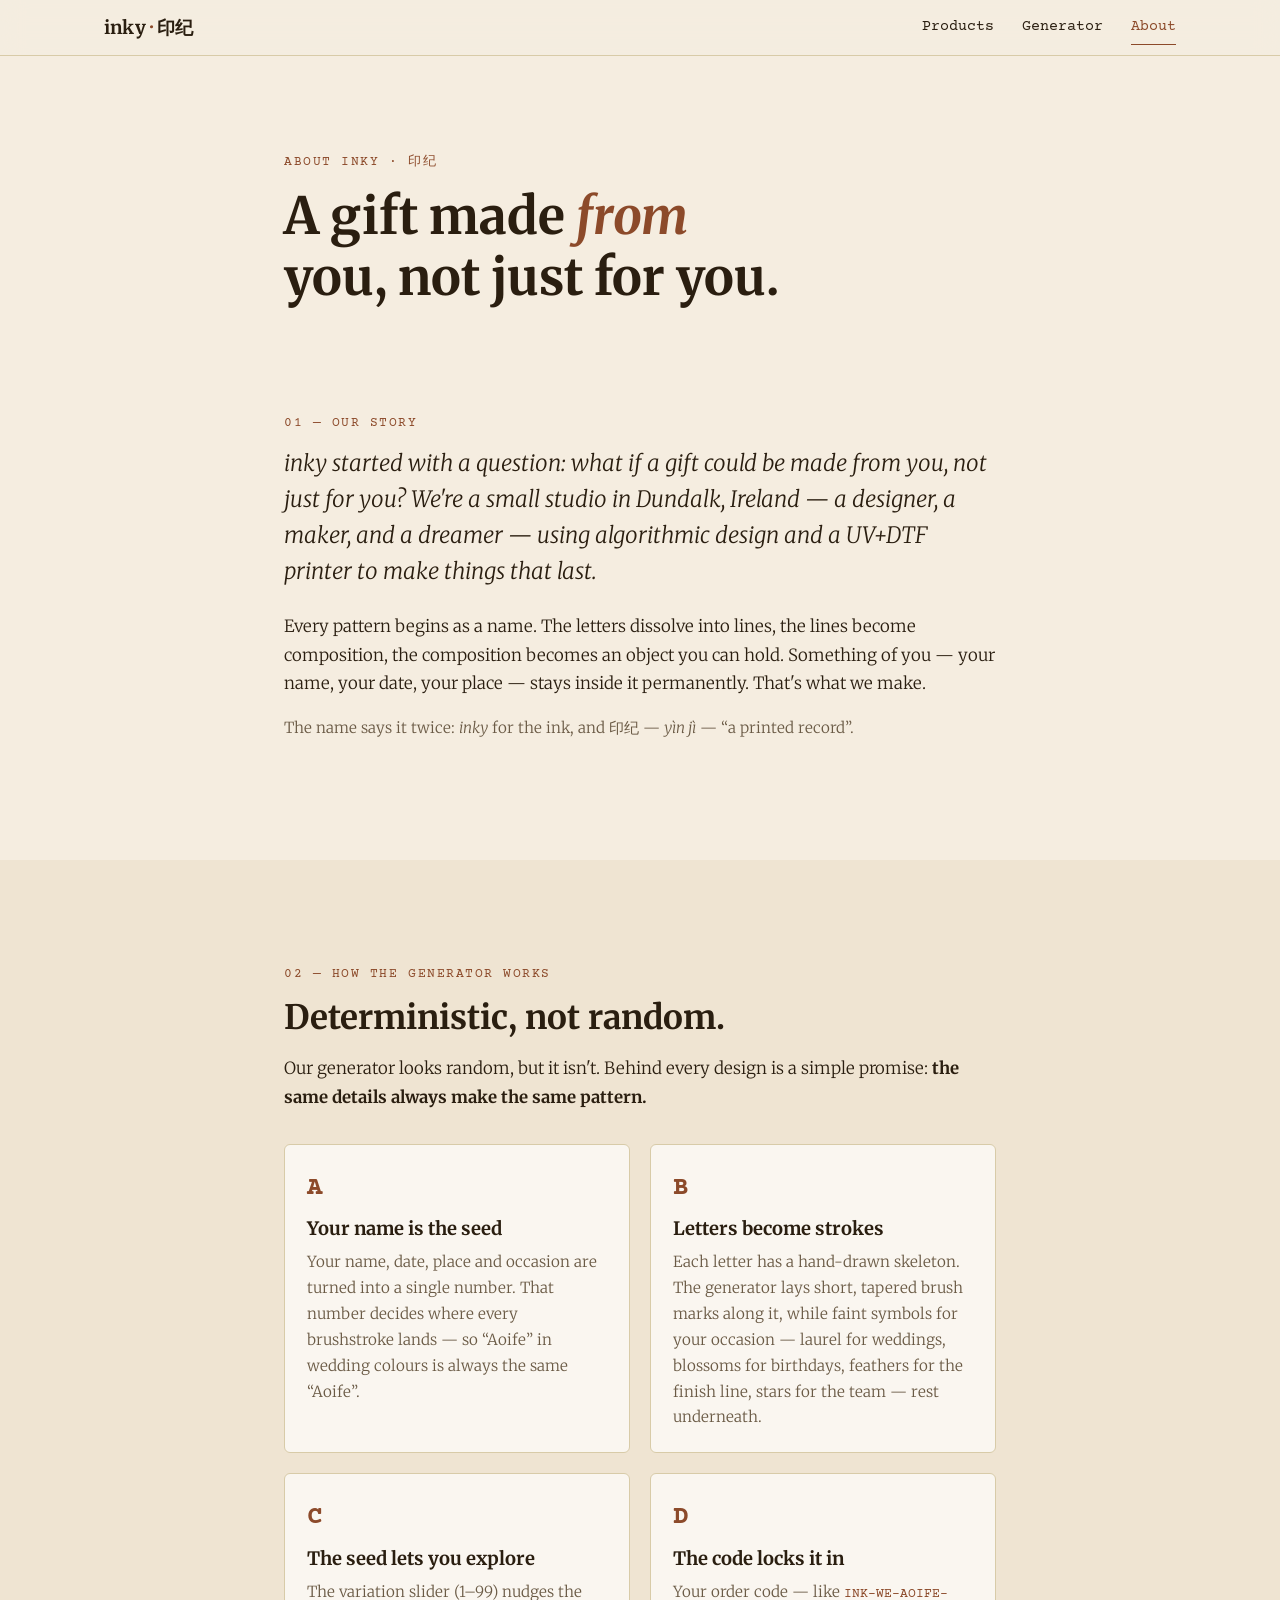
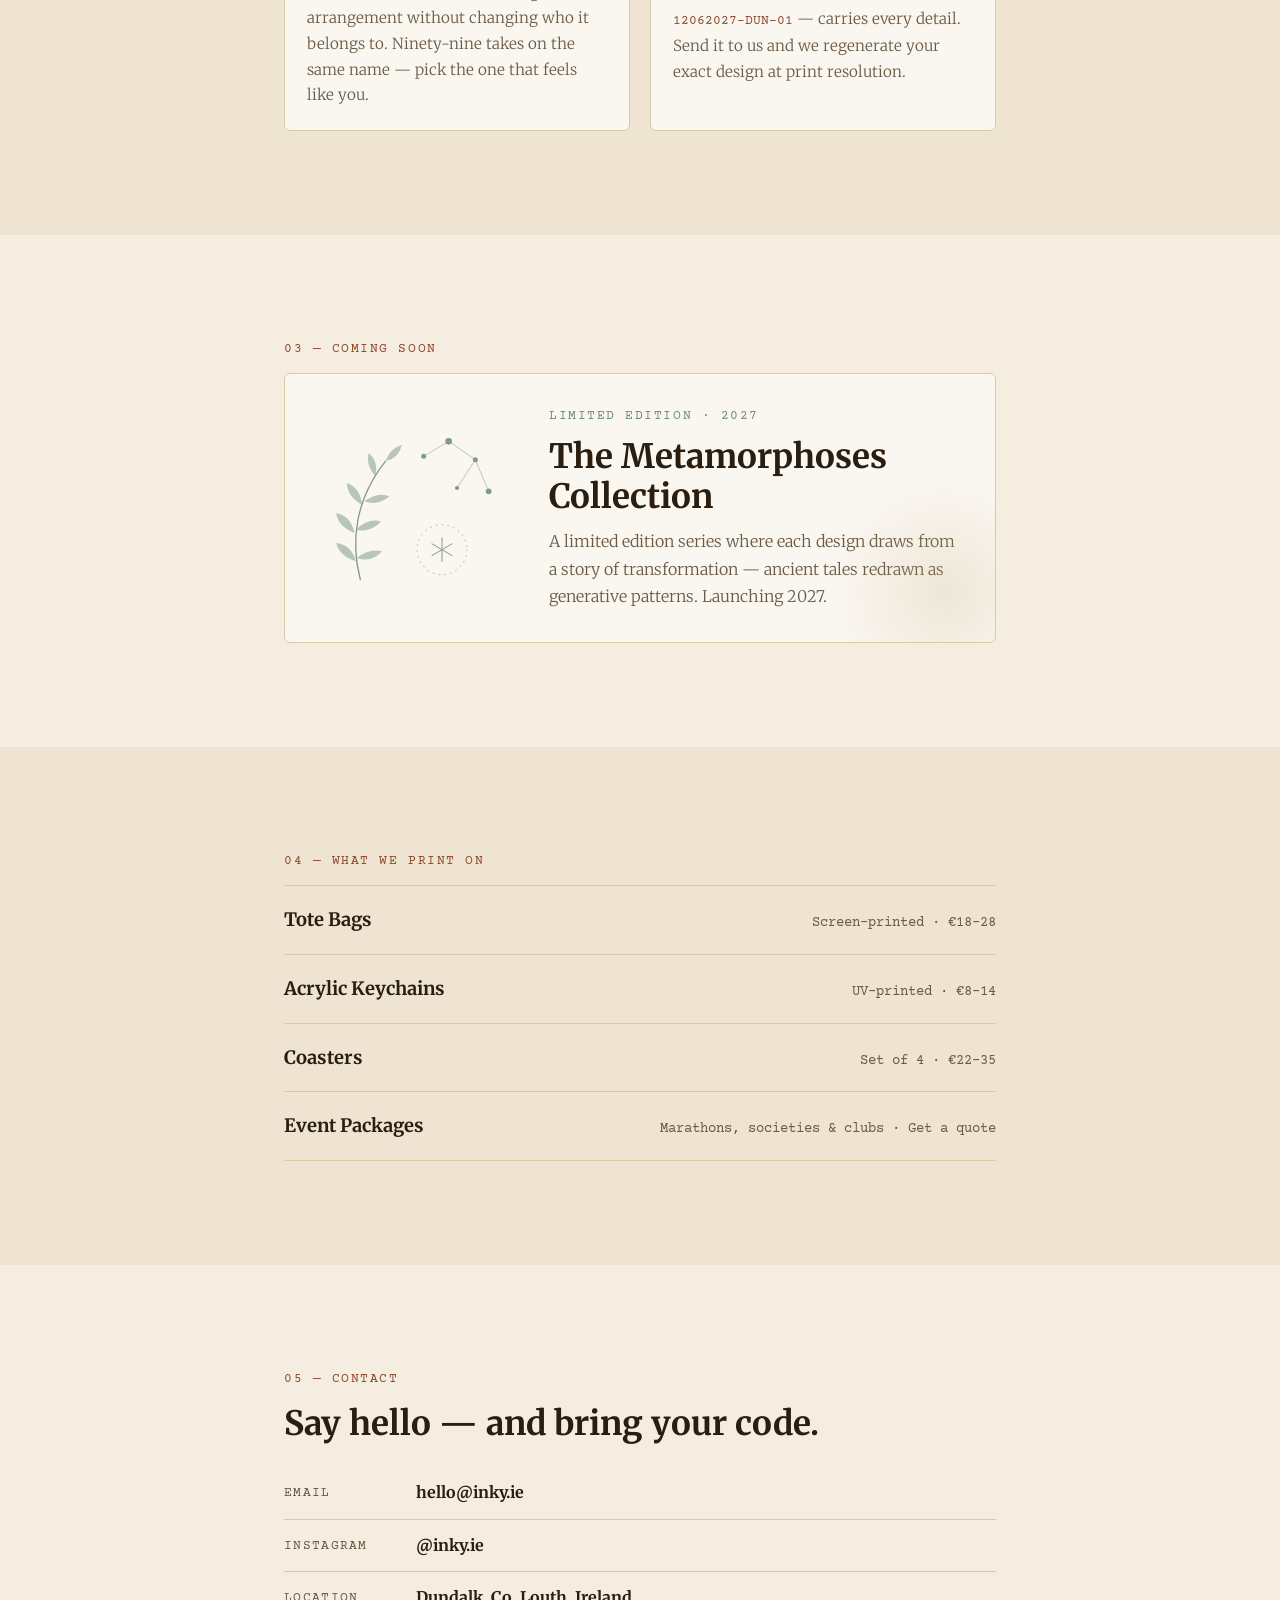
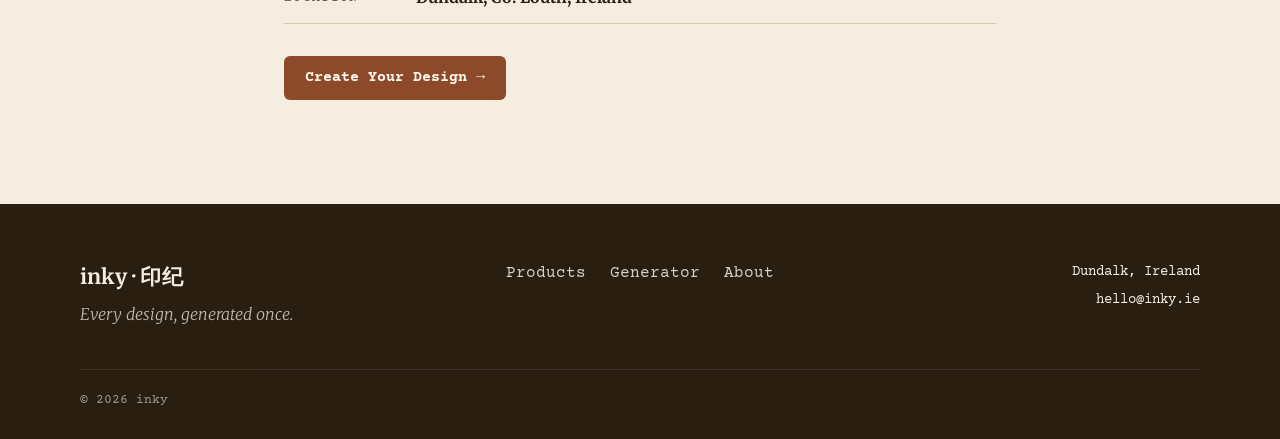
==== about.html @ bc85da31 "Add transformation motif system and updated brand copy Each occasion palette now carries symbolic mo" ====
<!DOCTYPE html>
<html lang="en">
<head>
  <meta charset="UTF-8">
  <meta name="viewport" content="width=device-width, initial-scale=1.0">
  <title>About — inky · 印纪</title>
  <meta name="description" content="The story behind inky, a small print studio in Dundalk making gifts from your name with algorithmic design.">
  <link rel="preconnect" href="https://fonts.googleapis.com">
  <link rel="preconnect" href="https://fonts.gstatic.com" crossorigin>
  <link href="https://fonts.googleapis.com/css2?family=Merriweather:ital,wght@0,300;0,700;1,300&family=Courier+Prime:ital,wght@0,400;0,700;1,400&display=swap" rel="stylesheet">
  <link rel="stylesheet" href="css/style.css">
</head>
<body class="page-about">

  <!-- ===== Navigation ===== -->
  <header class="nav">
    <div class="nav-inner">
      <a class="wordmark" href="index.html">inky <span class="wordmark-dot">·</span> 印纪</a>
      <button class="nav-toggle" aria-label="Open menu" aria-expanded="false" aria-controls="nav-links">
        <span></span><span></span><span></span>
      </button>
      <nav class="nav-links" id="nav-links">
        <a href="index.html#products">Products</a>
        <a href="generator.html">Generator</a>
        <a href="about.html" aria-current="page">About</a>
      </nav>
    </div>
  </header>

  <main>
    <section class="page-hero">
      <div class="section-inner narrow">
        <p class="eyebrow">About inky · 印纪</p>
        <h1>A gift made <em>from</em> you, not just for you.</h1>
      </div>
    </section>

    <!-- ===== Our Story ===== -->
    <section class="section">
      <div class="section-inner narrow">
        <div class="about-block reveal">
          <p class="block-label">01 — Our Story</p>
          <p class="story-text">inky started with a question: what if a gift could be made from you, not just for you? We're a small studio in Dundalk, Ireland — a designer, a maker, and a dreamer — using algorithmic design and a UV+DTF printer to make things that last.</p>
          <p>Every pattern begins as a name. The letters dissolve into lines, the lines become composition, the composition becomes an object you can hold. Something of you — your name, your date, your place — stays inside it permanently. That's what we make.</p>
          <p class="aside-note">The name says it twice: <em>inky</em> for the ink, and <span lang="zh">印纪</span> — <em>yìn jì</em> — “a printed record”.</p>
        </div>
      </div>
    </section>

    <!-- ===== How the Generator Works ===== -->
    <section class="section section--alt">
      <div class="section-inner narrow">
        <div class="about-block reveal">
          <p class="block-label">02 — How the Generator Works</p>
          <h2>Deterministic, not random.</h2>
          <p>Our generator looks random, but it isn't. Behind every design is a simple promise: <strong>the same details always make the same pattern.</strong></p>
        </div>

        <div class="explain-grid">
          <div class="explain-card reveal">
            <span class="step-number">A</span>
            <h3>Your name is the seed</h3>
            <p>Your name, date, place and occasion are turned into a single number. That number decides where every brushstroke lands — so “Aoife” in wedding colours is always the same “Aoife”.</p>
          </div>
          <div class="explain-card reveal">
            <span class="step-number">B</span>
            <h3>Letters become strokes</h3>
            <p>Each letter has a hand-drawn skeleton. The generator lays short, tapered brush marks along it, while faint symbols for your occasion — laurel for weddings, blossoms for birthdays, feathers for the finish line, stars for the team — rest underneath.</p>
          </div>
          <div class="explain-card reveal">
            <span class="step-number">C</span>
            <h3>The seed lets you explore</h3>
            <p>The variation slider (1–99) nudges the arrangement without changing who it belongs to. Ninety-nine takes on the same name — pick the one that feels like you.</p>
          </div>
          <div class="explain-card reveal">
            <span class="step-number">D</span>
            <h3>The code locks it in</h3>
            <p>Your order code — like <code>INK-WE-AOIFE-12062027-DUN-01</code> — carries every detail. Send it to us and we regenerate your exact design at print resolution.</p>
          </div>
        </div>
      </div>
    </section>

    <!-- ===== Coming Soon: Metamorphoses ===== -->
    <section class="section">
      <div class="section-inner narrow">
        <p class="block-label reveal">03 — Coming Soon</p>
        <article class="teaser-card reveal">
          <svg class="teaser-art" viewBox="0 0 240 240" aria-hidden="true">
            <!-- laurel sprig curving up the left -->
            <path d="M52 206 C 40 160, 46 110, 82 64" fill="none" stroke="currentColor" stroke-width="1.6" stroke-linecap="round"/>
            <g fill="currentColor" fill-opacity=".55">
              <path d="M47 184 q -20 -6 -24 -22 q 18 2 24 22 z"/>
              <path d="M48 180 q 14 -12 30 -8 q -12 14 -30 8 z"/>
              <path d="M45 150 q -20 -8 -22 -24 q 18 4 22 24 z"/>
              <path d="M47 146 q 14 -14 30 -10 q -12 14 -30 10 z"/>
              <path d="M54 116 q -18 -10 -18 -26 q 16 6 18 26 z"/>
              <path d="M57 112 q 16 -12 30 -6 q -14 12 -30 6 z"/>
              <path d="M70 82 q -12 -14 -8 -28 q 12 10 8 28 z"/>
              <path d="M82 64 q 6 -16 20 -20 q -4 16 -20 20 z"/>
            </g>
            <!-- constellation across the top right -->
            <g stroke="currentColor" stroke-width=".9" stroke-opacity=".7">
              <line x1="128" y1="58" x2="158" y2="40"/>
              <line x1="158" y1="40" x2="190" y2="62"/>
              <line x1="190" y1="62" x2="206" y2="100"/>
              <line x1="190" y1="62" x2="168" y2="96"/>
            </g>
            <g fill="currentColor">
              <circle cx="128" cy="58" r="3"/><circle cx="158" cy="40" r="4"/>
              <circle cx="190" cy="62" r="3"/><circle cx="206" cy="100" r="3.5"/>
              <circle cx="168" cy="96" r="2.5"/>
            </g>
            <!-- small asterisk star -->
            <g stroke="currentColor" stroke-width="1.2" stroke-linecap="round" transform="translate(150 170)">
              <line x1="0" y1="-14" x2="0" y2="14"/><line x1="-12" y1="-7" x2="12" y2="7"/><line x1="-12" y1="7" x2="12" y2="-7"/>
            </g>
            <circle cx="150" cy="170" r="30" fill="none" stroke="currentColor" stroke-width=".8" stroke-dasharray="2 5"/>
          </svg>
          <div class="teaser-body">
            <p class="teaser-tag">Limited edition · 2027</p>
            <h2>The Metamorphoses Collection</h2>
            <p>A limited edition series where each design draws from a story of transformation — ancient tales redrawn as generative patterns. Launching 2027.</p>
          </div>
        </article>
      </div>
    </section>

    <!-- ===== What We Print On ===== -->
    <section class="section section--alt">
      <div class="section-inner narrow">
        <div class="about-block reveal">
          <p class="block-label">04 — What We Print On</p>
          <ul class="print-list">
            <li><span>Tote Bags</span><span class="print-meta">Screen-printed · €18–28</span></li>
            <li><span>Acrylic Keychains</span><span class="print-meta">UV-printed · €8–14</span></li>
            <li><span>Coasters</span><span class="print-meta">Set of 4 · €22–35</span></li>
            <li><span>Event Packages</span><span class="print-meta">Marathons, societies &amp; clubs · Get a quote</span></li>
          </ul>
        </div>
      </div>
    </section>

    <!-- ===== Contact ===== -->
    <section class="section" id="contact">
      <div class="section-inner narrow">
        <div class="about-block reveal">
          <p class="block-label">05 — Contact</p>
          <h2>Say hello — and bring your code.</h2>
          <dl class="contact-list">
            <div><dt>Email</dt><dd>hello@inky.ie</dd></div>
            <div><dt>Instagram</dt><dd>@inky.ie</dd></div>
            <div><dt>Location</dt><dd>Dundalk, Co. Louth, Ireland</dd></div>
          </dl>
          <a class="btn btn-primary" href="generator.html">Create Your Design →</a>
        </div>
      </div>
    </section>
  </main>

  <!-- ===== Footer ===== -->
  <footer class="footer">
    <div class="footer-inner">
      <div class="footer-brand">
        <p class="wordmark">inky · 印纪</p>
        <p class="footer-tagline">Every design, generated once.</p>
      </div>
      <nav class="footer-links" aria-label="Footer">
        <a href="index.html#products">Products</a>
        <a href="generator.html">Generator</a>
        <a href="about.html">About</a>
      </nav>
      <div class="footer-contact">
        <p>Dundalk, Ireland</p>
        <p>hello@inky.ie</p>
      </div>
    </div>
    <p class="footer-copy">© 2026 inky</p>
  </footer>

  <script src="js/main.js"></script>
</body>
</html>
---- css/style.css ----
/* ==========================================================================
   inky (印纪) — Shared styles
   1. Tokens (light + dark)
   2. Base
   3. Navigation
   4. Buttons, links, labels
   5. Landing page (hero, products, steps, quote)
   6. Generator page
   7. About page
   8. Footer
   9. Scroll reveal
   ========================================================================== */

/* --------------------------------------------------------------------------
   1. Tokens
   Brand palette names stay fixed; the semantic tokens (--bg, --text …)
   are what components use, so dark mode only has to remap those.
   -------------------------------------------------------------------------- */
:root {
  /* Brand palette */
  --cream:      #f5ede0;   /* page background */
  --bone:       #d8cba8;   /* secondary surface, borders */
  --amber:      #c2b280;   /* decorative strokes, muted elements */
  --rust:       #8c4a2a;   /* primary accent, buttons, highlights */
  --rust-light: #b87050;   /* hover states */
  --ink:        #2a1e10;   /* body text, headings */
  --teal:       #6b8c7c;   /* secondary accent, birthday palette */
  --surface:    #faf6f0;   /* card backgrounds */

  /* Semantic tokens */
  --bg:          var(--cream);
  --bg-alt:      #efe4d2;
  --card:        var(--surface);
  --border:      var(--bone);
  --text:        var(--ink);
  --text-muted:  #6a5a45;
  --accent:      var(--rust);
  --accent-hover:var(--rust-light);
  --on-accent:   #fff8ee;
  --footer-bg:   var(--ink);
  --footer-text: var(--cream);
  --nav-bg:      rgba(245, 237, 224, 0.82);
  --shadow:      0 1px 2px rgba(42, 30, 16, 0.06), 0 8px 24px rgba(42, 30, 16, 0.07);

  /* Type */
  --font-serif: 'Merriweather', Georgia, serif;
  --font-mono:  'Courier Prime', 'Courier New', monospace;

  /* Layout */
  --nav-height: 56px;
  --max-width:  1120px;
  --radius:     6px;
  --gutter:     24px;

  color-scheme: light;
}

@media (prefers-color-scheme: dark) {
  :root {
    --bg:          #1a130c;
    --bg-alt:      #1f170f;
    --card:        #221a12;
    --border:      #3a2e22;
    --text:        #f0e8d8;
    --text-muted:  #b8a88f;
    --accent:      #c07050;
    --accent-hover:#d48a6a;
    --on-accent:   #1a130c;
    --footer-bg:   #120d08;
    --footer-text: #f0e8d8;
    --nav-bg:      rgba(26, 19, 12, 0.82);
    --shadow:      0 1px 2px rgba(0, 0, 0, 0.3), 0 8px 24px rgba(0, 0, 0, 0.3);
    color-scheme: dark;
  }
}

/* --------------------------------------------------------------------------
   2. Base
   -------------------------------------------------------------------------- */
*, *::before, *::after { box-sizing: border-box; }

html {
  scroll-behavior: smooth;
  scroll-padding-top: calc(var(--nav-height) + 16px);
  -webkit-text-size-adjust: 100%;
}

body {
  margin: 0;
  background: var(--bg);
  color: var(--text);
  font-family: var(--font-serif);
  font-weight: 300;
  font-size: 16px;
  line-height: 1.7;
  -webkit-font-smoothing: antialiased;
  overflow-x: hidden;
}

h1, h2, h3 {
  font-family: var(--font-serif);
  font-weight: 700;
  line-height: 1.2;
  margin: 0 0 0.5em;
  text-wrap: balance;
}
h1 { font-size: clamp(2rem, 5vw, 3rem); }
h2 { font-size: clamp(1.5rem, 3.2vw, 2.1rem); }
h3 { font-size: 1.15rem; }

p { margin: 0 0 1em; }
a { color: var(--accent); }
strong { font-weight: 700; }
code { font-family: var(--font-mono); }

img, svg, canvas { max-width: 100%; }

:focus-visible {
  outline: 2px solid var(--accent);
  outline-offset: 3px;
  border-radius: 3px;
}

.eyebrow,
.panel-label,
.block-label {
  font-family: var(--font-mono);
  font-size: 0.8rem;
  letter-spacing: 0.12em;
  text-transform: uppercase;
  color: var(--accent);
  margin: 0 0 0.75rem;
}

.lede {
  font-style: italic;
  color: var(--text-muted);
  max-width: 38rem;
}

.section-inner {
  max-width: var(--max-width);
  margin: 0 auto;
  padding: 0 var(--gutter);
}
.section-inner.narrow { max-width: 760px; }

.section { padding: clamp(56px, 9vw, 104px) 0; }
.section--alt { background: var(--bg-alt); }
.section-head { margin-bottom: 40px; max-width: 40rem; }
.section-cta { margin-top: 40px; }

/* --------------------------------------------------------------------------
   3. Navigation
   -------------------------------------------------------------------------- */
.nav {
  position: sticky;
  top: 0;
  z-index: 50;
  height: var(--nav-height);
  background: var(--nav-bg);
  backdrop-filter: blur(12px);
  -webkit-backdrop-filter: blur(12px);
  border-bottom: 1px solid var(--border);
}

.nav-inner {
  max-width: var(--max-width);
  height: 100%;
  margin: 0 auto;
  padding: 0 var(--gutter);
  display: flex;
  align-items: center;
  justify-content: space-between;
}

.wordmark {
  font-family: var(--font-serif);
  font-weight: 700;
  font-size: 1.15rem;
  color: var(--text);
  text-decoration: none;
  letter-spacing: 0.01em;
  margin: 0;
}
.wordmark-dot { color: var(--accent); }

.nav-links { display: flex; gap: 28px; }
.nav-links a {
  font-family: var(--font-mono);
  font-size: 0.95rem;
  color: var(--text);
  text-decoration: none;
  padding: 4px 0;
  border-bottom: 1.5px solid transparent;
  transition: color 0.2s, border-color 0.2s;
}
.nav-links a:hover { color: var(--accent); }
.nav-links a[aria-current="page"] {
  color: var(--accent);
  border-bottom-color: var(--accent);
}

/* Hamburger (hidden on desktop) */
.nav-toggle {
  display: none;
  width: 40px;
  height: 40px;
  margin-right: -8px;
  padding: 10px 8px;
  background: none;
  border: 0;
  cursor: pointer;
  flex-direction: column;
  justify-content: space-between;
}
.nav-toggle span {
  display: block;
  height: 2px;
  background: var(--text);
  border-radius: 2px;
  transition: transform 0.25s, opacity 0.2s;
}

@media (max-width: 700px) {
  .nav-toggle { display: flex; }

  .nav-links {
    position: absolute;
    top: var(--nav-height);
    left: 0;
    right: 0;
    flex-direction: column;
    gap: 0;
    padding: 8px var(--gutter) 20px;
    background: var(--bg);
    border-bottom: 1px solid var(--border);
    box-shadow: var(--shadow);
    transform: translateY(-8px);
    opacity: 0;
    visibility: hidden;
    transition: opacity 0.2s, transform 0.2s, visibility 0.2s;
  }
  .nav-links a {
    padding: 14px 0;
    border-bottom: 1px solid var(--border);
    font-size: 1.05rem;
  }
  .nav-links a[aria-current="page"] { border-bottom-color: var(--border); }

  .nav-open .nav-links {
    opacity: 1;
    visibility: visible;
    transform: none;
  }
  .nav-open .nav-toggle span:nth-child(1) { transform: translateY(8px) rotate(45deg); }
  .nav-open .nav-toggle span:nth-child(2) { opacity: 0; }
  .nav-open .nav-toggle span:nth-child(3) { transform: translateY(-8px) rotate(-45deg); }
}

/* --------------------------------------------------------------------------
   4. Buttons, links
   -------------------------------------------------------------------------- */
.btn {
  display: inline-flex;
  align-items: center;
  justify-content: center;
  gap: 0.4em;
  min-height: 44px;
  padding: 10px 20px;
  font-family: var(--font-mono);
  font-size: 0.95rem;
  font-weight: 700;
  line-height: 1.2;
  text-decoration: none;
  border-radius: var(--radius);
  border: 1px solid transparent;
  cursor: pointer;
  transition: background 0.2s, border-color 0.2s, color 0.2s, transform 0.15s;
}
.btn:active { transform: translateY(1px); }

.btn-primary {
  background: var(--accent);
  color: var(--on-accent);
}
.btn-primary:hover { background: var(--accent-hover); }

.btn-secondary {
  background: none;
  color: var(--text);
  border-color: var(--border);
}
.btn-secondary:hover { border-color: var(--accent); color: var(--accent); }

.btn-small {
  min-height: 34px;
  padding: 6px 12px;
  font-size: 0.82rem;
  background: var(--card);
  color: var(--text);
  border-color: var(--border);
}
.btn-small:hover { border-color: var(--accent); color: var(--accent); }

.btn-large { min-height: 52px; padding: 14px 26px; font-size: 1.02rem; }

.text-link {
  font-family: var(--font-mono);
  color: var(--text);
  text-decoration: underline;
  text-decoration-color: var(--border);
  text-underline-offset: 4px;
}
.text-link:hover { color: var(--accent); text-decoration-color: var(--accent); }

.hint {
  font-family: var(--font-mono);
  font-size: 0.82rem;
  line-height: 1.5;
  color: var(--text-muted);
  margin: 8px 0 0;
}

/* --------------------------------------------------------------------------
   5. Landing page
   -------------------------------------------------------------------------- */
.hero {
  background: var(--bg);
  padding: clamp(40px, 7vw, 88px) 0 clamp(56px, 8vw, 96px);
}
.hero-inner {
  max-width: var(--max-width);
  margin: 0 auto;
  padding: 0 var(--gutter);
  display: grid;
  grid-template-columns: 1fr auto;
  gap: clamp(32px, 6vw, 72px);
  align-items: center;
}
.hero-title {
  font-size: clamp(2.4rem, 6vw, 3.5rem); /* ~56px on desktop */
  line-height: 1.12;
  margin-bottom: 20px;
}
.hero-sub {
  font-style: italic;
  font-size: 1.15rem;
  color: var(--text-muted);
  max-width: 30rem;
  margin-bottom: 32px;
}
.hero-actions { display: flex; align-items: center; gap: 24px; flex-wrap: wrap; }

.hero-art { margin: 0; }
.hero-canvas {
  width: 400px;
  max-width: 100%;
  aspect-ratio: 1;
  border-radius: var(--radius);
  overflow: hidden;
  box-shadow: var(--shadow);
  border: 1px solid var(--border);
  background: var(--card);
}
.hero-canvas canvas {
  display: block;
  width: 100% !important;
  height: auto !important;
}
.hero-caption {
  font-family: var(--font-mono);
  font-size: 0.82rem;
  color: var(--text-muted);
  text-align: center;
  margin-top: 12px;
}

@media (max-width: 860px) {
  .hero-inner { grid-template-columns: 1fr; }
  .hero-art { justify-self: center; width: 100%; max-width: 400px; }
  .hero-canvas { width: 100%; }
}

/* Products */
.product-grid {
  display: grid;
  grid-template-columns: repeat(3, 1fr);
  gap: 24px;
}
@media (max-width: 900px) { .product-grid { grid-template-columns: repeat(2, 1fr); } }
@media (max-width: 600px) { .product-grid { grid-template-columns: 1fr; } }

.product-card {
  background: var(--card);
  border: 1px solid var(--border);
  border-radius: var(--radius);
  overflow: hidden;
  display: flex;
  flex-direction: column;
  transition: transform 0.25s ease, box-shadow 0.25s ease;
}
.product-card:hover { transform: translateY(-3px); box-shadow: var(--shadow); }

.product-visual {
  aspect-ratio: 1;
  display: grid;
  place-items: center;
  color: var(--cream);
}
.product-icon { width: 46%; height: auto; }

.product-visual--tote {
  color: #fff6ea;
  background:
    radial-gradient(circle at 25% 20%, rgba(255, 255, 255, 0.18), transparent 45%),
    linear-gradient(135deg, #b87050 0%, #8c4a2a 100%);
}
.product-visual--keychain {
  color: #f5ede0;
  background:
    radial-gradient(circle at 75% 25%, rgba(255, 255, 255, 0.2), transparent 45%),
    linear-gradient(145deg, #8fae9f 0%, #6b8c7c 100%);
}
.product-visual--coaster {
  color: #2a1e10;
  background:
    radial-gradient(circle at 30% 75%, rgba(255, 255, 255, 0.3), transparent 50%),
    linear-gradient(135deg, #e3d6b6 0%, #c2b280 100%);
}
.product-visual--event {
  color: #f5ede0;
  background:
    radial-gradient(circle at 70% 70%, rgba(194, 178, 128, 0.35), transparent 50%),
    linear-gradient(145deg, #4a3a26 0%, #2a1e10 100%);
}

.product-body { padding: 20px 22px 24px; }
.product-body h3 { margin-bottom: 6px; }
.product-desc {
  font-family: var(--font-mono);
  font-size: 0.9rem;
  line-height: 1.5;
  color: var(--text-muted);
  margin-bottom: 14px;
}
.product-price {
  font-family: var(--font-mono);
  font-weight: 700;
  color: var(--accent);
  margin: 0;
}

/* The fourth card spans nicely on the 3-column grid */
@media (min-width: 901px) {
  .product-card:nth-child(4) {
    grid-column: 1 / -1;
    flex-direction: row;
  }
  .product-card:nth-child(4) .product-visual { width: 32%; aspect-ratio: auto; min-height: 200px; }
  .product-card:nth-child(4) .product-body { align-self: center; padding: 28px 36px; }
}

/* Steps */
.steps {
  list-style: none;
  margin: 0;
  padding: 0;
  display: grid;
  grid-template-columns: repeat(3, 1fr);
  gap: 32px;
}
@media (max-width: 760px) { .steps { grid-template-columns: 1fr; gap: 28px; } }

.step {
  border-top: 1px solid var(--border);
  padding-top: 20px;
}
.step p { color: var(--text-muted); margin: 0; }

.step-number {
  display: block;
  font-family: var(--font-mono);
  font-weight: 700;
  font-size: 1.6rem;
  color: var(--accent);
  margin-bottom: 8px;
}

/* Quote */
.quote-section {
  padding: clamp(72px, 12vw, 136px) var(--gutter);
  text-align: center;
}
.big-quote { margin: 0 auto; max-width: 820px; }
.big-quote blockquote { margin: 0; }
.big-quote p {
  font-style: italic;
  font-size: clamp(1.5rem, 4vw, 2.4rem);
  line-height: 1.4;
  color: var(--accent);
  margin: 0;
  text-wrap: balance;
}
.quote-caption {
  margin-top: 24px;
  font-family: var(--font-mono);
  font-size: 0.9rem;
  color: var(--amber);
}

/* --------------------------------------------------------------------------
   6. Generator page
   -------------------------------------------------------------------------- */
.generator-intro {
  max-width: var(--max-width);
  margin: 0 auto;
  padding: 40px var(--gutter) 28px;
}
.generator-intro h1 { font-size: clamp(1.7rem, 4vw, 2.4rem); }
.generator-intro .lede { margin: 0; }

.generator-layout {
  max-width: var(--max-width);
  margin: 0 auto;
  padding: 0 var(--gutter) 72px;
  display: grid;
  grid-template-columns: 320px 1fr;
  gap: 32px;
  align-items: start;
}
@media (max-width: 700px) {
  .generator-layout { grid-template-columns: 1fr; gap: 24px; }
  /* Canvas goes FIRST on mobile */
  .panel { order: 2; }
  .canvas-area { order: 1; }
  .generator-intro { padding-top: 24px; padding-bottom: 16px; }
  .generator-intro .lede { display: none; }
}

.panel {
  background: var(--card);
  border: 1px solid var(--border);
  border-radius: var(--radius);
  padding: 8px 22px 22px;
}

.panel-section {
  border: 0;
  margin: 0;
  padding: 18px 0;
  border-bottom: 1px solid var(--border);
  min-width: 0;
}
.panel-section:last-child { border-bottom: 0; padding-bottom: 0; }
.panel-section legend { padding: 0; float: left; width: 100%; }
.panel-section legend + * { clear: both; }

/* Occasion toggles */
.occasion-grid {
  display: grid;
  grid-template-columns: 1fr 1fr;
  gap: 8px;
}
.occasion-btn {
  display: flex;
  align-items: center;
  gap: 8px;
  min-height: 46px;
  padding: 8px 10px;
  font-family: var(--font-mono);
  font-size: 0.88rem;
  text-align: left;
  color: var(--text);
  background: var(--bg);
  border: 1px solid var(--border);
  border-radius: var(--radius);
  cursor: pointer;
  transition: border-color 0.2s, background 0.2s, color 0.2s;
}
.occasion-btn:hover { border-color: var(--accent); }
.occasion-btn.is-active {
  background: var(--accent);
  border-color: var(--accent);
  color: var(--on-accent);
  font-weight: 700;
}
.occasion-emoji { font-size: 1.1rem; line-height: 1; }

/* Text inputs */
.field { display: block; margin-bottom: 12px; }
.field:last-child { margin-bottom: 0; }
.field-label {
  display: block;
  font-family: var(--font-mono);
  font-size: 0.8rem;
  color: var(--text-muted);
  margin-bottom: 4px;
}

input[type="text"] {
  width: 100%;
  min-height: 44px;
  padding: 10px 12px;
  font-family: var(--font-serif);
  font-size: 1rem;
  font-weight: 300;
  color: var(--text);
  background: var(--bg);
  border: 1px solid var(--border);
  border-radius: var(--radius);
  transition: border-color 0.2s, box-shadow 0.2s;
}
input[type="text"]::placeholder { color: var(--text-muted); opacity: 0.6; font-style: italic; }
input[type="text"]:focus {
  outline: none;
  border-color: var(--accent);
  box-shadow: 0 0 0 3px color-mix(in srgb, var(--accent) 20%, transparent);
}

/* Seed slider */
.seed-row { display: flex; align-items: center; gap: 14px; }
.seed-value {
  font-family: var(--font-mono);
  font-weight: 700;
  font-size: 1.2rem;
  color: var(--accent);
  min-width: 3ch;
  text-align: right;
}

input[type="range"] {
  flex: 1;
  width: 100%;
  height: 28px;
  margin: 0;
  background: transparent;
  -webkit-appearance: none;
  appearance: none;
  cursor: pointer;
}
input[type="range"]::-webkit-slider-runnable-track {
  height: 4px;
  background: var(--border);
  border-radius: 2px;
}
input[type="range"]::-moz-range-track {
  height: 4px;
  background: var(--border);
  border-radius: 2px;
}
input[type="range"]::-webkit-slider-thumb {
  -webkit-appearance: none;
  width: 20px;
  height: 20px;
  margin-top: -8px;
  border-radius: 50%;
  background: var(--accent);
  border: 3px solid var(--card);
  box-shadow: 0 0 0 1px var(--accent);
}
input[type="range"]::-moz-range-thumb {
  width: 14px;
  height: 14px;
  border-radius: 50%;
  background: var(--accent);
  border: 3px solid var(--card);
  box-shadow: 0 0 0 1px var(--accent);
}
input[type="range"]:focus { outline: none; }
input[type="range"]:focus-visible::-webkit-slider-thumb { box-shadow: 0 0 0 3px var(--accent); }

/* Actions */
.panel-actions { display: grid; grid-template-columns: 1fr; gap: 8px; }
.export-row { display: grid; grid-template-columns: 1fr 1fr; gap: 8px; }
.export-row .btn { font-size: 0.8rem; padding: 10px 6px; white-space: nowrap; }

/* Order code */
.order-code-row {
  display: flex;
  align-items: center;
  gap: 8px;
}
.order-code {
  flex: 1;
  min-width: 0;
  padding: 10px 12px;
  font-size: 0.85rem;
  font-weight: 700;
  letter-spacing: 0.02em;
  color: var(--accent);
  background: var(--bg);
  border: 1px dashed var(--border);
  border-radius: var(--radius);
  overflow-wrap: anywhere;
  user-select: all;
}

/* Canvas area */
.canvas-area { position: relative; min-width: 0; }

.canvas-frame {
  display: flex;
  flex-direction: column;
  align-items: center;
}
.canvas-container {
  width: 100%;
  display: flex;
  justify-content: center;
}
.canvas-container canvas {
  display: block;
  border-radius: var(--radius);
  box-shadow: var(--shadow);
  border: 1px solid var(--border);
}
.preview-label {
  font-family: var(--font-mono);
  font-size: 0.9rem;
  color: var(--text-muted);
  text-align: center;
  margin: 16px 0 0;
  overflow-wrap: anywhere;
}

/* Compare view */
.compare-view[hidden], .canvas-frame[hidden] { display: none; }
.compare-head {
  display: flex;
  align-items: center;
  justify-content: space-between;
  margin-bottom: 14px;
}
.compare-head .panel-label { margin: 0; }

.compare-grid {
  display: grid;
  grid-template-columns: repeat(2, minmax(0, 200px));
  justify-content: center;
  gap: 16px;
}
.compare-tile {
  display: flex;
  flex-direction: column;
  align-items: center;
  gap: 8px;
  padding: 8px;
  background: var(--card);
  border: 1px solid var(--border);
  border-radius: var(--radius);
  cursor: pointer;
  transition: border-color 0.2s, transform 0.2s, box-shadow 0.2s;
}
.compare-tile:hover { border-color: var(--accent); transform: translateY(-2px); box-shadow: var(--shadow); }
.compare-tile.is-current { border-color: var(--accent); box-shadow: 0 0 0 1px var(--accent); }
.compare-canvas {
  width: 100% !important;
  height: auto !important;
  aspect-ratio: 1;
  border-radius: 3px;
}
.compare-label {
  font-family: var(--font-mono);
  font-size: 0.8rem;
  color: var(--text-muted);
}
.compare-view .hint { text-align: center; margin-top: 16px; }

/* Toast */
.toast {
  position: absolute;
  left: 50%;
  bottom: -44px;
  transform: translate(-50%, 6px);
  margin: 0;
  padding: 8px 14px;
  font-family: var(--font-mono);
  font-size: 0.85rem;
  color: var(--footer-text);
  background: var(--footer-bg);
  border-radius: var(--radius);
  white-space: nowrap;
  max-width: 100%;
  overflow: hidden;
  text-overflow: ellipsis;
  opacity: 0;
  pointer-events: none;
  transition: opacity 0.2s, transform 0.2s;
}
.toast.is-visible { opacity: 1; transform: translate(-50%, 0); }

/* --------------------------------------------------------------------------
   7. About page
   -------------------------------------------------------------------------- */
.page-hero { padding: clamp(48px, 8vw, 96px) 0 0; }
.page-hero h1 { font-size: clamp(2rem, 5.5vw, 3.2rem); margin: 0; }
.page-hero em { color: var(--accent); }

.about-block > p:not(.block-label) { font-size: 1.05rem; }
.story-text {
  font-size: clamp(1.15rem, 2.4vw, 1.4rem) !important;
  line-height: 1.6;
  font-style: italic;
}

.explain-grid {
  display: grid;
  grid-template-columns: repeat(2, 1fr);
  gap: 20px;
  margin-top: 32px;
}
@media (max-width: 640px) { .explain-grid { grid-template-columns: 1fr; } }

.explain-card {
  background: var(--card);
  border: 1px solid var(--border);
  border-radius: var(--radius);
  padding: 22px;
}
.explain-card p { margin: 0; color: var(--text-muted); font-size: 0.95rem; }
.explain-card code {
  font-size: 0.85em;
  color: var(--accent);
  overflow-wrap: anywhere;
}

.aside-note { font-size: 0.95rem !important; color: var(--text-muted); }

/* Coming soon teaser card */
.teaser-card {
  display: grid;
  grid-template-columns: 200px 1fr;
  gap: 32px;
  align-items: center;
  padding: 32px;
  background: var(--card);
  border: 1px solid var(--border);
  border-radius: var(--radius);
  position: relative;
  overflow: hidden;
}
.teaser-card::after {
  /* faint paper-grain wash in the corner */
  content: '';
  position: absolute;
  inset: auto -60px -60px auto;
  width: 220px;
  height: 220px;
  border-radius: 50%;
  background: radial-gradient(circle, color-mix(in srgb, var(--amber) 22%, transparent), transparent 70%);
  pointer-events: none;
}
.teaser-art { width: 100%; height: auto; color: var(--teal); opacity: 0.85; }
.teaser-tag {
  font-family: var(--font-mono);
  font-size: 0.8rem;
  letter-spacing: 0.12em;
  text-transform: uppercase;
  color: var(--teal);
  margin-bottom: 8px;
}
.teaser-body h2 { margin-bottom: 12px; }
.teaser-body p:last-child { margin: 0; color: var(--text-muted); }
@media (max-width: 640px) {
  .teaser-card { grid-template-columns: 1fr; gap: 16px; padding: 24px; }
  .teaser-art { width: 140px; }
}

.print-list { list-style: none; margin: 0; padding: 0; }
.print-list li {
  display: flex;
  justify-content: space-between;
  align-items: baseline;
  gap: 16px;
  flex-wrap: wrap;
  padding: 18px 0;
  border-bottom: 1px solid var(--border);
  font-weight: 700;
  font-size: 1.15rem;
}
.print-list li:first-child { border-top: 1px solid var(--border); }
.print-meta {
  font-family: var(--font-mono);
  font-weight: 400;
  font-size: 0.88rem;
  color: var(--text-muted);
}

.contact-list { margin: 24px 0 32px; }
.contact-list div {
  display: grid;
  grid-template-columns: 120px 1fr;
  gap: 12px;
  padding: 12px 0;
  border-bottom: 1px solid var(--border);
}
.contact-list dt {
  font-family: var(--font-mono);
  font-size: 0.82rem;
  text-transform: uppercase;
  letter-spacing: 0.1em;
  color: var(--text-muted);
  padding-top: 3px;
}
.contact-list dd { margin: 0; font-weight: 700; overflow-wrap: anywhere; }

/* --------------------------------------------------------------------------
   8. Footer
   -------------------------------------------------------------------------- */
.footer {
  background: var(--footer-bg);
  color: var(--footer-text);
  padding: 56px var(--gutter) 28px;
}
.footer-inner {
  max-width: var(--max-width);
  margin: 0 auto;
  display: grid;
  grid-template-columns: 1fr auto 1fr;
  gap: 32px;
  align-items: start;
}
.footer .wordmark { color: var(--footer-text); font-size: 1.3rem; }
.footer-tagline { font-style: italic; opacity: 0.75; margin: 6px 0 0; }

.footer-links { display: flex; gap: 24px; }
.footer-links a {
  font-family: var(--font-mono);
  color: var(--footer-text);
  text-decoration: none;
  opacity: 0.85;
}
.footer-links a:hover { opacity: 1; text-decoration: underline; text-underline-offset: 4px; }

.footer-contact { text-align: right; font-family: var(--font-mono); font-size: 0.9rem; }
.footer-contact p { margin: 0 0 4px; }

.footer-copy {
  max-width: var(--max-width);
  margin: 40px auto 0;
  padding-top: 20px;
  border-top: 1px solid rgba(245, 237, 224, 0.15);
  font-family: var(--font-mono);
  font-size: 0.8rem;
  opacity: 0.6;
}

@media (max-width: 760px) {
  .footer-inner { grid-template-columns: 1fr; gap: 24px; }
  .footer-contact { text-align: left; }
}

/* --------------------------------------------------------------------------
   9. Scroll reveal (fade-in-up)
   Hidden only when JS is running, so the page still works without it.
   -------------------------------------------------------------------------- */
.js .reveal {
  opacity: 0;
  transform: translateY(24px);
  transition: opacity 0.7s ease, transform 0.7s ease;
}
.js .reveal.is-visible { opacity: 1; transform: none; }

@media (prefers-reduced-motion: reduce) {
  html { scroll-behavior: auto; }
  .js .reveal { opacity: 1; transform: none; transition: none; }
  .product-card, .compare-tile, .btn { transition: none; }
}
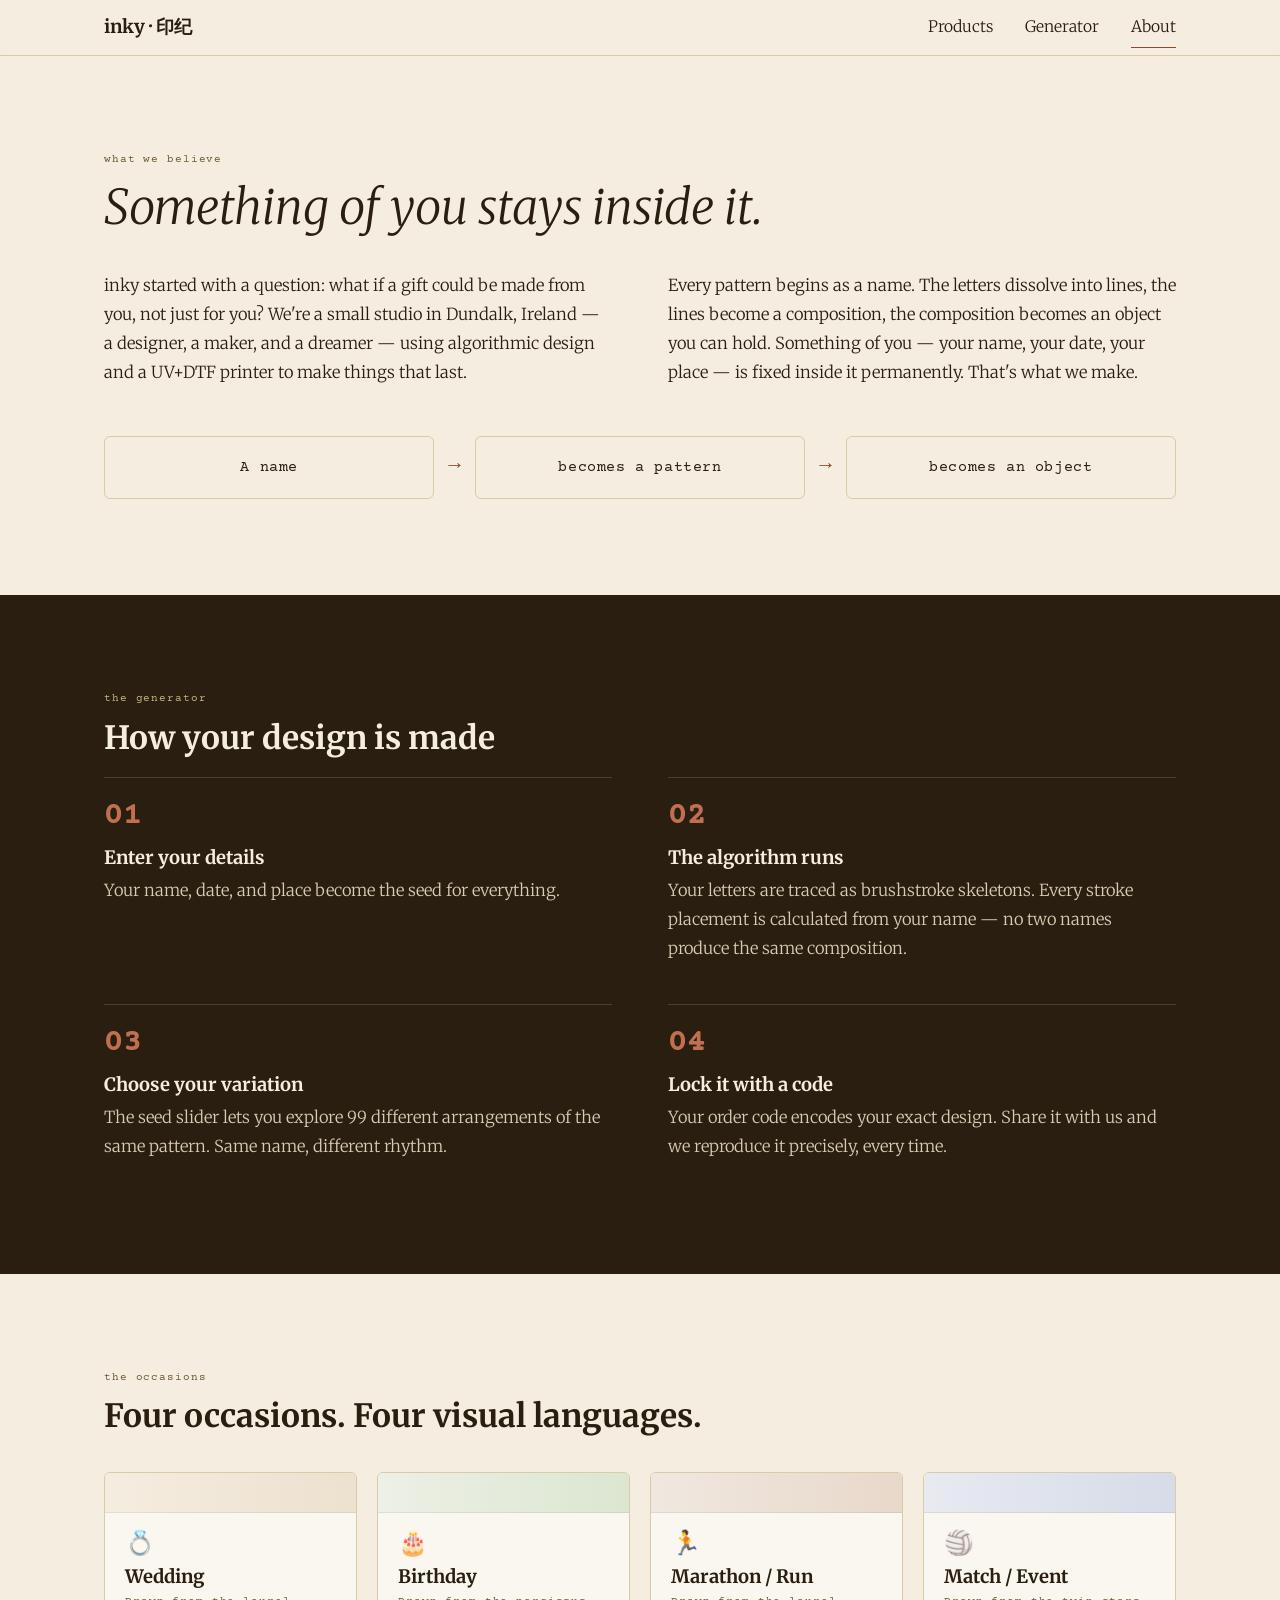
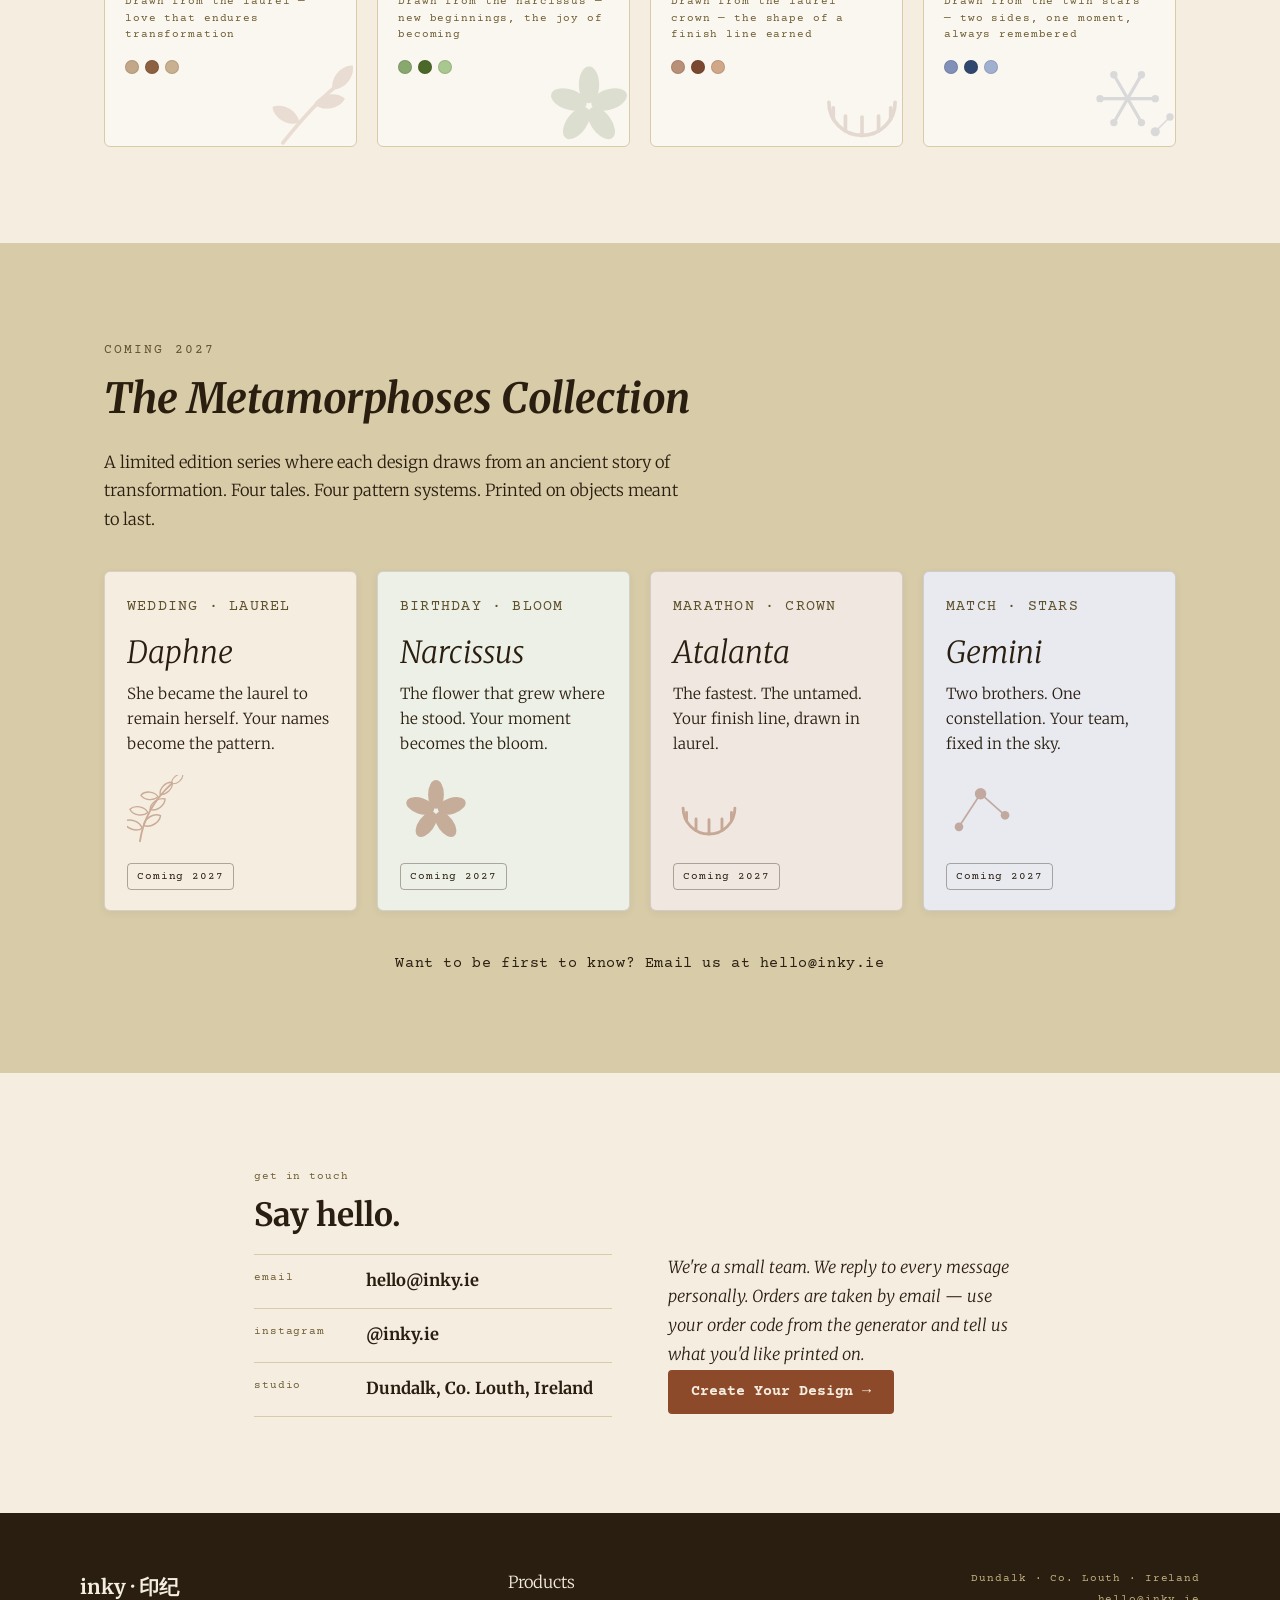
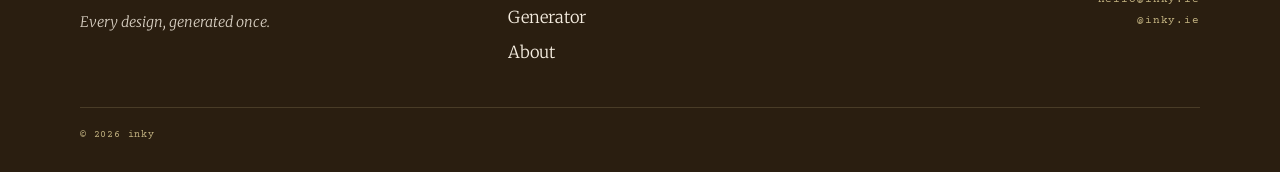
==== commit 9d0b0956: "Redesign pages to the warm-studio spec; stronger motifs, readable amber - Landing: new hero copy and" ====
--- a/about.html
+++ b/about.html
@@ -4,7 +4,7 @@
   <meta charset="UTF-8">
   <meta name="viewport" content="width=device-width, initial-scale=1.0">
   <title>About — inky · 印纪</title>
-  <meta name="description" content="The story behind inky, a small print studio in Dundalk making gifts from your name with algorithmic design.">
+  <meta name="description" content="A small print studio in Dundalk. How the generator works, the four occasions and their visual languages, and the Metamorphoses Collection coming in 2027.">
   <link rel="preconnect" href="https://fonts.googleapis.com">
   <link rel="preconnect" href="https://fonts.gstatic.com" crossorigin>
   <link href="https://fonts.googleapis.com/css2?family=Merriweather:ital,wght@0,300;0,700;1,300&family=Courier+Prime:ital,wght@0,400;0,700;1,400&display=swap" rel="stylesheet">
@@ -12,10 +12,91 @@
 </head>
 <body class="page-about">
 
+  <!-- Motif sprite: simple flat shapes, coloured by currentColor where used -->
+  <svg width="0" height="0" style="position:absolute" aria-hidden="true" focusable="false">
+    <defs>
+      <!-- one almond leaf, 34 long, pointing right from its base at 0,0 -->
+      <path id="leaf-shape" d="M0 0 C 8 -10 26 -10 34 0 C 26 10 8 10 0 0 Z"/>
+    </defs>
+
+    <!-- 3-leaf branch (filled) -->
+    <symbol id="m-branch" viewBox="0 0 100 100">
+      <path d="M14 90 C 30 70 48 48 70 30" fill="none" stroke="currentColor" stroke-width="4" stroke-linecap="round"/>
+      <g fill="currentColor">
+        <use href="#leaf-shape" transform="translate(32 68) rotate(-150)"/>
+        <use href="#leaf-shape" transform="translate(48 48) rotate(-10)"/>
+        <use href="#leaf-shape" transform="translate(68 32) rotate(-50)"/>
+      </g>
+    </symbol>
+
+    <!-- 5-petal flower (filled) -->
+    <symbol id="m-flower" viewBox="0 0 100 100">
+      <g fill="currentColor" transform="translate(50 50)">
+        <ellipse cx="0" cy="-23" rx="11" ry="20"/>
+        <ellipse cx="0" cy="-23" rx="11" ry="20" transform="rotate(72)"/>
+        <ellipse cx="0" cy="-23" rx="11" ry="20" transform="rotate(144)"/>
+        <ellipse cx="0" cy="-23" rx="11" ry="20" transform="rotate(216)"/>
+        <ellipse cx="0" cy="-23" rx="11" ry="20" transform="rotate(288)"/>
+      </g>
+      <circle cx="50" cy="50" r="7" fill="none" stroke="currentColor" stroke-width="3"/>
+    </symbol>
+
+    <!-- crown arc: bottom half of a circle with upward spikes -->
+    <symbol id="m-crown" viewBox="0 0 100 100">
+      <g fill="none" stroke="currentColor" stroke-width="4" stroke-linecap="round">
+        <path d="M14 46 A 36 36 0 0 0 86 46"/>
+        <line x1="18.8" y1="64" x2="18.8" y2="52"/>
+        <line x1="32" y1="77.2" x2="32" y2="61"/>
+        <line x1="50" y1="82" x2="50" y2="62"/>
+        <line x1="68" y1="77.2" x2="68" y2="61"/>
+        <line x1="81.2" y1="64" x2="81.2" y2="52"/>
+      </g>
+    </symbol>
+
+    <!-- 6-point star + two-dot constellation -->
+    <symbol id="m-star" viewBox="0 0 100 100">
+      <g stroke="currentColor" stroke-width="3.5" stroke-linecap="round">
+        <line x1="42" y1="42" x2="72" y2="42"/><line x1="42" y1="42" x2="57" y2="68"/>
+        <line x1="42" y1="42" x2="27" y2="68"/><line x1="42" y1="42" x2="12" y2="42"/>
+        <line x1="42" y1="42" x2="27" y2="16"/><line x1="42" y1="42" x2="57" y2="16"/>
+        <line x1="72" y1="78" x2="88" y2="62" stroke-width="1.6"/>
+      </g>
+      <g fill="currentColor">
+        <circle cx="72" cy="42" r="4"/><circle cx="57" cy="68" r="4"/><circle cx="27" cy="68" r="4"/>
+        <circle cx="12" cy="42" r="4"/><circle cx="27" cy="16" r="4"/><circle cx="57" cy="16" r="4"/>
+        <circle cx="72" cy="78" r="5"/><circle cx="88" cy="62" r="4"/>
+      </g>
+    </symbol>
+
+    <!-- laurel branch, line-art -->
+    <symbol id="m-laurel-line" viewBox="0 0 100 100">
+      <g fill="none" stroke="currentColor" stroke-width="2.6" stroke-linecap="round" stroke-linejoin="round">
+        <path d="M18 92 C 22 64 34 38 62 12"/>
+        <use href="#leaf-shape" transform="translate(21 74) rotate(-160) scale(.8)"/>
+        <use href="#leaf-shape" transform="translate(23 70) rotate(-30) scale(.8)"/>
+        <use href="#leaf-shape" transform="translate(29 52) rotate(-170) scale(.75)"/>
+        <use href="#leaf-shape" transform="translate(32 48) rotate(-35) scale(.75)"/>
+        <use href="#leaf-shape" transform="translate(43 30) rotate(-175) scale(.7)"/>
+        <use href="#leaf-shape" transform="translate(46 27) rotate(-45) scale(.7)"/>
+        <use href="#leaf-shape" transform="translate(62 12) rotate(-40) scale(.6)"/>
+      </g>
+    </symbol>
+
+    <!-- constellation: 3 dots + connecting lines -->
+    <symbol id="m-constellation" viewBox="0 0 100 100">
+      <g stroke="currentColor" stroke-width="2.4" stroke-linecap="round">
+        <line x1="18" y1="72" x2="48" y2="26"/><line x1="48" y1="26" x2="82" y2="56"/>
+      </g>
+      <g fill="currentColor">
+        <circle cx="18" cy="72" r="6"/><circle cx="48" cy="26" r="8"/><circle cx="82" cy="56" r="6"/>
+      </g>
+    </symbol>
+  </svg>
+
   <!-- ===== Navigation ===== -->
   <header class="nav">
     <div class="nav-inner">
-      <a class="wordmark" href="index.html">inky <span class="wordmark-dot">·</span> 印纪</a>
+      <a class="wordmark" href="index.html">inky · 印纪</a>
       <button class="nav-toggle" aria-label="Open menu" aria-expanded="false" aria-controls="nav-links">
         <span></span><span></span><span></span>
       </button>
@@ -28,131 +109,182 @@
   </header>
 
   <main>
-    <section class="page-hero">
-      <div class="section-inner narrow">
-        <p class="eyebrow">About inky · 印纪</p>
-        <h1>A gift made <em>from</em> you, not just for you.</h1>
-      </div>
-    </section>
-
-    <!-- ===== Our Story ===== -->
+    <!-- ===== 1. What we believe ===== -->
     <section class="section">
-      <div class="section-inner narrow">
-        <div class="about-block reveal">
-          <p class="block-label">01 — Our Story</p>
-          <p class="story-text">inky started with a question: what if a gift could be made from you, not just for you? We're a small studio in Dundalk, Ireland — a designer, a maker, and a dreamer — using algorithmic design and a UV+DTF printer to make things that last.</p>
-          <p>Every pattern begins as a name. The letters dissolve into lines, the lines become composition, the composition becomes an object you can hold. Something of you — your name, your date, your place — stays inside it permanently. That's what we make.</p>
-          <p class="aside-note">The name says it twice: <em>inky</em> for the ink, and <span lang="zh">印纪</span> — <em>yìn jì</em> — “a printed record”.</p>
+      <div class="section-inner">
+        <p class="label">what we believe</p>
+        <h1 class="belief-title">Something of you stays inside it.</h1>
+
+        <div class="two-col">
+          <p>inky started with a question: what if a gift could be made from you, not just for you? We're a small studio in Dundalk, Ireland — a designer, a maker, and a dreamer — using algorithmic design and a UV+DTF printer to make things that last.</p>
+          <p>Every pattern begins as a name. The letters dissolve into lines, the lines become a composition, the composition becomes an object you can hold. Something of you — your name, your date, your place — is fixed inside it permanently. That's what we make.</p>
         </div>
-      </div>
-    </section>
-
-    <!-- ===== How the Generator Works ===== -->
-    <section class="section section--alt">
-      <div class="section-inner narrow">
-        <div class="about-block reveal">
-          <p class="block-label">02 — How the Generator Works</p>
-          <h2>Deterministic, not random.</h2>
-          <p>Our generator looks random, but it isn't. Behind every design is a simple promise: <strong>the same details always make the same pattern.</strong></p>
+
+        <ol class="flow reveal" aria-label="How a name becomes an object">
+          <li class="flow-box">A name</li>
+          <li class="flow-arrow" aria-hidden="true"><span class="arrow-h">→</span><span class="arrow-v">↓</span></li>
+          <li class="flow-box">becomes a pattern</li>
+          <li class="flow-arrow" aria-hidden="true"><span class="arrow-h">→</span><span class="arrow-v">↓</span></li>
+          <li class="flow-box">becomes an object</li>
+        </ol>
+      </div>
+    </section>
+
+    <!-- ===== 2. How the generator works ===== -->
+    <section class="section section--ink">
+      <div class="section-inner">
+        <p class="label">the generator</p>
+        <h2>How your design is made</h2>
+
+        <ol class="make-grid">
+          <li class="make-step reveal">
+            <span class="step-number">01</span>
+            <h3>Enter your details</h3>
+            <p>Your name, date, and place become the seed for everything.</p>
+          </li>
+          <li class="make-step reveal">
+            <span class="step-number">02</span>
+            <h3>The algorithm runs</h3>
+            <p>Your letters are traced as brushstroke skeletons. Every stroke placement is calculated from your name — no two names produce the same composition.</p>
+          </li>
+          <li class="make-step reveal">
+            <span class="step-number">03</span>
+            <h3>Choose your variation</h3>
+            <p>The seed slider lets you explore 99 different arrangements of the same pattern. Same name, different rhythm.</p>
+          </li>
+          <li class="make-step reveal">
+            <span class="step-number">04</span>
+            <h3>Lock it with a code</h3>
+            <p>Your order code encodes your exact design. Share it with us and we reproduce it precisely, every time.</p>
+          </li>
+        </ol>
+      </div>
+    </section>
+
+    <!-- ===== 3. The occasion system ===== -->
+    <section class="section">
+      <div class="section-inner">
+        <header class="section-head">
+          <p class="label">the occasions</p>
+          <h2>Four occasions. Four visual languages.</h2>
+        </header>
+
+        <div class="occasion-cards">
+          <article class="occasion-card card reveal" style="--strip:#f5ede0; --strip-deep:#d4bc9c; --motif:#8c4a2a;">
+            <div class="occasion-strip" aria-hidden="true"></div>
+            <div class="occasion-card-body">
+              <span class="occasion-icon" aria-hidden="true">💍</span>
+              <h3>Wedding</h3>
+              <p class="label">Drawn from the laurel — love that endures transformation</p>
+              <ul class="swatches" aria-label="Wedding palette">
+                <li style="--swatch:#c2a888"></li><li style="--swatch:#8c6040"></li><li style="--swatch:#c8b090"></li>
+              </ul>
+            </div>
+            <svg class="card-motif" aria-hidden="true"><use href="#m-branch"/></svg>
+          </article>
+
+          <article class="occasion-card card reveal" style="--strip:#edf0e6; --strip-deep:#a8c890; --motif:#3a5818;">
+            <div class="occasion-strip" aria-hidden="true"></div>
+            <div class="occasion-card-body">
+              <span class="occasion-icon" aria-hidden="true">🎂</span>
+              <h3>Birthday</h3>
+              <p class="label">Drawn from the narcissus — new beginnings, the joy of becoming</p>
+              <ul class="swatches" aria-label="Birthday palette">
+                <li style="--swatch:#88a870"></li><li style="--swatch:#4a6828"></li><li style="--swatch:#a8c890"></li>
+              </ul>
+            </div>
+            <svg class="card-motif" aria-hidden="true"><use href="#m-flower"/></svg>
+          </article>
+
+          <article class="occasion-card card reveal" style="--strip:#f0e8e0; --strip-deep:#d0a888; --motif:#6a3820;">
+            <div class="occasion-strip" aria-hidden="true"></div>
+            <div class="occasion-card-body">
+              <span class="occasion-icon" aria-hidden="true">🏃</span>
+              <h3>Marathon / Run</h3>
+              <p class="label">Drawn from the laurel crown — the shape of a finish line earned</p>
+              <ul class="swatches" aria-label="Marathon palette">
+                <li style="--swatch:#b89078"></li><li style="--swatch:#7a4830"></li><li style="--swatch:#d0a888"></li>
+              </ul>
+            </div>
+            <svg class="card-motif" aria-hidden="true"><use href="#m-crown"/></svg>
+          </article>
+
+          <article class="occasion-card card reveal" style="--strip:#e8eaf0; --strip-deep:#a0b0d0; --motif:#2a3860;">
+            <div class="occasion-strip" aria-hidden="true"></div>
+            <div class="occasion-card-body">
+              <span class="occasion-icon" aria-hidden="true">🏐</span>
+              <h3>Match / Event</h3>
+              <p class="label">Drawn from the twin stars — two sides, one moment, always remembered</p>
+              <ul class="swatches" aria-label="Match palette">
+                <li style="--swatch:#8090b8"></li><li style="--swatch:#304870"></li><li style="--swatch:#a0b0d0"></li>
+              </ul>
+            </div>
+            <svg class="card-motif" aria-hidden="true"><use href="#m-star"/></svg>
+          </article>
         </div>
-
-        <div class="explain-grid">
-          <div class="explain-card reveal">
-            <span class="step-number">A</span>
-            <h3>Your name is the seed</h3>
-            <p>Your name, date, place and occasion are turned into a single number. That number decides where every brushstroke lands — so “Aoife” in wedding colours is always the same “Aoife”.</p>
-          </div>
-          <div class="explain-card reveal">
-            <span class="step-number">B</span>
-            <h3>Letters become strokes</h3>
-            <p>Each letter has a hand-drawn skeleton. The generator lays short, tapered brush marks along it, while faint symbols for your occasion — laurel for weddings, blossoms for birthdays, feathers for the finish line, stars for the team — rest underneath.</p>
-          </div>
-          <div class="explain-card reveal">
-            <span class="step-number">C</span>
-            <h3>The seed lets you explore</h3>
-            <p>The variation slider (1–99) nudges the arrangement without changing who it belongs to. Ninety-nine takes on the same name — pick the one that feels like you.</p>
-          </div>
-          <div class="explain-card reveal">
-            <span class="step-number">D</span>
-            <h3>The code locks it in</h3>
-            <p>Your order code — like <code>INK-WE-AOIFE-12062027-DUN-01</code> — carries every detail. Send it to us and we regenerate your exact design at print resolution.</p>
-          </div>
+      </div>
+    </section>
+
+    <!-- ===== 4. Metamorphoses collection ===== -->
+    <section class="section section--bone collection">
+      <div class="section-inner">
+        <p class="eyebrow-big">COMING 2027</p>
+        <h2>The Metamorphoses Collection</h2>
+        <p class="collection-intro">A limited edition series where each design draws from an ancient story of transformation. Four tales. Four pattern systems. Printed on objects meant to last.</p>
+
+        <div class="series-row" tabindex="0" aria-label="The four series">
+          <article class="series-card reveal" style="--series-bg:#f5ede0;">
+            <p class="label">WEDDING · LAUREL</p>
+            <h3>Daphne</h3>
+            <p>She became the laurel to remain herself. Your names become the pattern.</p>
+            <svg class="series-motif" aria-hidden="true"><use href="#m-laurel-line"/></svg>
+            <span class="series-badge">Coming 2027</span>
+          </article>
+
+          <article class="series-card reveal" style="--series-bg:#edf0e6;">
+            <p class="label">BIRTHDAY · BLOOM</p>
+            <h3>Narcissus</h3>
+            <p>The flower that grew where he stood. Your moment becomes the bloom.</p>
+            <svg class="series-motif" aria-hidden="true"><use href="#m-flower"/></svg>
+            <span class="series-badge">Coming 2027</span>
+          </article>
+
+          <article class="series-card reveal" style="--series-bg:#f0e8e0;">
+            <p class="label">MARATHON · CROWN</p>
+            <h3>Atalanta</h3>
+            <p>The fastest. The untamed. Your finish line, drawn in laurel.</p>
+            <svg class="series-motif" aria-hidden="true"><use href="#m-crown"/></svg>
+            <span class="series-badge">Coming 2027</span>
+          </article>
+
+          <article class="series-card reveal" style="--series-bg:#e8eaf0;">
+            <p class="label">MATCH · STARS</p>
+            <h3>Gemini</h3>
+            <p>Two brothers. One constellation. Your team, fixed in the sky.</p>
+            <svg class="series-motif" aria-hidden="true"><use href="#m-constellation"/></svg>
+            <span class="series-badge">Coming 2027</span>
+          </article>
         </div>
-      </div>
-    </section>
-
-    <!-- ===== Coming Soon: Metamorphoses ===== -->
-    <section class="section">
-      <div class="section-inner narrow">
-        <p class="block-label reveal">03 — Coming Soon</p>
-        <article class="teaser-card reveal">
-          <svg class="teaser-art" viewBox="0 0 240 240" aria-hidden="true">
-            <!-- laurel sprig curving up the left -->
-            <path d="M52 206 C 40 160, 46 110, 82 64" fill="none" stroke="currentColor" stroke-width="1.6" stroke-linecap="round"/>
-            <g fill="currentColor" fill-opacity=".55">
-              <path d="M47 184 q -20 -6 -24 -22 q 18 2 24 22 z"/>
-              <path d="M48 180 q 14 -12 30 -8 q -12 14 -30 8 z"/>
-              <path d="M45 150 q -20 -8 -22 -24 q 18 4 22 24 z"/>
-              <path d="M47 146 q 14 -14 30 -10 q -12 14 -30 10 z"/>
-              <path d="M54 116 q -18 -10 -18 -26 q 16 6 18 26 z"/>
-              <path d="M57 112 q 16 -12 30 -6 q -14 12 -30 6 z"/>
-              <path d="M70 82 q -12 -14 -8 -28 q 12 10 8 28 z"/>
-              <path d="M82 64 q 6 -16 20 -20 q -4 16 -20 20 z"/>
-            </g>
-            <!-- constellation across the top right -->
-            <g stroke="currentColor" stroke-width=".9" stroke-opacity=".7">
-              <line x1="128" y1="58" x2="158" y2="40"/>
-              <line x1="158" y1="40" x2="190" y2="62"/>
-              <line x1="190" y1="62" x2="206" y2="100"/>
-              <line x1="190" y1="62" x2="168" y2="96"/>
-            </g>
-            <g fill="currentColor">
-              <circle cx="128" cy="58" r="3"/><circle cx="158" cy="40" r="4"/>
-              <circle cx="190" cy="62" r="3"/><circle cx="206" cy="100" r="3.5"/>
-              <circle cx="168" cy="96" r="2.5"/>
-            </g>
-            <!-- small asterisk star -->
-            <g stroke="currentColor" stroke-width="1.2" stroke-linecap="round" transform="translate(150 170)">
-              <line x1="0" y1="-14" x2="0" y2="14"/><line x1="-12" y1="-7" x2="12" y2="7"/><line x1="-12" y1="7" x2="12" y2="-7"/>
-            </g>
-            <circle cx="150" cy="170" r="30" fill="none" stroke="currentColor" stroke-width=".8" stroke-dasharray="2 5"/>
-          </svg>
-          <div class="teaser-body">
-            <p class="teaser-tag">Limited edition · 2027</p>
-            <h2>The Metamorphoses Collection</h2>
-            <p>A limited edition series where each design draws from a story of transformation — ancient tales redrawn as generative patterns. Launching 2027.</p>
-          </div>
-        </article>
-      </div>
-    </section>
-
-    <!-- ===== What We Print On ===== -->
-    <section class="section section--alt">
-      <div class="section-inner narrow">
-        <div class="about-block reveal">
-          <p class="block-label">04 — What We Print On</p>
-          <ul class="print-list">
-            <li><span>Tote Bags</span><span class="print-meta">Screen-printed · €18–28</span></li>
-            <li><span>Acrylic Keychains</span><span class="print-meta">UV-printed · €8–14</span></li>
-            <li><span>Coasters</span><span class="print-meta">Set of 4 · €22–35</span></li>
-            <li><span>Event Packages</span><span class="print-meta">Marathons, societies &amp; clubs · Get a quote</span></li>
-          </ul>
-        </div>
-      </div>
-    </section>
-
-    <!-- ===== Contact ===== -->
+
+        <p class="collection-cta">Want to be first to know? Email us at hello@inky.ie</p>
+      </div>
+    </section>
+
+    <!-- ===== 5. Contact ===== -->
     <section class="section" id="contact">
       <div class="section-inner narrow">
-        <div class="about-block reveal">
-          <p class="block-label">05 — Contact</p>
-          <h2>Say hello — and bring your code.</h2>
+        <p class="label">get in touch</p>
+        <h2>Say hello.</h2>
+        <div class="two-col">
           <dl class="contact-list">
-            <div><dt>Email</dt><dd>hello@inky.ie</dd></div>
-            <div><dt>Instagram</dt><dd>@inky.ie</dd></div>
-            <div><dt>Location</dt><dd>Dundalk, Co. Louth, Ireland</dd></div>
+            <div><dt class="label">email</dt><dd>hello@inky.ie</dd></div>
+            <div><dt class="label">instagram</dt><dd>@inky.ie</dd></div>
+            <div><dt class="label">studio</dt><dd>Dundalk, Co. Louth, Ireland</dd></div>
           </dl>
-          <a class="btn btn-primary" href="generator.html">Create Your Design →</a>
+          <div class="contact-note">
+            <p>We're a small team. We reply to every message personally. Orders are taken by email — use your order code from the generator and tell us what you'd like printed on.</p>
+            <a class="btn btn-primary" href="generator.html">Create Your Design →</a>
+          </div>
         </div>
       </div>
     </section>
@@ -171,8 +303,9 @@
         <a href="about.html">About</a>
       </nav>
       <div class="footer-contact">
-        <p>Dundalk, Ireland</p>
+        <p>Dundalk · Co. Louth · Ireland</p>
         <p>hello@inky.ie</p>
+        <p>@inky.ie</p>
       </div>
     </div>
     <p class="footer-copy">© 2026 inky</p>
--- a/css/style.css
+++ b/css/style.css
@@ -1,46 +1,53 @@
 /* ==========================================================================
    inky (印纪) — Shared styles
    1. Tokens (light + dark)
-   2. Base
+   2. Base + shared labels
    3. Navigation
-   4. Buttons, links, labels
-   5. Landing page (hero, products, steps, quote)
-   6. Generator page
-   7. About page
-   8. Footer
-   9. Scroll reveal
+   4. Buttons + links
+   5. Cards + sections
+   6. Landing page (hero, products, steps, quote)
+   7. Generator page
+   8. About page
+   9. Footer
+   10. Scroll reveal
    ========================================================================== */
 
 /* --------------------------------------------------------------------------
    1. Tokens
-   Brand palette names stay fixed; the semantic tokens (--bg, --text …)
-   are what components use, so dark mode only has to remap those.
+   Brand palette names stay fixed; components use the semantic tokens
+   (--bg, --text …) so dark mode only has to remap those.
    -------------------------------------------------------------------------- */
 :root {
-  /* Brand palette */
-  --cream:      #f5ede0;   /* page background */
-  --bone:       #d8cba8;   /* secondary surface, borders */
-  --amber:      #c2b280;   /* decorative strokes, muted elements */
-  --rust:       #8c4a2a;   /* primary accent, buttons, highlights */
+  /* Brand palette — exact values */
+  --cream:      #f5ede0;   /* primary page background — warm parchment */
+  --bone:       #d8cba8;   /* secondary surfaces, ruled lines, borders */
+  --amber:      #c2b280;   /* decorative elements, Courier Prime labels */
+  --rust:       #8c4a2a;   /* accent — buttons, active states, pull quotes */
   --rust-light: #b87050;   /* hover states */
-  --ink:        #2a1e10;   /* body text, headings */
-  --teal:       #6b8c7c;   /* secondary accent, birthday palette */
-  --surface:    #faf6f0;   /* card backgrounds */
+  --ink:        #2a1e10;   /* body text, headings — dark brown-black, NOT #000 */
+  --teal:       #6b8c7c;   /* secondary accent, birthday palette only */
+  --surface:    #faf6f0;   /* card/panel backgrounds */
 
   /* Semantic tokens */
-  --bg:          var(--cream);
-  --bg-alt:      #efe4d2;
-  --card:        var(--surface);
-  --border:      var(--bone);
-  --text:        var(--ink);
-  --text-muted:  #6a5a45;
-  --accent:      var(--rust);
-  --accent-hover:var(--rust-light);
-  --on-accent:   #fff8ee;
-  --footer-bg:   var(--ink);
-  --footer-text: var(--cream);
-  --nav-bg:      rgba(245, 237, 224, 0.82);
-  --shadow:      0 1px 2px rgba(42, 30, 16, 0.06), 0 8px 24px rgba(42, 30, 16, 0.07);
+  --bg:           var(--cream);
+  --card:         var(--surface);
+  --border:       var(--bone);
+  --text:         var(--ink);
+  --text-muted:   #5e4d38;
+  --accent:       var(--rust);
+  --accent-hover: var(--rust-light);
+  --on-accent:    var(--cream);
+
+  /* Amber is too pale to read as small text on cream (1.8:1), so small
+     amber LABELS use a deeper amber that keeps the hue but passes WCAG AA.
+     The true --amber is still used for decoration and on dark grounds. */
+  --amber-text:   #6e5e32;   /* 5.5:1 on cream */
+
+  --section-bone: var(--bone);         /* "How it works" / collection grounds */
+  --section-ink:  var(--ink);          /* dark feature section + footer */
+  --on-ink:       var(--cream);
+  --nav-bg:       rgba(245, 237, 224, 0.9);
+  --shadow:       0 2px 8px rgba(42, 30, 16, 0.06);
 
   /* Type */
   --font-serif: 'Merriweather', Georgia, serif;
@@ -50,26 +57,29 @@
   --nav-height: 56px;
   --max-width:  1120px;
   --radius:     6px;
+  --radius-btn: 4px;
   --gutter:     24px;
 
   color-scheme: light;
 }
 
+/* Dark mode: a dimly lit studio, not a generic night theme */
 @media (prefers-color-scheme: dark) {
   :root {
-    --bg:          #1a130c;
-    --bg-alt:      #1f170f;
-    --card:        #221a12;
-    --border:      #3a2e22;
-    --text:        #f0e8d8;
-    --text-muted:  #b8a88f;
-    --accent:      #c07050;
-    --accent-hover:#d48a6a;
-    --on-accent:   #1a130c;
-    --footer-bg:   #120d08;
-    --footer-text: #f0e8d8;
-    --nav-bg:      rgba(26, 19, 12, 0.82);
-    --shadow:      0 1px 2px rgba(0, 0, 0, 0.3), 0 8px 24px rgba(0, 0, 0, 0.3);
+    --bg:           #1a130c;
+    --card:         #221a12;
+    --border:       #3a2e22;
+    --text:         #f0e8d8;
+    --text-muted:   #c4b49a;
+    --accent:       #c07050;
+    --accent-hover: #d48a6a;
+    --on-accent:    #1a130c;
+    --amber-text:   var(--amber);   /* 8.7:1 on the dark ground */
+    --section-bone: #2a2016;
+    --section-ink:  #120d08;
+    --on-ink:       #f0e8d8;
+    --nav-bg:       rgba(26, 19, 12, 0.9);
+    --shadow:       0 2px 10px rgba(0, 0, 0, 0.35);
     color-scheme: dark;
   }
 }
@@ -91,8 +101,8 @@
   color: var(--text);
   font-family: var(--font-serif);
   font-weight: 300;
-  font-size: 16px;
-  line-height: 1.7;
+  font-size: 16.5px;
+  line-height: 1.75;
   -webkit-font-smoothing: antialiased;
   overflow-x: hidden;
 }
@@ -100,19 +110,18 @@
 h1, h2, h3 {
   font-family: var(--font-serif);
   font-weight: 700;
-  line-height: 1.2;
-  margin: 0 0 0.5em;
+  line-height: 1.25;
+  margin: 0 0 0.6em;
   text-wrap: balance;
 }
-h1 { font-size: clamp(2rem, 5vw, 3rem); }
-h2 { font-size: clamp(1.5rem, 3.2vw, 2.1rem); }
+h1 { font-size: clamp(2rem, 4.6vw, 3rem); }
+h2 { font-size: clamp(1.5rem, 3vw, 2rem); }
 h3 { font-size: 1.15rem; }
 
 p { margin: 0 0 1em; }
 a { color: var(--accent); }
 strong { font-weight: 700; }
 code { font-family: var(--font-mono); }
-
 img, svg, canvas { max-width: 100%; }
 
 :focus-visible {
@@ -121,21 +130,16 @@
   border-radius: 3px;
 }
 
-.eyebrow,
-.panel-label,
-.block-label {
-  font-family: var(--font-mono);
-  font-size: 0.8rem;
-  letter-spacing: 0.12em;
-  text-transform: uppercase;
-  color: var(--accent);
-  margin: 0 0 0.75rem;
-}
-
-.lede {
-  font-style: italic;
-  color: var(--text-muted);
-  max-width: 38rem;
+/* The technical layer: small Courier Prime labels, lowercase, amber */
+.label {
+  display: block;
+  font-family: var(--font-mono);
+  font-size: 11px;
+  font-weight: 400;
+  letter-spacing: 0.08em;
+  line-height: 1.5;
+  color: var(--amber-text);
+  margin: 0 0 10px;
 }
 
 .section-inner {
@@ -143,12 +147,21 @@
   margin: 0 auto;
   padding: 0 var(--gutter);
 }
-.section-inner.narrow { max-width: 760px; }
-
-.section { padding: clamp(56px, 9vw, 104px) 0; }
-.section--alt { background: var(--bg-alt); }
-.section-head { margin-bottom: 40px; max-width: 40rem; }
-.section-cta { margin-top: 40px; }
+.section-inner.narrow { max-width: 820px; }
+
+.section { padding: clamp(56px, 8vw, 96px) 0; }
+.section-head { margin-bottom: 36px; max-width: 40rem; }
+
+/* One clean ruled line between major sections — used sparingly */
+.ruled { border-top: 1px solid var(--border); }
+
+.visually-hidden {
+  position: absolute !important;
+  width: 1px; height: 1px;
+  overflow: hidden;
+  clip: rect(0 0 0 0);
+  white-space: nowrap;
+}
 
 /* --------------------------------------------------------------------------
    3. Navigation
@@ -159,8 +172,8 @@
   z-index: 50;
   height: var(--nav-height);
   background: var(--nav-bg);
-  backdrop-filter: blur(12px);
-  -webkit-backdrop-filter: blur(12px);
+  backdrop-filter: blur(10px);
+  -webkit-backdrop-filter: blur(10px);
   border-bottom: 1px solid var(--border);
 }
 
@@ -174,32 +187,30 @@
   justify-content: space-between;
 }
 
+/* The Chinese sits at the same size as the English */
 .wordmark {
   font-family: var(--font-serif);
   font-weight: 700;
   font-size: 1.15rem;
   color: var(--text);
   text-decoration: none;
-  letter-spacing: 0.01em;
   margin: 0;
-}
-.wordmark-dot { color: var(--accent); }
-
-.nav-links { display: flex; gap: 28px; }
+  white-space: nowrap;
+}
+
+.nav-links { display: flex; gap: 32px; }
 .nav-links a {
-  font-family: var(--font-mono);
-  font-size: 0.95rem;
+  font-family: var(--font-serif);
+  font-weight: 300;
+  font-size: 0.98rem;
   color: var(--text);
   text-decoration: none;
-  padding: 4px 0;
-  border-bottom: 1.5px solid transparent;
+  padding: 6px 0;
+  border-bottom: 1px solid transparent;
   transition: color 0.2s, border-color 0.2s;
 }
 .nav-links a:hover { color: var(--accent); }
-.nav-links a[aria-current="page"] {
-  color: var(--accent);
-  border-bottom-color: var(--accent);
-}
+.nav-links a[aria-current="page"] { border-bottom-color: var(--accent); }
 
 /* Hamburger (hidden on desktop) */
 .nav-toggle {
@@ -207,7 +218,7 @@
   width: 40px;
   height: 40px;
   margin-right: -8px;
-  padding: 10px 8px;
+  padding: 11px 8px;
   background: none;
   border: 0;
   cursor: pointer;
@@ -216,15 +227,15 @@
 }
 .nav-toggle span {
   display: block;
-  height: 2px;
+  height: 1.5px;
   background: var(--text);
-  border-radius: 2px;
   transition: transform 0.25s, opacity 0.2s;
 }
 
 @media (max-width: 700px) {
   .nav-toggle { display: flex; }
 
+  /* Simple dropdown under the bar */
   .nav-links {
     position: absolute;
     top: var(--nav-height);
@@ -232,11 +243,10 @@
     right: 0;
     flex-direction: column;
     gap: 0;
-    padding: 8px var(--gutter) 20px;
+    padding: 4px var(--gutter) 16px;
     background: var(--bg);
     border-bottom: 1px solid var(--border);
-    box-shadow: var(--shadow);
-    transform: translateY(-8px);
+    transform: translateY(-6px);
     opacity: 0;
     visibility: hidden;
     transition: opacity 0.2s, transform 0.2s, visibility 0.2s;
@@ -246,20 +256,17 @@
     border-bottom: 1px solid var(--border);
     font-size: 1.05rem;
   }
-  .nav-links a[aria-current="page"] { border-bottom-color: var(--border); }
-
-  .nav-open .nav-links {
-    opacity: 1;
-    visibility: visible;
-    transform: none;
-  }
-  .nav-open .nav-toggle span:nth-child(1) { transform: translateY(8px) rotate(45deg); }
+  .nav-links a:last-child { border-bottom: 0; }
+  .nav-links a[aria-current="page"] { color: var(--accent); border-bottom-color: var(--border); }
+
+  .nav-open .nav-links { opacity: 1; visibility: visible; transform: none; }
+  .nav-open .nav-toggle span:nth-child(1) { transform: translateY(8.25px) rotate(45deg); }
   .nav-open .nav-toggle span:nth-child(2) { opacity: 0; }
-  .nav-open .nav-toggle span:nth-child(3) { transform: translateY(-8px) rotate(-45deg); }
+  .nav-open .nav-toggle span:nth-child(3) { transform: translateY(-8.25px) rotate(-45deg); }
 }
 
 /* --------------------------------------------------------------------------
-   4. Buttons, links
+   4. Buttons + links
    -------------------------------------------------------------------------- */
 .btn {
   display: inline-flex;
@@ -267,258 +274,224 @@
   justify-content: center;
   gap: 0.4em;
   min-height: 44px;
-  padding: 10px 20px;
+  padding: 10px 22px;
   font-family: var(--font-mono);
   font-size: 0.95rem;
   font-weight: 700;
   line-height: 1.2;
   text-decoration: none;
-  border-radius: var(--radius);
+  border-radius: var(--radius-btn);
   border: 1px solid transparent;
   cursor: pointer;
-  transition: background 0.2s, border-color 0.2s, color 0.2s, transform 0.15s;
-}
-.btn:active { transform: translateY(1px); }
-
-.btn-primary {
-  background: var(--accent);
-  color: var(--on-accent);
-}
+  transition: background 0.2s, border-color 0.2s, color 0.2s;
+}
+
+.btn-primary { background: var(--accent); color: var(--on-accent); }
 .btn-primary:hover { background: var(--accent-hover); }
 
 .btn-secondary {
-  background: none;
+  background: transparent;
   color: var(--text);
-  border-color: var(--border);
-}
-.btn-secondary:hover { border-color: var(--accent); color: var(--accent); }
+  border-color: var(--text);
+}
+.btn-secondary:hover { background: var(--border); }
 
 .btn-small {
   min-height: 34px;
   padding: 6px 12px;
   font-size: 0.82rem;
-  background: var(--card);
+  background: transparent;
   color: var(--text);
-  border-color: var(--border);
-}
-.btn-small:hover { border-color: var(--accent); color: var(--accent); }
-
-.btn-large { min-height: 52px; padding: 14px 26px; font-size: 1.02rem; }
-
-.text-link {
-  font-family: var(--font-mono);
-  color: var(--text);
-  text-decoration: underline;
-  text-decoration-color: var(--border);
-  text-underline-offset: 4px;
-}
-.text-link:hover { color: var(--accent); text-decoration-color: var(--accent); }
+  border-color: var(--text);
+}
+.btn-small:hover { background: var(--border); }
+
+/* Soft text link, e.g. "See how it works ↓" */
+.soft-link {
+  font-family: var(--font-serif);
+  font-weight: 300;
+  color: var(--amber-text);
+  text-decoration: none;
+  border-bottom: 1px solid transparent;
+  transition: border-color 0.2s, color 0.2s;
+}
+.soft-link:hover { color: var(--accent); border-bottom-color: currentColor; }
 
 .hint {
   font-family: var(--font-mono);
-  font-size: 0.82rem;
-  line-height: 1.5;
+  font-size: 0.8rem;
+  line-height: 1.55;
   color: var(--text-muted);
   margin: 8px 0 0;
 }
 
 /* --------------------------------------------------------------------------
-   5. Landing page
+   5. Cards
    -------------------------------------------------------------------------- */
-.hero {
-  background: var(--bg);
-  padding: clamp(40px, 7vw, 88px) 0 clamp(56px, 8vw, 96px);
-}
+.card {
+  background: var(--card);
+  border: 1px solid var(--border);
+  border-radius: var(--radius);
+}
+.card--float { box-shadow: var(--shadow); }
+
+/* Palette swatch dots */
+.swatches { display: flex; gap: 6px; margin: 0; padding: 0; list-style: none; }
+.swatches li {
+  width: 14px;
+  height: 14px;
+  border-radius: 50%;
+  background: var(--swatch);
+  box-shadow: inset 0 0 0 1px rgba(42, 30, 16, 0.12);
+}
+
+/* --------------------------------------------------------------------------
+   6. Landing page
+   -------------------------------------------------------------------------- */
+.hero { padding: clamp(40px, 7vw, 88px) 0 clamp(56px, 8vw, 96px); }
 .hero-inner {
   max-width: var(--max-width);
   margin: 0 auto;
   padding: 0 var(--gutter);
   display: grid;
-  grid-template-columns: 1fr auto;
-  gap: clamp(32px, 6vw, 72px);
+  grid-template-columns: 55fr 45fr;
+  gap: clamp(32px, 5vw, 64px);
   align-items: center;
 }
 .hero-title {
-  font-size: clamp(2.4rem, 6vw, 3.5rem); /* ~56px on desktop */
+  font-size: clamp(2.4rem, 5.2vw, 3.35rem);  /* 48–54px on desktop */
   line-height: 1.12;
-  margin-bottom: 20px;
+  margin-bottom: 22px;
 }
 .hero-sub {
   font-style: italic;
-  font-size: 1.15rem;
+  font-size: 17px;
   color: var(--text-muted);
   max-width: 30rem;
   margin-bottom: 32px;
 }
-.hero-actions { display: flex; align-items: center; gap: 24px; flex-wrap: wrap; }
-
-.hero-art { margin: 0; }
+.hero-actions {
+  display: flex;
+  flex-direction: column;
+  align-items: flex-start;
+  gap: 16px;
+}
+
+.hero-art { margin: 0; justify-self: end; width: 100%; max-width: 380px; }
 .hero-canvas {
-  width: 400px;
-  max-width: 100%;
+  width: 100%;
   aspect-ratio: 1;
   border-radius: var(--radius);
   overflow: hidden;
+  border: 1px solid var(--border);
   box-shadow: var(--shadow);
-  border: 1px solid var(--border);
   background: var(--card);
 }
-.hero-canvas canvas {
-  display: block;
-  width: 100% !important;
-  height: auto !important;
-}
-.hero-caption {
-  font-family: var(--font-mono);
-  font-size: 0.82rem;
-  color: var(--text-muted);
-  text-align: center;
-  margin-top: 12px;
-}
-
-@media (max-width: 860px) {
+.hero-canvas canvas { display: block; width: 100% !important; height: auto !important; }
+.hero-art .label { margin: 12px 0 0; }
+
+@media (max-width: 820px) {
   .hero-inner { grid-template-columns: 1fr; }
-  .hero-art { justify-self: center; width: 100%; max-width: 400px; }
-  .hero-canvas { width: 100%; }
-}
-
-/* Products */
+  .hero-art { justify-self: start; }
+}
+
+/* Products: 2 × 2 */
 .product-grid {
   display: grid;
-  grid-template-columns: repeat(3, 1fr);
+  grid-template-columns: repeat(2, 1fr);
   gap: 24px;
 }
-@media (max-width: 900px) { .product-grid { grid-template-columns: repeat(2, 1fr); } }
-@media (max-width: 600px) { .product-grid { grid-template-columns: 1fr; } }
+@media (max-width: 640px) { .product-grid { grid-template-columns: 1fr; } }
 
 .product-card {
-  background: var(--card);
-  border: 1px solid var(--border);
-  border-radius: var(--radius);
   overflow: hidden;
-  display: flex;
-  flex-direction: column;
-  transition: transform 0.25s ease, box-shadow 0.25s ease;
-}
-.product-card:hover { transform: translateY(-3px); box-shadow: var(--shadow); }
-
-.product-visual {
-  aspect-ratio: 1;
-  display: grid;
-  place-items: center;
-  color: var(--cream);
-}
-.product-icon { width: 46%; height: auto; }
-
-.product-visual--tote {
-  color: #fff6ea;
-  background:
-    radial-gradient(circle at 25% 20%, rgba(255, 255, 255, 0.18), transparent 45%),
-    linear-gradient(135deg, #b87050 0%, #8c4a2a 100%);
-}
-.product-visual--keychain {
-  color: #f5ede0;
-  background:
-    radial-gradient(circle at 75% 25%, rgba(255, 255, 255, 0.2), transparent 45%),
-    linear-gradient(145deg, #8fae9f 0%, #6b8c7c 100%);
-}
-.product-visual--coaster {
-  color: #2a1e10;
-  background:
-    radial-gradient(circle at 30% 75%, rgba(255, 255, 255, 0.3), transparent 50%),
-    linear-gradient(135deg, #e3d6b6 0%, #c2b280 100%);
-}
-.product-visual--event {
-  color: #f5ede0;
-  background:
-    radial-gradient(circle at 70% 70%, rgba(194, 178, 128, 0.35), transparent 50%),
-    linear-gradient(145deg, #4a3a26 0%, #2a1e10 100%);
-}
-
-.product-body { padding: 20px 22px 24px; }
-.product-body h3 { margin-bottom: 6px; }
-.product-desc {
-  font-family: var(--font-mono);
-  font-size: 0.9rem;
-  line-height: 1.5;
-  color: var(--text-muted);
-  margin-bottom: 14px;
-}
+  box-shadow: var(--shadow);
+  transition: transform 0.25s ease;
+}
+.product-card:hover { transform: translateY(-2px); }
+
+/* 40px colour strip gives each product a colour identity without photos */
+.product-strip {
+  height: 40px;
+  background: var(--strip);
+  border-bottom: 1px solid rgba(42, 30, 16, 0.08);
+}
+.product-body { padding: 22px 24px 26px; }
+.product-body .label { margin-bottom: 6px; }
+.product-body h3 { font-size: 20px; margin-bottom: 8px; }
+.product-desc { font-size: 15px; margin-bottom: 14px; }
 .product-price {
   font-family: var(--font-mono);
-  font-weight: 700;
-  color: var(--accent);
+  font-size: 13px;
+  letter-spacing: 0.04em;
+  color: var(--amber-text);
   margin: 0;
 }
 
-/* The fourth card spans nicely on the 3-column grid */
-@media (min-width: 901px) {
-  .product-card:nth-child(4) {
-    grid-column: 1 / -1;
-    flex-direction: row;
-  }
-  .product-card:nth-child(4) .product-visual { width: 32%; aspect-ratio: auto; min-height: 200px; }
-  .product-card:nth-child(4) .product-body { align-self: center; padding: 28px 36px; }
-}
-
-/* Steps */
+/* How it works — bone ground marks a new section without going dark */
+.section--bone {
+  background: var(--section-bone);
+  --amber-text: #5f512b;   /* deeper again: 4.8:1 on bone */
+  --text-muted: #4a3b28;
+}
+@media (prefers-color-scheme: dark) {
+  .section--bone { --amber-text: var(--amber); --text-muted: #c4b49a; }
+}
+
 .steps {
   list-style: none;
   margin: 0;
   padding: 0;
   display: grid;
   grid-template-columns: repeat(3, 1fr);
-  gap: 32px;
-}
-@media (max-width: 760px) { .steps { grid-template-columns: 1fr; gap: 28px; } }
-
-.step {
-  border-top: 1px solid var(--border);
-  padding-top: 20px;
-}
-.step p { color: var(--text-muted); margin: 0; }
-
+}
+.step { padding: 4px 32px; border-left: 1px solid rgba(42, 30, 16, 0.14); }
+.step:first-child { padding-left: 0; border-left: 0; }
 .step-number {
   display: block;
   font-family: var(--font-mono);
   font-weight: 700;
-  font-size: 1.6rem;
+  font-size: 24px;
+  line-height: 1;
   color: var(--accent);
-  margin-bottom: 8px;
-}
-
-/* Quote */
-.quote-section {
-  padding: clamp(72px, 12vw, 136px) var(--gutter);
-  text-align: center;
-}
-.big-quote { margin: 0 auto; max-width: 820px; }
+  margin-bottom: 14px;
+}
+.step h3 { font-size: 18px; margin-bottom: 8px; }
+.step p { font-style: italic; color: var(--text-muted); margin: 0; }
+
+@media (prefers-color-scheme: dark) {
+  .step { border-left-color: var(--border); }
+}
+@media (max-width: 760px) {
+  .steps { grid-template-columns: 1fr; gap: 28px; }
+  .step, .step:first-child { padding: 0; border-left: 0; }
+}
+
+/* Transformation pull quote */
+.quote-section { padding: clamp(72px, 11vw, 128px) var(--gutter); text-align: center; }
+.big-quote { margin: 0 auto; max-width: 640px; }
 .big-quote blockquote { margin: 0; }
 .big-quote p {
   font-style: italic;
-  font-size: clamp(1.5rem, 4vw, 2.4rem);
-  line-height: 1.4;
+  font-weight: 300;
+  font-size: clamp(1.35rem, 3.2vw, 1.65rem);  /* ~26px */
+  line-height: 1.5;
   color: var(--accent);
   margin: 0;
   text-wrap: balance;
 }
-.quote-caption {
-  margin-top: 24px;
-  font-family: var(--font-mono);
-  font-size: 0.9rem;
-  color: var(--amber);
-}
+.big-quote .label { margin: 20px 0 0; }
 
 /* --------------------------------------------------------------------------
-   6. Generator page
+   7. Generator page
    -------------------------------------------------------------------------- */
 .generator-intro {
   max-width: var(--max-width);
   margin: 0 auto;
   padding: 40px var(--gutter) 28px;
 }
-.generator-intro h1 { font-size: clamp(1.7rem, 4vw, 2.4rem); }
-.generator-intro .lede { margin: 0; }
+.generator-intro h1 { font-size: clamp(1.7rem, 4vw, 2.3rem); }
+.generator-intro .lede { font-style: italic; color: var(--text-muted); max-width: 38rem; margin: 0; }
 
 .generator-layout {
   max-width: var(--max-width);
@@ -538,12 +511,7 @@
   .generator-intro .lede { display: none; }
 }
 
-.panel {
-  background: var(--card);
-  border: 1px solid var(--border);
-  border-radius: var(--radius);
-  padding: 8px 22px 22px;
-}
+.panel { padding: 8px 22px 22px; }
 
 .panel-section {
   border: 0;
@@ -556,7 +524,7 @@
 .panel-section legend { padding: 0; float: left; width: 100%; }
 .panel-section legend + * { clear: both; }
 
-/* Occasion toggles */
+/* Occasion toggles — two lines: name, then a small symbolic tagline */
 .occasion-grid {
   display: grid;
   grid-template-columns: 1fr 1fr;
@@ -564,39 +532,51 @@
 }
 .occasion-btn {
   display: flex;
-  align-items: center;
-  gap: 8px;
-  min-height: 46px;
-  padding: 8px 10px;
-  font-family: var(--font-mono);
-  font-size: 0.88rem;
+  flex-direction: column;
+  align-items: flex-start;
+  gap: 4px;
+  padding: 10px 10px 11px;
   text-align: left;
   color: var(--text);
+  background: transparent;
+  border: 1px solid var(--border);
+  border-radius: var(--radius-btn);
+  cursor: pointer;
+  transition: border-color 0.2s, background 0.2s;
+}
+.occasion-btn:hover { border-color: var(--accent-hover); }
+.occasion-btn.is-active {
   background: var(--bg);
-  border: 1px solid var(--border);
-  border-radius: var(--radius);
-  cursor: pointer;
-  transition: border-color 0.2s, background 0.2s, color 0.2s;
-}
-.occasion-btn:hover { border-color: var(--accent); }
-.occasion-btn.is-active {
-  background: var(--accent);
   border-color: var(--accent);
-  color: var(--on-accent);
+  box-shadow: inset 0 0 0 1px var(--accent);
+}
+.occasion-name {
+  font-family: var(--font-serif);
   font-weight: 700;
-}
-.occasion-emoji { font-size: 1.1rem; line-height: 1; }
+  font-size: 0.9rem;
+  line-height: 1.3;
+}
+.occasion-tagline {
+  font-family: var(--font-mono);
+  font-style: italic;
+  font-size: 10px;
+  line-height: 1.4;
+  letter-spacing: 0.02em;
+  color: var(--amber-text);
+}
+.occasion-note {
+  font-style: italic;
+  font-size: 12px;
+  line-height: 1.5;
+  color: var(--accent);
+  margin: 12px 0 0;
+  min-height: 1.5em;
+}
 
 /* Text inputs */
 .field { display: block; margin-bottom: 12px; }
 .field:last-child { margin-bottom: 0; }
-.field-label {
-  display: block;
-  font-family: var(--font-mono);
-  font-size: 0.8rem;
-  color: var(--text-muted);
-  margin-bottom: 4px;
-}
+.field .label { margin-bottom: 4px; }
 
 input[type="text"] {
   width: 100%;
@@ -608,14 +588,14 @@
   color: var(--text);
   background: var(--bg);
   border: 1px solid var(--border);
-  border-radius: var(--radius);
+  border-radius: var(--radius-btn);
   transition: border-color 0.2s, box-shadow 0.2s;
 }
 input[type="text"]::placeholder { color: var(--text-muted); opacity: 0.6; font-style: italic; }
 input[type="text"]:focus {
   outline: none;
   border-color: var(--accent);
-  box-shadow: 0 0 0 3px color-mix(in srgb, var(--accent) 20%, transparent);
+  box-shadow: 0 0 0 3px color-mix(in srgb, var(--accent) 18%, transparent);
 }
 
 /* Seed slider */
@@ -639,29 +619,21 @@
   appearance: none;
   cursor: pointer;
 }
-input[type="range"]::-webkit-slider-runnable-track {
-  height: 4px;
-  background: var(--border);
-  border-radius: 2px;
-}
-input[type="range"]::-moz-range-track {
-  height: 4px;
-  background: var(--border);
-  border-radius: 2px;
-}
+input[type="range"]::-webkit-slider-runnable-track { height: 3px; background: var(--border); border-radius: 2px; }
+input[type="range"]::-moz-range-track { height: 3px; background: var(--border); border-radius: 2px; }
 input[type="range"]::-webkit-slider-thumb {
   -webkit-appearance: none;
-  width: 20px;
-  height: 20px;
-  margin-top: -8px;
+  width: 18px;
+  height: 18px;
+  margin-top: -7.5px;
   border-radius: 50%;
   background: var(--accent);
   border: 3px solid var(--card);
   box-shadow: 0 0 0 1px var(--accent);
 }
 input[type="range"]::-moz-range-thumb {
-  width: 14px;
-  height: 14px;
+  width: 12px;
+  height: 12px;
   border-radius: 50%;
   background: var(--accent);
   border: 3px solid var(--card);
@@ -676,39 +648,26 @@
 .export-row .btn { font-size: 0.8rem; padding: 10px 6px; white-space: nowrap; }
 
 /* Order code */
-.order-code-row {
-  display: flex;
-  align-items: center;
-  gap: 8px;
-}
+.order-code-row { display: flex; align-items: center; gap: 8px; }
 .order-code {
   flex: 1;
   min-width: 0;
   padding: 10px 12px;
   font-size: 0.85rem;
   font-weight: 700;
-  letter-spacing: 0.02em;
+  letter-spacing: 0.04em;
   color: var(--accent);
   background: var(--bg);
   border: 1px dashed var(--border);
-  border-radius: var(--radius);
+  border-radius: var(--radius-btn);
   overflow-wrap: anywhere;
   user-select: all;
 }
 
 /* Canvas area */
 .canvas-area { position: relative; min-width: 0; }
-
-.canvas-frame {
-  display: flex;
-  flex-direction: column;
-  align-items: center;
-}
-.canvas-container {
-  width: 100%;
-  display: flex;
-  justify-content: center;
-}
+.canvas-frame { display: flex; flex-direction: column; align-items: center; }
+.canvas-container { width: 100%; display: flex; justify-content: center; }
 .canvas-container canvas {
   display: block;
   border-radius: var(--radius);
@@ -717,7 +676,8 @@
 }
 .preview-label {
   font-family: var(--font-mono);
-  font-size: 0.9rem;
+  font-size: 0.88rem;
+  letter-spacing: 0.04em;
   color: var(--text-muted);
   text-align: center;
   margin: 16px 0 0;
@@ -732,7 +692,7 @@
   justify-content: space-between;
   margin-bottom: 14px;
 }
-.compare-head .panel-label { margin: 0; }
+.compare-head .label { margin: 0; }
 
 .compare-grid {
   display: grid;
@@ -750,21 +710,12 @@
   border: 1px solid var(--border);
   border-radius: var(--radius);
   cursor: pointer;
-  transition: border-color 0.2s, transform 0.2s, box-shadow 0.2s;
-}
-.compare-tile:hover { border-color: var(--accent); transform: translateY(-2px); box-shadow: var(--shadow); }
-.compare-tile.is-current { border-color: var(--accent); box-shadow: 0 0 0 1px var(--accent); }
-.compare-canvas {
-  width: 100% !important;
-  height: auto !important;
-  aspect-ratio: 1;
-  border-radius: 3px;
-}
-.compare-label {
-  font-family: var(--font-mono);
-  font-size: 0.8rem;
-  color: var(--text-muted);
-}
+  transition: border-color 0.2s, transform 0.2s;
+}
+.compare-tile:hover { border-color: var(--accent-hover); transform: translateY(-2px); }
+.compare-tile.is-current { border-color: var(--accent); box-shadow: inset 0 0 0 1px var(--accent); }
+.compare-canvas { width: 100% !important; height: auto !important; aspect-ratio: 1; border-radius: 3px; }
+.compare-label { font-family: var(--font-mono); font-size: 0.78rem; color: var(--text-muted); }
 .compare-view .hint { text-align: center; margin-top: 16px; }
 
 /* Toast */
@@ -777,9 +728,9 @@
   padding: 8px 14px;
   font-family: var(--font-mono);
   font-size: 0.85rem;
-  color: var(--footer-text);
-  background: var(--footer-bg);
-  border-radius: var(--radius);
+  color: var(--on-ink);
+  background: var(--section-ink);
+  border-radius: var(--radius-btn);
   white-space: nowrap;
   max-width: 100%;
   overflow: hidden;
@@ -791,173 +742,277 @@
 .toast.is-visible { opacity: 1; transform: translate(-50%, 0); }
 
 /* --------------------------------------------------------------------------
-   7. About page
+   8. About page
    -------------------------------------------------------------------------- */
-.page-hero { padding: clamp(48px, 8vw, 96px) 0 0; }
-.page-hero h1 { font-size: clamp(2rem, 5.5vw, 3.2rem); margin: 0; }
-.page-hero em { color: var(--accent); }
-
-.about-block > p:not(.block-label) { font-size: 1.05rem; }
-.story-text {
-  font-size: clamp(1.15rem, 2.4vw, 1.4rem) !important;
-  line-height: 1.6;
+
+/* Section 1 — What we believe */
+.belief-title {
   font-style: italic;
-}
-
-.explain-grid {
-  display: grid;
-  grid-template-columns: repeat(2, 1fr);
-  gap: 20px;
-  margin-top: 32px;
-}
-@media (max-width: 640px) { .explain-grid { grid-template-columns: 1fr; } }
-
-.explain-card {
-  background: var(--card);
+  font-weight: 300;
+  font-size: clamp(2rem, 5vw, 3rem);
+  line-height: 1.2;
+  max-width: 16em;
+  margin-bottom: 36px;
+}
+.two-col {
+  display: grid;
+  grid-template-columns: 1fr 1fr;
+  gap: clamp(24px, 5vw, 56px);
+}
+.two-col p { margin: 0; }
+@media (max-width: 720px) { .two-col { grid-template-columns: 1fr; gap: 20px; } }
+
+/* A name → becomes a pattern → becomes an object */
+.flow {
+  list-style: none;
+  margin: 48px 0 0;
+  padding: 0;
+  display: flex;
+  align-items: center;
+  gap: 14px;
+}
+.flow-box {
+  flex: 1;
+  padding: 18px 16px;
+  text-align: center;
+  font-family: var(--font-mono);
+  font-size: 0.92rem;
+  letter-spacing: 0.04em;
+  background: var(--bg);
   border: 1px solid var(--border);
   border-radius: var(--radius);
-  padding: 22px;
-}
-.explain-card p { margin: 0; color: var(--text-muted); font-size: 0.95rem; }
-.explain-card code {
-  font-size: 0.85em;
+}
+.flow-arrow {
+  font-family: var(--font-mono);
+  font-size: 1.3rem;
   color: var(--accent);
-  overflow-wrap: anywhere;
-}
-
-.aside-note { font-size: 0.95rem !important; color: var(--text-muted); }
-
-/* Coming soon teaser card */
-.teaser-card {
-  display: grid;
-  grid-template-columns: 200px 1fr;
-  gap: 32px;
-  align-items: center;
-  padding: 32px;
-  background: var(--card);
-  border: 1px solid var(--border);
-  border-radius: var(--radius);
+  flex: none;
+}
+.flow-arrow .arrow-v { display: none; }
+@media (max-width: 640px) {
+  .flow { flex-direction: column; align-items: stretch; gap: 8px; }
+  .flow-arrow { text-align: center; }
+  .flow-arrow .arrow-h { display: none; }
+  .flow-arrow .arrow-v { display: inline; }
+}
+
+/* Section 2 — dark feature section */
+.section--ink {
+  background: var(--section-ink);
+  color: var(--on-ink);
+  --amber-text: var(--amber);
+  --text-muted: #d9ccb4;
+}
+.section--ink h2 { color: var(--on-ink); }
+.section--ink .step-number { color: #c07050; }  /* rust, brightened for the dark ground */
+
+.make-grid {
+  list-style: none;
+  padding: 0;
+  display: grid;
+  grid-template-columns: 1fr 1fr;
+  gap: 40px 56px;
+  margin-top: 12px;
+}
+.make-step { border-top: 1px solid rgba(240, 232, 216, 0.16); padding-top: 22px; }
+.make-step .step-number { font-size: 32px; }
+.make-step h3 { color: var(--on-ink); margin-bottom: 8px; }
+.make-step p { color: var(--text-muted); margin: 0; }
+@media (max-width: 680px) { .make-grid { grid-template-columns: 1fr; gap: 28px; } }
+
+/* Section 3 — occasion system */
+.occasion-cards {
+  display: grid;
+  grid-template-columns: repeat(4, 1fr);
+  gap: 20px;
+}
+@media (max-width: 980px) { .occasion-cards { grid-template-columns: repeat(2, 1fr); } }
+@media (max-width: 460px) { .occasion-cards { grid-template-columns: 1fr; } }
+
+.occasion-card {
   position: relative;
   overflow: hidden;
-}
-.teaser-card::after {
-  /* faint paper-grain wash in the corner */
-  content: '';
+  display: flex;
+  flex-direction: column;
+}
+.occasion-strip {
+  height: 40px;
+  background: linear-gradient(90deg, var(--strip), color-mix(in srgb, var(--strip) 75%, var(--strip-deep)));
+  border-bottom: 1px solid rgba(42, 30, 16, 0.08);
+}
+.occasion-card-body {
+  position: relative;
+  z-index: 1;
+  padding: 18px 20px 72px;
+  flex: 1;
+}
+.occasion-icon { font-size: 1.5rem; line-height: 1; display: block; margin-bottom: 10px; }
+.occasion-card h3 { margin-bottom: 6px; }
+.occasion-card .label { margin-bottom: 16px; }
+
+/* Faint flat motif silhouette, bottom-right */
+.card-motif {
   position: absolute;
-  inset: auto -60px -60px auto;
-  width: 220px;
-  height: 220px;
-  border-radius: 50%;
-  background: radial-gradient(circle, color-mix(in srgb, var(--amber) 22%, transparent), transparent 70%);
+  right: -6px;
+  bottom: -6px;
+  width: 92px;
+  height: 92px;
+  color: var(--motif);
+  opacity: 0.15;
   pointer-events: none;
 }
-.teaser-art { width: 100%; height: auto; color: var(--teal); opacity: 0.85; }
-.teaser-tag {
-  font-family: var(--font-mono);
-  font-size: 0.8rem;
-  letter-spacing: 0.12em;
-  text-transform: uppercase;
-  color: var(--teal);
-  margin-bottom: 8px;
-}
-.teaser-body h2 { margin-bottom: 12px; }
-.teaser-body p:last-child { margin: 0; color: var(--text-muted); }
-@media (max-width: 640px) {
-  .teaser-card { grid-template-columns: 1fr; gap: 16px; padding: 24px; }
-  .teaser-art { width: 140px; }
-}
-
-.print-list { list-style: none; margin: 0; padding: 0; }
-.print-list li {
+@media (prefers-color-scheme: dark) {
+  .card-motif { color: var(--amber); opacity: 0.22; }
+}
+
+/* Section 4 — Metamorphoses collection */
+.collection { text-align: left; }
+.collection .eyebrow-big {
+  font-family: var(--font-mono);
+  font-size: 13px;
+  letter-spacing: 0.16em;
+  color: var(--amber-text);
+  margin: 0 0 10px;
+}
+.collection h2 { font-style: italic; font-size: clamp(1.8rem, 4vw, 2.6rem); }
+.collection-intro { max-width: 36rem; margin-bottom: 36px; }
+
+.series-row {
+  display: grid;
+  grid-template-columns: repeat(4, 1fr);
+  gap: 20px;
+}
+/* Mobile: a gentle horizontal scroll of cards */
+@media (max-width: 900px) {
+  .series-row {
+    grid-template-columns: none;
+    grid-auto-flow: column;
+    grid-auto-columns: minmax(240px, 72%);
+    overflow-x: auto;
+    scroll-snap-type: x mandatory;
+    padding-bottom: 12px;
+    margin: 0 calc(var(--gutter) * -1);
+    padding-left: var(--gutter);
+    padding-right: var(--gutter);
+    scroll-padding: 0 var(--gutter);
+  }
+  .series-card { scroll-snap-align: start; }
+}
+
+/* Series cards are printed-paper objects: same light colours in both themes */
+.series-card {
   display: flex;
-  justify-content: space-between;
-  align-items: baseline;
-  gap: 16px;
-  flex-wrap: wrap;
-  padding: 18px 0;
-  border-bottom: 1px solid var(--border);
-  font-weight: 700;
-  font-size: 1.15rem;
-}
-.print-list li:first-child { border-top: 1px solid var(--border); }
-.print-meta {
-  font-family: var(--font-mono);
-  font-weight: 400;
-  font-size: 0.88rem;
-  color: var(--text-muted);
-}
-
-.contact-list { margin: 24px 0 32px; }
+  flex-direction: column;
+  padding: 22px 22px 20px;
+  background: var(--series-bg);
+  color: #2a1e10;
+  border: 1px solid rgba(42, 30, 16, 0.14);
+  border-radius: var(--radius);
+  box-shadow: 0 2px 8px rgba(42, 30, 16, 0.06);
+}
+.series-card .label { color: #5f512b; margin-bottom: 14px; }
+.series-card h3 {
+  font-style: italic;
+  font-weight: 300;
+  font-size: 1.9rem;
+  margin-bottom: 10px;
+}
+.series-card p { font-size: 0.95rem; line-height: 1.65; margin-bottom: 18px; }
+.series-motif { width: 72px; height: 72px; color: #8c4a2a; opacity: 0.4; margin: auto 0 16px; }
+.series-badge {
+  align-self: flex-start;
+  font-family: var(--font-mono);
+  font-size: 11px;
+  letter-spacing: 0.08em;
+  padding: 3px 9px;
+  border: 1px solid rgba(42, 30, 16, 0.35);
+  border-radius: var(--radius-btn);
+}
+.collection-cta {
+  margin: 40px 0 0;
+  text-align: center;
+  font-family: var(--font-mono);
+  font-size: 0.92rem;
+  letter-spacing: 0.04em;
+}
+
+/* Section 5 — contact */
+.contact-list { margin: 0; }
 .contact-list div {
   display: grid;
-  grid-template-columns: 120px 1fr;
+  grid-template-columns: 100px 1fr;
   gap: 12px;
   padding: 12px 0;
   border-bottom: 1px solid var(--border);
 }
-.contact-list dt {
-  font-family: var(--font-mono);
-  font-size: 0.82rem;
-  text-transform: uppercase;
-  letter-spacing: 0.1em;
-  color: var(--text-muted);
-  padding-top: 3px;
-}
-.contact-list dd { margin: 0; font-weight: 700; overflow-wrap: anywhere; }
+.contact-list div:first-child { border-top: 1px solid var(--border); }
+.contact-list dt { margin: 0; padding-top: 3px; }
+.contact-list dt.label { margin: 0; }
+.contact-list dd { margin: 0; font-weight: 700; overflow-wrap: anywhere; user-select: all; }
+.contact-note p { font-style: italic; }
+.contact-note p:last-child { margin-bottom: 24px; }
 
 /* --------------------------------------------------------------------------
-   8. Footer
+   9. Footer
    -------------------------------------------------------------------------- */
 .footer {
-  background: var(--footer-bg);
-  color: var(--footer-text);
+  background: var(--section-ink);
+  color: var(--on-ink);
   padding: 56px var(--gutter) 28px;
 }
 .footer-inner {
   max-width: var(--max-width);
   margin: 0 auto;
   display: grid;
-  grid-template-columns: 1fr auto 1fr;
+  grid-template-columns: 1.2fr 1fr 1fr;
   gap: 32px;
   align-items: start;
 }
-.footer .wordmark { color: var(--footer-text); font-size: 1.3rem; }
-.footer-tagline { font-style: italic; opacity: 0.75; margin: 6px 0 0; }
-
-.footer-links { display: flex; gap: 24px; }
+.footer .wordmark { color: var(--on-ink); font-size: 1.25rem; }
+.footer-tagline { font-style: italic; font-size: 0.9rem; opacity: 0.85; margin: 6px 0 0; }
+
+.footer-links { display: flex; flex-direction: column; gap: 6px; }
 .footer-links a {
-  font-family: var(--font-mono);
-  color: var(--footer-text);
+  font-family: var(--font-serif);
+  font-weight: 300;
+  color: var(--on-ink);
   text-decoration: none;
-  opacity: 0.85;
-}
-.footer-links a:hover { opacity: 1; text-decoration: underline; text-underline-offset: 4px; }
-
-.footer-contact { text-align: right; font-family: var(--font-mono); font-size: 0.9rem; }
-.footer-contact p { margin: 0 0 4px; }
+}
+.footer-links a:hover { text-decoration: underline; text-underline-offset: 4px; }
+
+.footer-contact {
+  font-family: var(--font-mono);
+  font-size: 11px;
+  letter-spacing: 0.08em;
+  line-height: 1.9;
+  color: var(--amber);
+  text-align: right;
+}
+.footer-contact p { margin: 0; }
 
 .footer-copy {
   max-width: var(--max-width);
   margin: 40px auto 0;
-  padding-top: 20px;
-  border-top: 1px solid rgba(245, 237, 224, 0.15);
-  font-family: var(--font-mono);
-  font-size: 0.8rem;
-  opacity: 0.6;
-}
-
-@media (max-width: 760px) {
+  padding-top: 18px;
+  border-top: 1px solid rgba(194, 178, 128, 0.2);
+  font-family: var(--font-mono);
+  font-size: 10px;
+  letter-spacing: 0.08em;
+  color: var(--amber);
+}
+
+@media (max-width: 720px) {
   .footer-inner { grid-template-columns: 1fr; gap: 24px; }
   .footer-contact { text-align: left; }
 }
 
 /* --------------------------------------------------------------------------
-   9. Scroll reveal (fade-in-up)
+   10. Scroll reveal (fade-in-up)
    Hidden only when JS is running, so the page still works without it.
    -------------------------------------------------------------------------- */
 .js .reveal {
   opacity: 0;
-  transform: translateY(24px);
+  transform: translateY(20px);
   transition: opacity 0.7s ease, transform 0.7s ease;
 }
 .js .reveal.is-visible { opacity: 1; transform: none; }
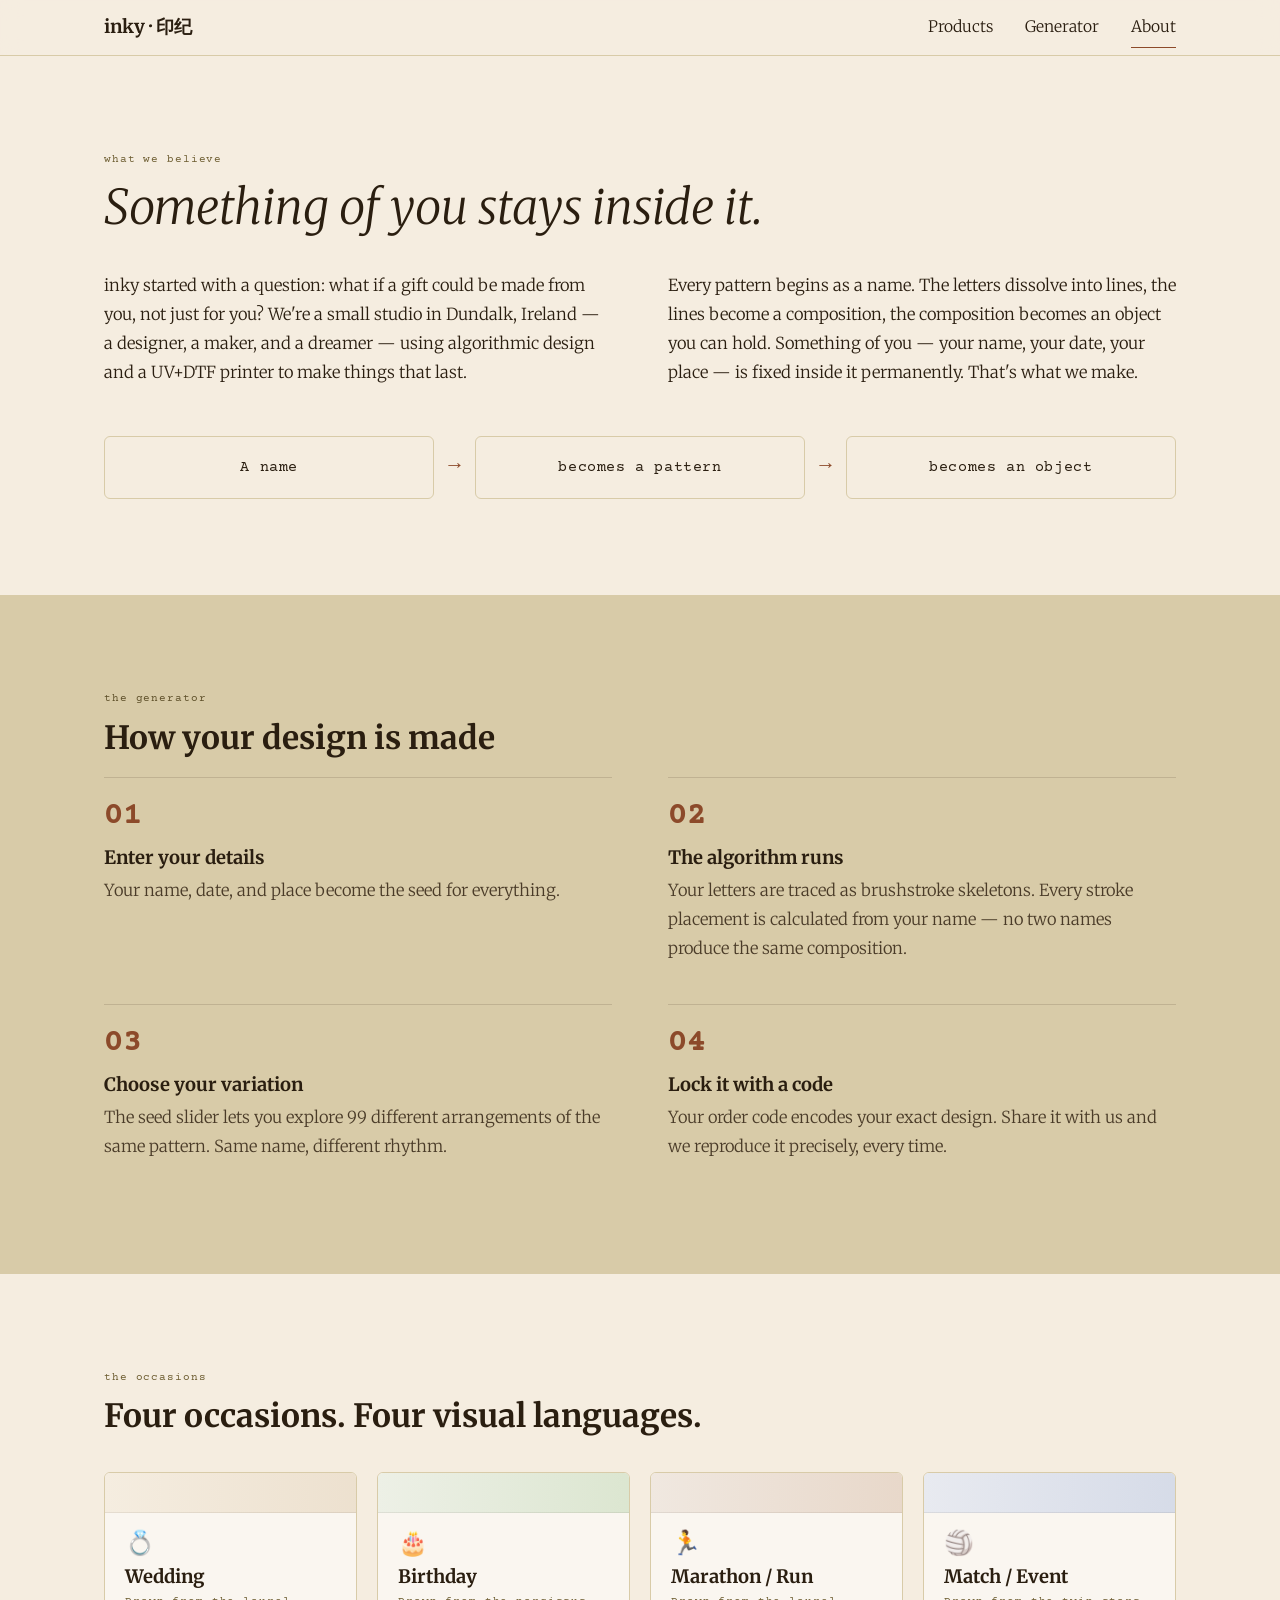
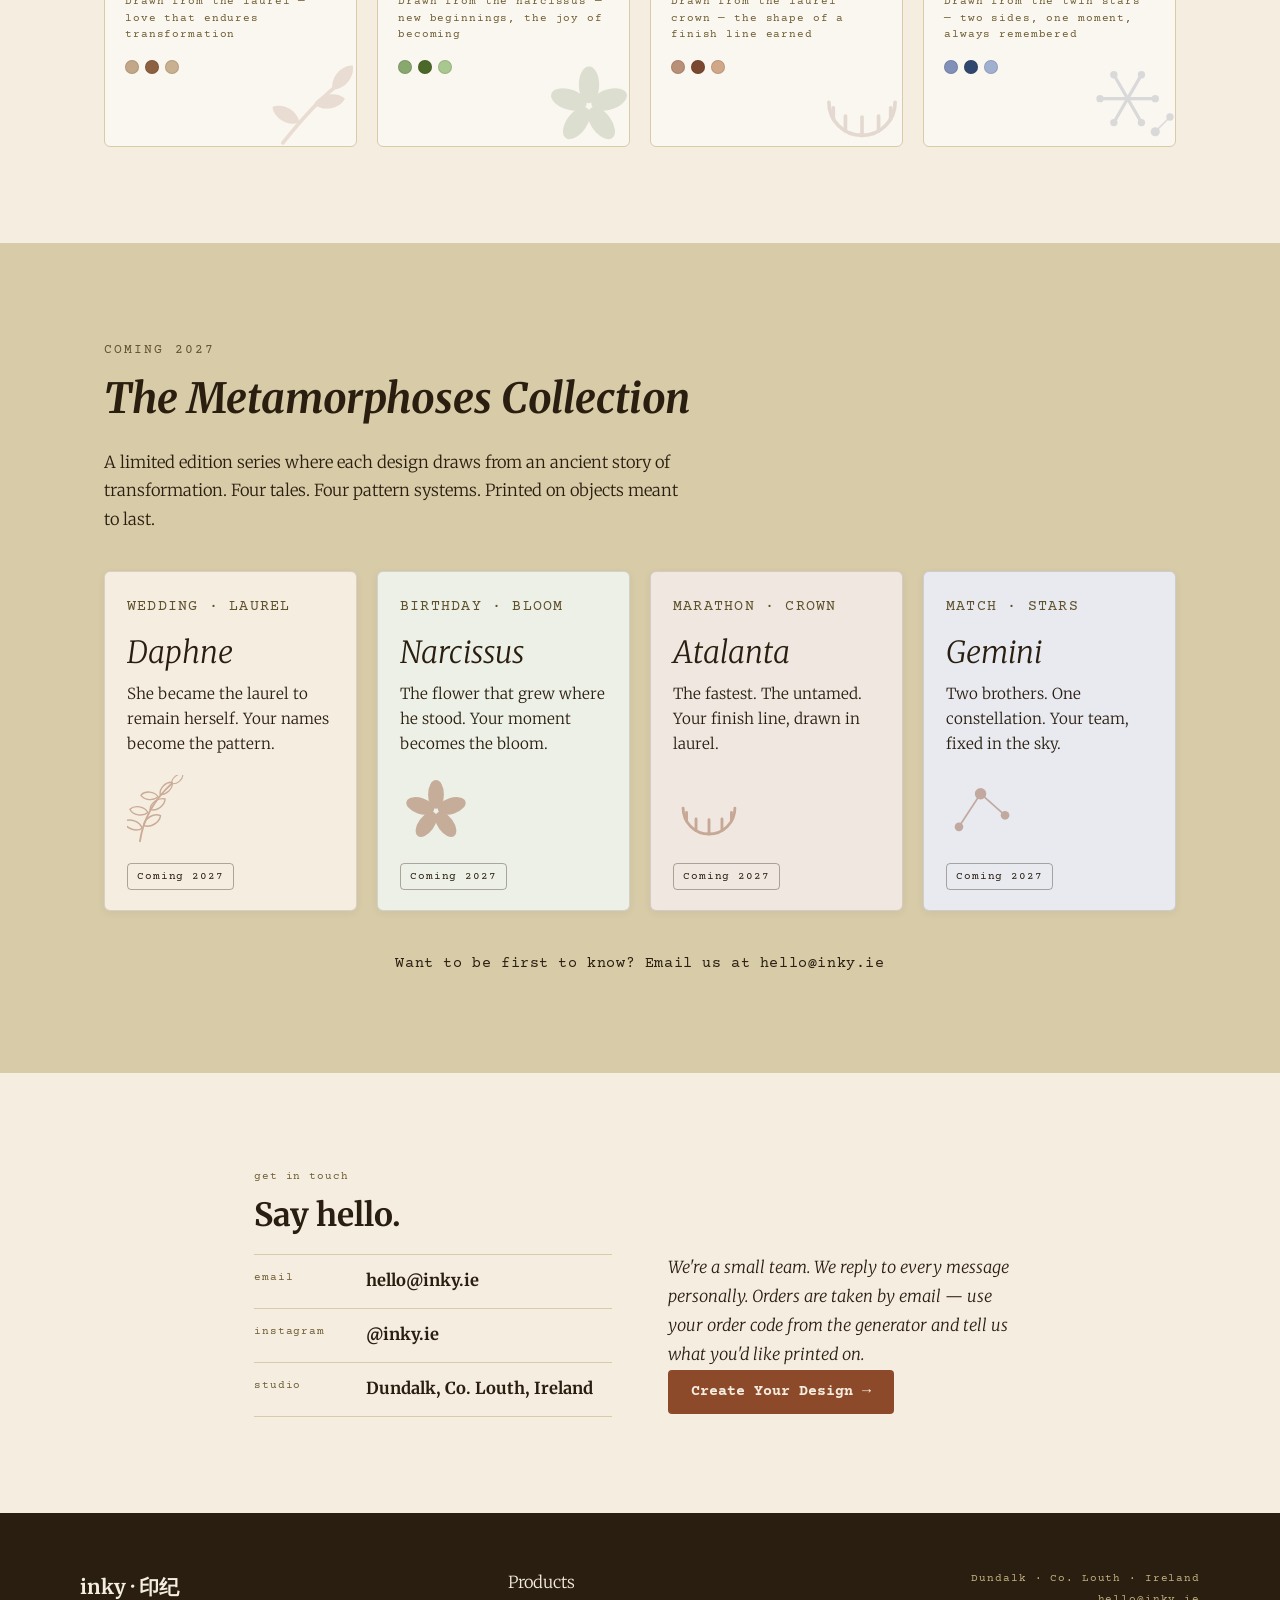
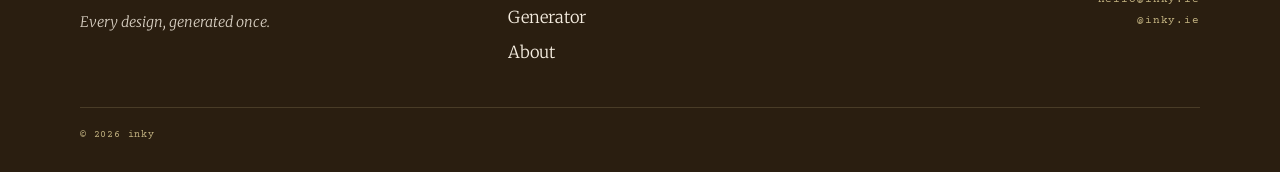
==== commit 8eed4370: "Generator: demo start state, occasion-first mobile order; about step section on bone - Page opens em" ====
--- a/about.html
+++ b/about.html
@@ -131,7 +131,7 @@
     </section>
 
     <!-- ===== 2. How the generator works ===== -->
-    <section class="section section--ink">
+    <section class="section section--bone">
       <div class="section-inner">
         <p class="label">the generator</p>
         <h2>How your design is made</h2>
--- a/css/style.css
+++ b/css/style.css
@@ -104,7 +104,7 @@
   font-size: 16.5px;
   line-height: 1.75;
   -webkit-font-smoothing: antialiased;
-  overflow-x: hidden;
+  overflow-x: clip;   /* clip, not hidden: hidden would break position: sticky */
 }
 
 h1, h2, h3 {
@@ -502,16 +502,58 @@
   gap: 32px;
   align-items: start;
 }
-@media (max-width: 700px) {
-  .generator-layout { grid-template-columns: 1fr; gap: 24px; }
-  /* Canvas goes FIRST on mobile */
-  .panel { order: 2; }
-  .canvas-area { order: 1; }
+
+/* Desktop: the panel is one card that scrolls on its own if it is taller
+   than the screen, and the canvas stays in view beside it */
+.panel {
+  position: sticky;
+  top: calc(var(--nav-height) + 16px);
+  max-height: calc(100vh - var(--nav-height) - 32px);
+  overflow-y: auto;
+  overscroll-behavior: contain;
+  padding: 8px 22px 22px;
+  background: var(--card);
+  border: 1px solid var(--border);
+  border-radius: var(--radius);
+}
+.canvas-area {
+  position: sticky;
+  top: calc(var(--nav-height) + 16px);
+}
+
+/* Phone + tablet: one column, ordered
+   occasion → canvas + preview label → details, slider, actions, code, export */
+@media (max-width: 1024px) {
+  .generator-layout { grid-template-columns: 1fr; gap: 20px; }
+  .panel { display: contents; }   /* let its two groups join the grid */
+  .canvas-area { position: relative; top: auto; }
+  .panel-group {
+    padding: 4px 20px 20px;
+    background: var(--card);
+    border: 1px solid var(--border);
+    border-radius: var(--radius);
+  }
+  .panel-group--occasion { order: 1; }
+  .canvas-area           { order: 2; }
+  .panel-group--details  { order: 3; }
+  .panel-group--details .panel-section:first-child { padding-top: 18px; }
+}
+@media (max-width: 767px) {
+  .generator-layout, .generator-intro { --gutter: 16px; }  /* canvas = screen − 32px */
   .generator-intro { padding-top: 24px; padding-bottom: 16px; }
   .generator-intro .lede { display: none; }
 }
 
-.panel { padding: 8px 22px 22px; }
+/* Desktop: keep the divider between the occasion group and the details */
+@media (min-width: 1025px) {
+  .panel-group--occasion .panel-section:last-child {
+    border-bottom: 1px solid var(--border);
+    padding-bottom: 18px;
+  }
+}
+
+/* Order code + export appear once a name has been typed */
+[data-needs-name]:not(.is-shown) { display: none; }
 
 .panel-section {
   border: 0;
@@ -665,9 +707,32 @@
 }
 
 /* Canvas area */
-.canvas-area { position: relative; min-width: 0; }
+.canvas-area { min-width: 0; }   /* position is set in the layout rules above */
 .canvas-frame { display: flex; flex-direction: column; align-items: center; }
+.canvas-stage { position: relative; width: 100%; }
 .canvas-container { width: 100%; display: flex; justify-content: center; }
+.canvas-overlay {
+  position: absolute;
+  top: 50%;
+  left: 50%;
+  transform: translate(-50%, -50%);
+  margin: 0;
+  max-width: calc(100% - 48px);
+  padding: 8px 14px;
+  font-family: var(--font-mono);
+  font-size: 12px;
+  letter-spacing: 0.08em;
+  text-align: center;
+  color: var(--amber-text);
+  background: rgba(250, 246, 240, 0.88);   /* soft paper wash so it reads over strokes */
+  border: 1px solid var(--bone);
+  border-radius: var(--radius-btn);
+  pointer-events: none;
+  transition: opacity 0.4s ease;
+}
+/* The pattern canvas is always light, so keep the overlay text dark there */
+@media (prefers-color-scheme: dark) { .canvas-overlay { color: #6e5e32; } }
+.canvas-overlay.is-hidden { opacity: 0; }
 .canvas-container canvas {
   display: block;
   border-radius: var(--radius);
@@ -796,16 +861,7 @@
   .flow-arrow .arrow-v { display: inline; }
 }
 
-/* Section 2 — dark feature section */
-.section--ink {
-  background: var(--section-ink);
-  color: var(--on-ink);
-  --amber-text: var(--amber);
-  --text-muted: #d9ccb4;
-}
-.section--ink h2 { color: var(--on-ink); }
-.section--ink .step-number { color: #c07050; }  /* rust, brightened for the dark ground */
-
+/* Section 2 — how the generator works, on bone like index.html */
 .make-grid {
   list-style: none;
   padding: 0;
@@ -814,10 +870,11 @@
   gap: 40px 56px;
   margin-top: 12px;
 }
-.make-step { border-top: 1px solid rgba(240, 232, 216, 0.16); padding-top: 22px; }
+.make-step { border-top: 1px solid rgba(42, 30, 16, 0.14); padding-top: 22px; }
 .make-step .step-number { font-size: 32px; }
-.make-step h3 { color: var(--on-ink); margin-bottom: 8px; }
+.make-step h3 { margin-bottom: 8px; }
 .make-step p { color: var(--text-muted); margin: 0; }
+@media (prefers-color-scheme: dark) { .make-step { border-top-color: var(--border); } }
 @media (max-width: 680px) { .make-grid { grid-template-columns: 1fr; gap: 28px; } }
 
 /* Section 3 — occasion system */
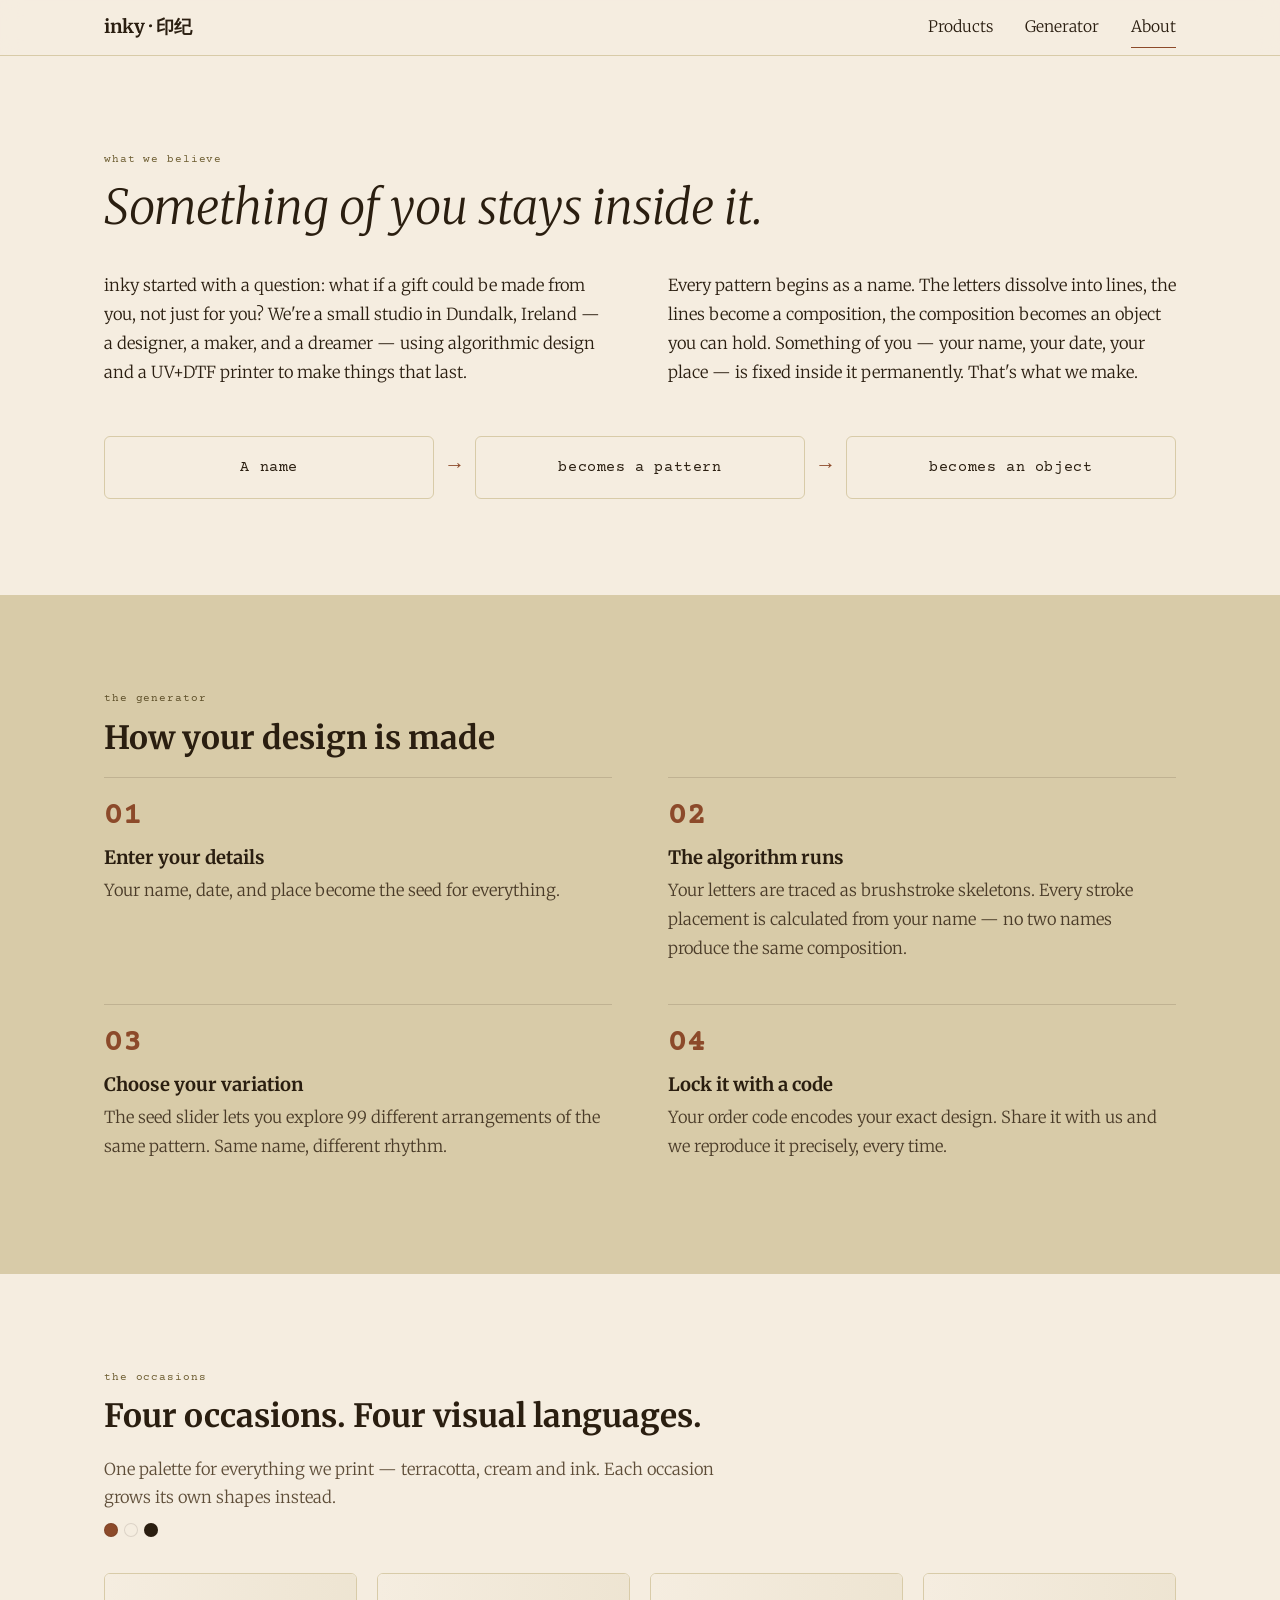
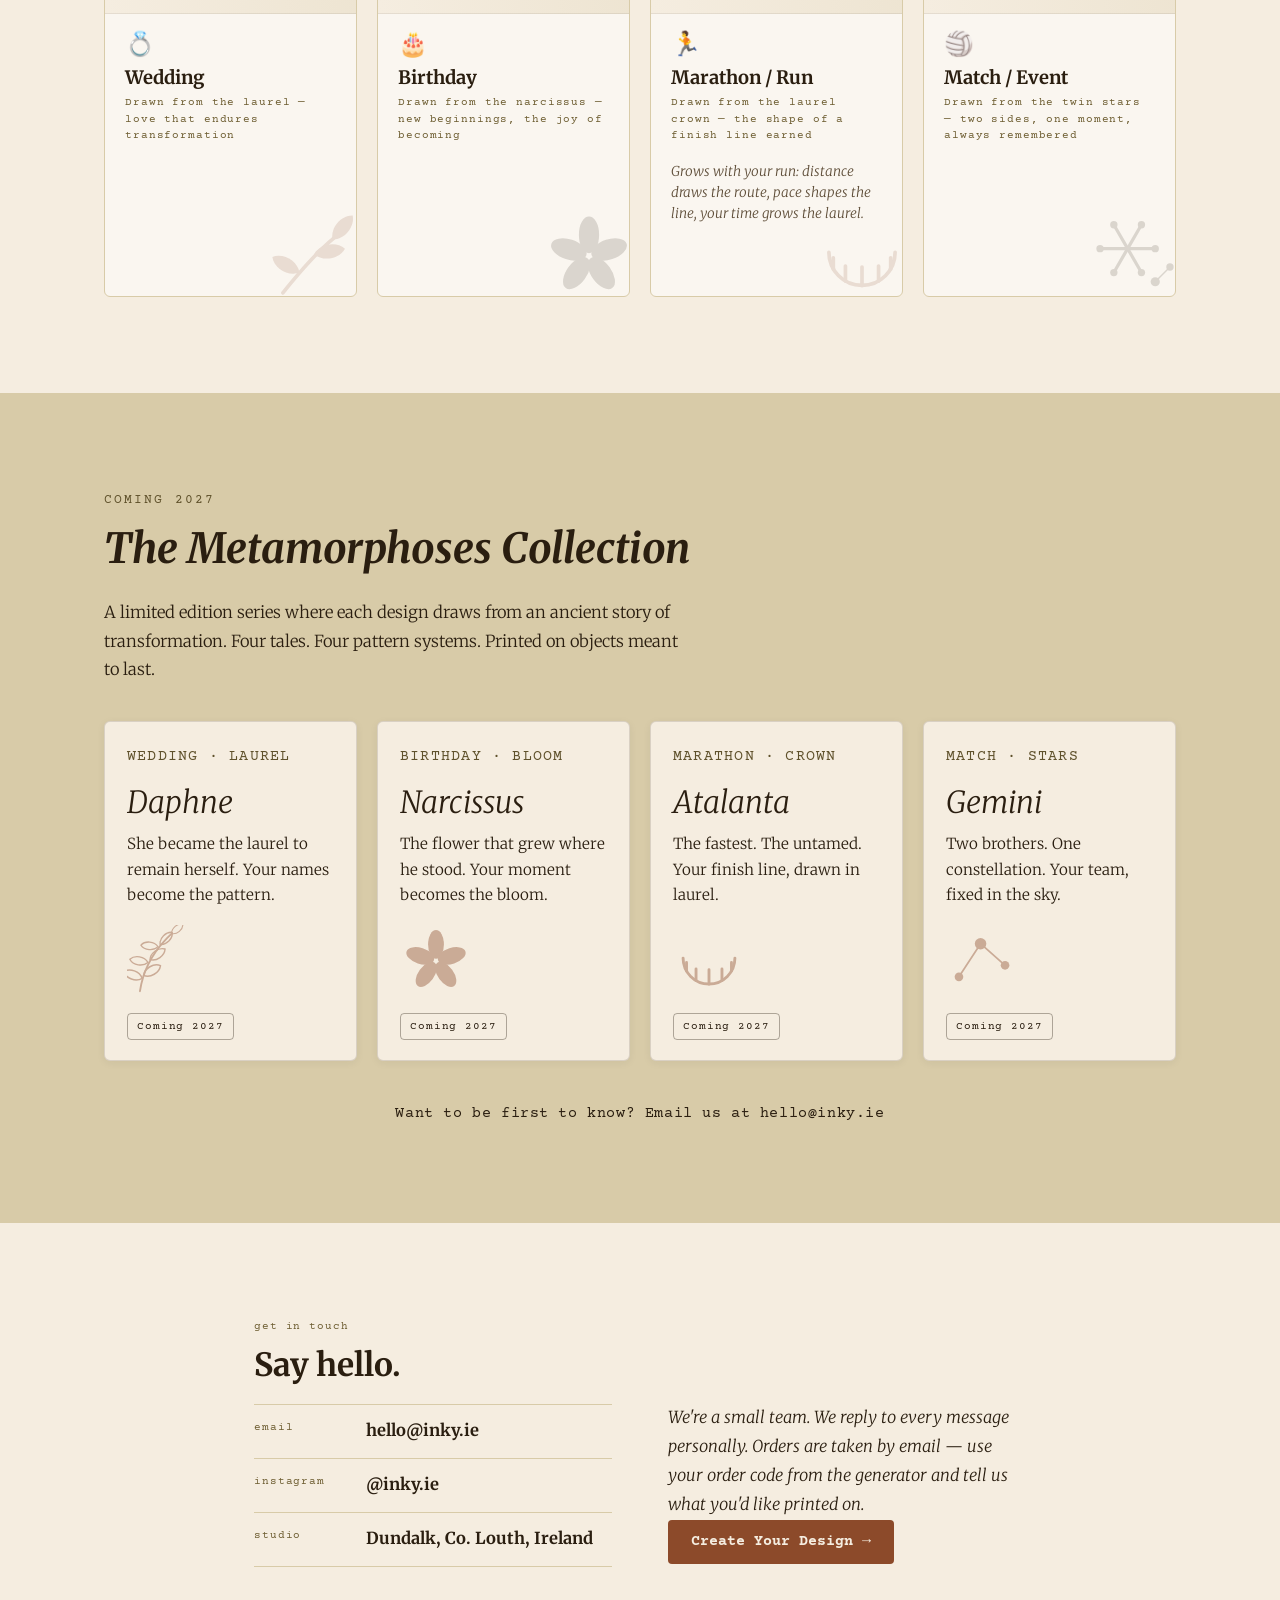
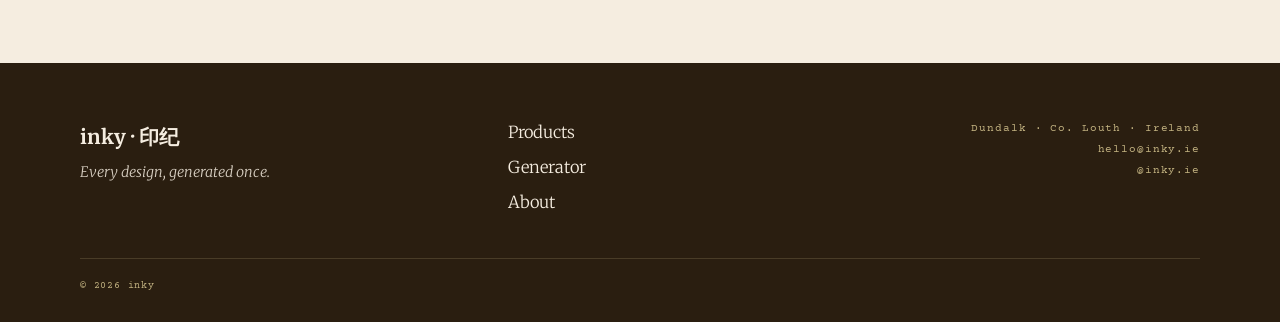
==== commit 55b01fb3: "Add growth engine for marathon designs; brand palette everywhere - js/growth.js: seeded skeleton (ro" ====
--- a/about.html
+++ b/about.html
@@ -167,57 +167,50 @@
         <header class="section-head">
           <p class="label">the occasions</p>
           <h2>Four occasions. Four visual languages.</h2>
+          <p class="palette-note">
+            <span>One palette for everything we print — terracotta, cream and ink. Each occasion grows its own shapes instead.</span>
+            <span class="swatches" aria-hidden="true"><span style="--swatch:#8c4a2a"></span><span style="--swatch:#f5ede0"></span><span style="--swatch:#2a1e10"></span></span>
+          </p>
         </header>
 
         <div class="occasion-cards">
-          <article class="occasion-card card reveal" style="--strip:#f5ede0; --strip-deep:#d4bc9c; --motif:#8c4a2a;">
+          <article class="occasion-card card reveal" style="--strip:#f5ede0; --strip-deep:#d8cba8; --motif:#8c4a2a;">
             <div class="occasion-strip" aria-hidden="true"></div>
             <div class="occasion-card-body">
               <span class="occasion-icon" aria-hidden="true">💍</span>
               <h3>Wedding</h3>
               <p class="label">Drawn from the laurel — love that endures transformation</p>
-              <ul class="swatches" aria-label="Wedding palette">
-                <li style="--swatch:#c2a888"></li><li style="--swatch:#8c6040"></li><li style="--swatch:#c8b090"></li>
-              </ul>
             </div>
             <svg class="card-motif" aria-hidden="true"><use href="#m-branch"/></svg>
           </article>
 
-          <article class="occasion-card card reveal" style="--strip:#edf0e6; --strip-deep:#a8c890; --motif:#3a5818;">
+          <article class="occasion-card card reveal" style="--strip:#f5ede0; --strip-deep:#d8cba8; --motif:#2a1e10;">
             <div class="occasion-strip" aria-hidden="true"></div>
             <div class="occasion-card-body">
               <span class="occasion-icon" aria-hidden="true">🎂</span>
               <h3>Birthday</h3>
               <p class="label">Drawn from the narcissus — new beginnings, the joy of becoming</p>
-              <ul class="swatches" aria-label="Birthday palette">
-                <li style="--swatch:#88a870"></li><li style="--swatch:#4a6828"></li><li style="--swatch:#a8c890"></li>
-              </ul>
             </div>
             <svg class="card-motif" aria-hidden="true"><use href="#m-flower"/></svg>
           </article>
 
-          <article class="occasion-card card reveal" style="--strip:#f0e8e0; --strip-deep:#d0a888; --motif:#6a3820;">
+          <article class="occasion-card card reveal" style="--strip:#f5ede0; --strip-deep:#d8cba8; --motif:#8c4a2a;">
             <div class="occasion-strip" aria-hidden="true"></div>
             <div class="occasion-card-body">
               <span class="occasion-icon" aria-hidden="true">🏃</span>
               <h3>Marathon / Run</h3>
               <p class="label">Drawn from the laurel crown — the shape of a finish line earned</p>
-              <ul class="swatches" aria-label="Marathon palette">
-                <li style="--swatch:#b89078"></li><li style="--swatch:#7a4830"></li><li style="--swatch:#d0a888"></li>
-              </ul>
+              <p class="grows-with">Grows with your run: distance draws the route, pace shapes the line, your time grows the laurel.</p>
             </div>
             <svg class="card-motif" aria-hidden="true"><use href="#m-crown"/></svg>
           </article>
 
-          <article class="occasion-card card reveal" style="--strip:#e8eaf0; --strip-deep:#a0b0d0; --motif:#2a3860;">
+          <article class="occasion-card card reveal" style="--strip:#f5ede0; --strip-deep:#d8cba8; --motif:#2a1e10;">
             <div class="occasion-strip" aria-hidden="true"></div>
             <div class="occasion-card-body">
               <span class="occasion-icon" aria-hidden="true">🏐</span>
               <h3>Match / Event</h3>
               <p class="label">Drawn from the twin stars — two sides, one moment, always remembered</p>
-              <ul class="swatches" aria-label="Match palette">
-                <li style="--swatch:#8090b8"></li><li style="--swatch:#304870"></li><li style="--swatch:#a0b0d0"></li>
-              </ul>
             </div>
             <svg class="card-motif" aria-hidden="true"><use href="#m-star"/></svg>
           </article>
@@ -241,7 +234,7 @@
             <span class="series-badge">Coming 2027</span>
           </article>
 
-          <article class="series-card reveal" style="--series-bg:#edf0e6;">
+          <article class="series-card reveal" style="--series-bg:#f5ede0;">
             <p class="label">BIRTHDAY · BLOOM</p>
             <h3>Narcissus</h3>
             <p>The flower that grew where he stood. Your moment becomes the bloom.</p>
@@ -249,7 +242,7 @@
             <span class="series-badge">Coming 2027</span>
           </article>
 
-          <article class="series-card reveal" style="--series-bg:#f0e8e0;">
+          <article class="series-card reveal" style="--series-bg:#f5ede0;">
             <p class="label">MARATHON · CROWN</p>
             <h3>Atalanta</h3>
             <p>The fastest. The untamed. Your finish line, drawn in laurel.</p>
@@ -257,7 +250,7 @@
             <span class="series-badge">Coming 2027</span>
           </article>
 
-          <article class="series-card reveal" style="--series-bg:#e8eaf0;">
+          <article class="series-card reveal" style="--series-bg:#f5ede0;">
             <p class="label">MATCH · STARS</p>
             <h3>Gemini</h3>
             <p>Two brothers. One constellation. Your team, fixed in the sky.</p>
--- a/css/style.css
+++ b/css/style.css
@@ -337,7 +337,7 @@
 
 /* Palette swatch dots */
 .swatches { display: flex; gap: 6px; margin: 0; padding: 0; list-style: none; }
-.swatches li {
+.swatches li, .swatches span {
   width: 14px;
   height: 14px;
   border-radius: 50%;
@@ -554,6 +554,7 @@
 
 /* Order code + export appear once a name has been typed */
 [data-needs-name]:not(.is-shown) { display: none; }
+[data-occasion-only][hidden] { display: none; }
 
 .panel-section {
   border: 0;
@@ -620,7 +621,10 @@
 .field:last-child { margin-bottom: 0; }
 .field .label { margin-bottom: 4px; }
 
-input[type="text"] {
+input[type="text"],
+input[type="number"],
+textarea,
+select {
   width: 100%;
   min-height: 44px;
   padding: 10px 12px;
@@ -633,12 +637,35 @@
   border-radius: var(--radius-btn);
   transition: border-color 0.2s, box-shadow 0.2s;
 }
-input[type="text"]::placeholder { color: var(--text-muted); opacity: 0.6; font-style: italic; }
-input[type="text"]:focus {
+textarea { resize: vertical; line-height: 1.5; }
+select { cursor: pointer; }
+input[type="text"]::placeholder,
+input[type="number"]::placeholder,
+textarea::placeholder { color: var(--text-muted); opacity: 0.6; font-style: italic; }
+input[type="text"]:focus,
+input[type="number"]:focus,
+textarea:focus,
+select:focus {
   outline: none;
   border-color: var(--accent);
   box-shadow: 0 0 0 3px color-mix(in srgb, var(--accent) 18%, transparent);
 }
+
+/* Distance presets */
+.chip-row { display: flex; flex-wrap: wrap; gap: 6px; margin-top: 8px; }
+.chip {
+  padding: 4px 10px;
+  font-family: var(--font-mono);
+  font-size: 0.78rem;
+  letter-spacing: 0.04em;
+  color: var(--text);
+  background: transparent;
+  border: 1px solid var(--border);
+  border-radius: var(--radius-btn);
+  cursor: pointer;
+  transition: border-color 0.2s, background 0.2s;
+}
+.chip:hover { border-color: var(--accent); background: var(--bg); }
 
 /* Seed slider */
 .seed-row { display: flex; align-items: center; gap: 14px; }
@@ -686,7 +713,9 @@
 
 /* Actions */
 .panel-actions { display: grid; grid-template-columns: 1fr; gap: 8px; }
-.export-row { display: grid; grid-template-columns: 1fr 1fr; gap: 8px; }
+.export-row { display: grid; grid-template-columns: repeat(auto-fit, minmax(120px, 1fr)); gap: 8px; }
+.export-row [hidden] { display: none; }
+.export-box .field { margin-bottom: 12px; }
 .export-row .btn { font-size: 0.8rem; padding: 10px 6px; white-space: nowrap; }
 
 /* Order code */
@@ -907,6 +936,22 @@
 .occasion-card h3 { margin-bottom: 6px; }
 .occasion-card .label { margin-bottom: 16px; }
 
+.palette-note {
+  display: flex;
+  flex-wrap: wrap;
+  align-items: center;
+  gap: 10px 16px;
+  color: var(--text-muted);
+  margin: 0;
+}
+.grows-with {
+  font-size: 0.85rem;
+  font-style: italic;
+  line-height: 1.55;
+  color: var(--text-muted);
+  margin: 0;
+}
+
 /* Faint flat motif silhouette, bottom-right */
 .card-motif {
   position: absolute;
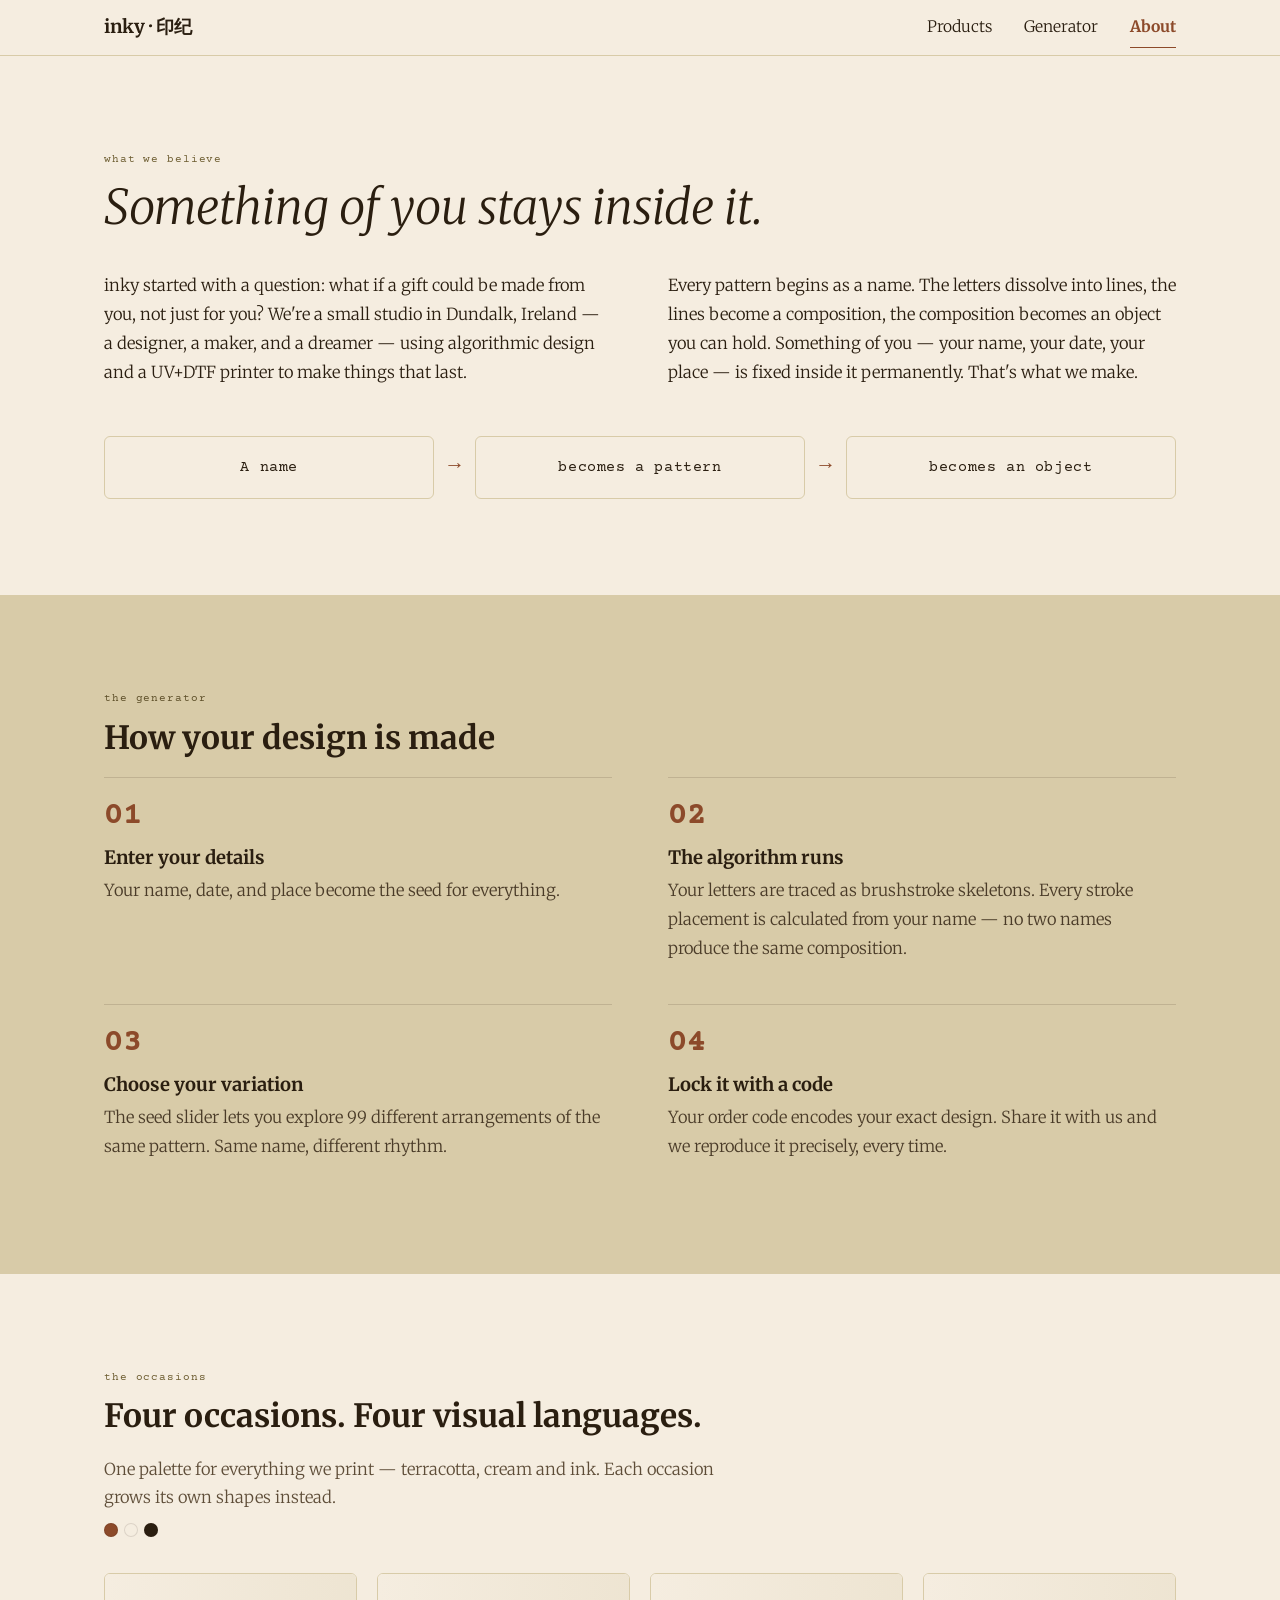
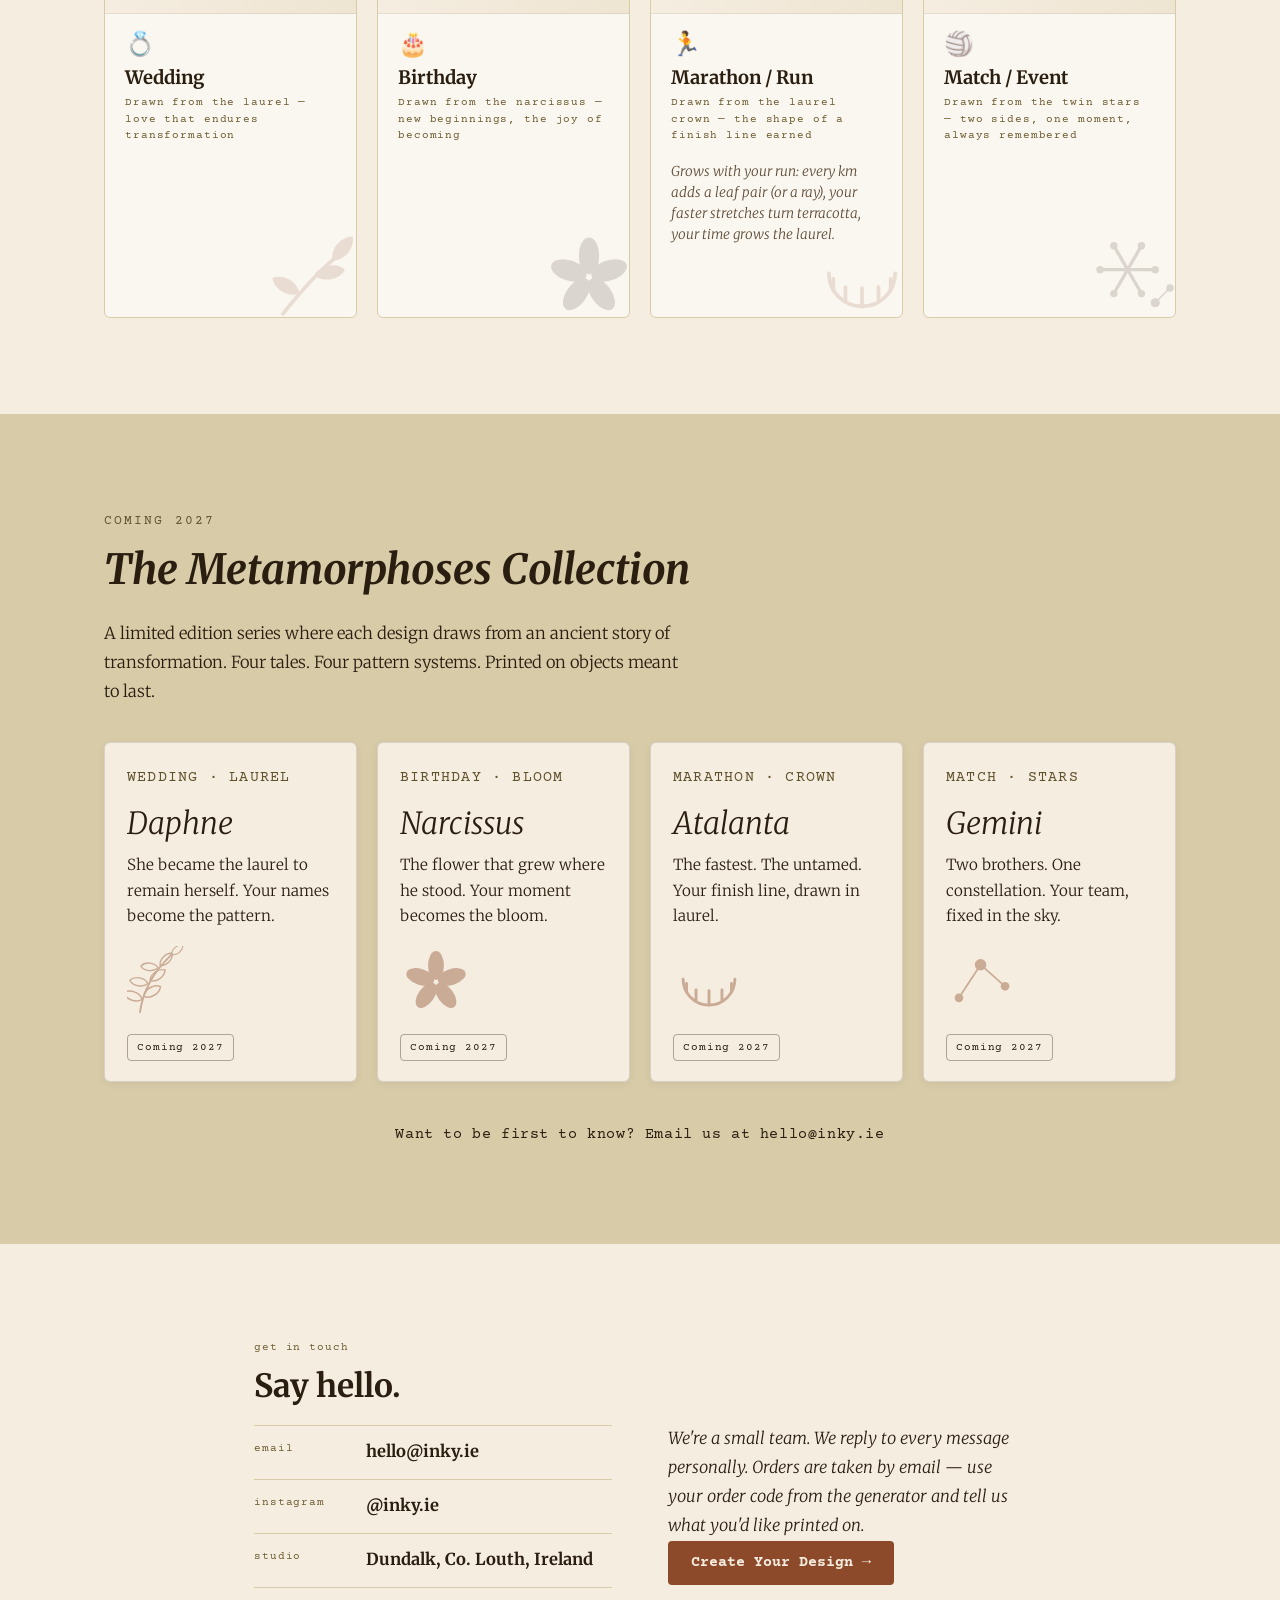
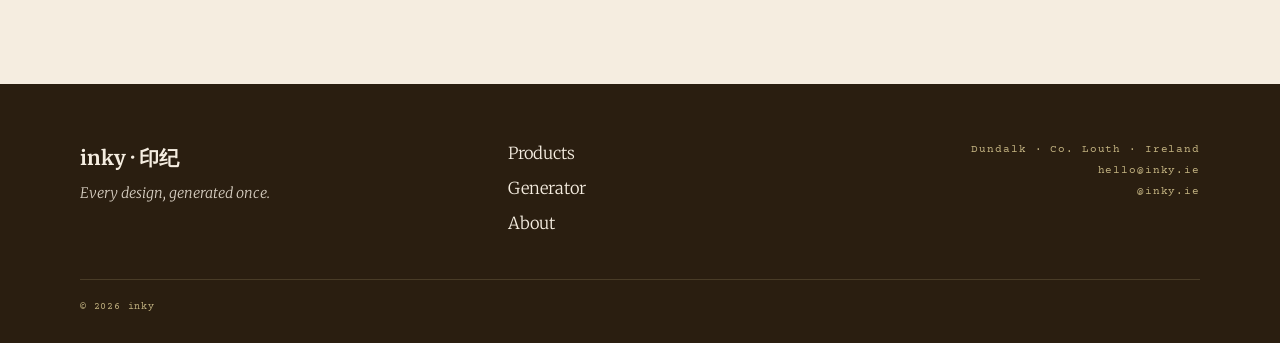
==== commit bf0da1c2: "Replace marathon route design with two approved styles; solid nav; spec v5 - Growth engine now offer" ====
--- a/about.html
+++ b/about.html
@@ -200,7 +200,7 @@
               <span class="occasion-icon" aria-hidden="true">🏃</span>
               <h3>Marathon / Run</h3>
               <p class="label">Drawn from the laurel crown — the shape of a finish line earned</p>
-              <p class="grows-with">Grows with your run: distance draws the route, pace shapes the line, your time grows the laurel.</p>
+              <p class="grows-with">Grows with your run: every km adds a leaf pair (or a ray), your faster stretches turn terracotta, your time grows the laurel.</p>
             </div>
             <svg class="card-motif" aria-hidden="true"><use href="#m-crown"/></svg>
           </article>
--- a/css/style.css
+++ b/css/style.css
@@ -46,7 +46,7 @@
   --section-bone: var(--bone);         /* "How it works" / collection grounds */
   --section-ink:  var(--ink);          /* dark feature section + footer */
   --on-ink:       var(--cream);
-  --nav-bg:       rgba(245, 237, 224, 0.9);
+  --nav-bg:       var(--cream);      /* solid: no glassy blur, it isn't inky */
   --shadow:       0 2px 8px rgba(42, 30, 16, 0.06);
 
   /* Type */
@@ -78,7 +78,7 @@
     --section-bone: #2a2016;
     --section-ink:  #120d08;
     --on-ink:       #f0e8d8;
-    --nav-bg:       rgba(26, 19, 12, 0.9);
+    --nav-bg:       #1a130c;
     --shadow:       0 2px 10px rgba(0, 0, 0, 0.35);
     color-scheme: dark;
   }
@@ -172,8 +172,6 @@
   z-index: 50;
   height: var(--nav-height);
   background: var(--nav-bg);
-  backdrop-filter: blur(10px);
-  -webkit-backdrop-filter: blur(10px);
   border-bottom: 1px solid var(--border);
 }
 
@@ -210,7 +208,13 @@
   transition: color 0.2s, border-color 0.2s;
 }
 .nav-links a:hover { color: var(--accent); }
-.nav-links a[aria-current="page"] { border-bottom-color: var(--accent); }
+/* Current page: rust text + a 1px rust underline. The homepage has no
+   active link — the wordmark is "home". */
+.nav-links a[aria-current="page"] {
+  color: var(--accent);
+  font-weight: 700;
+  border-bottom-color: var(--accent);
+}
 
 /* Hamburger (hidden on desktop) */
 .nav-toggle {
@@ -573,7 +577,8 @@
   grid-template-columns: 1fr 1fr;
   gap: 8px;
 }
-.occasion-btn {
+.occasion-btn,
+.style-btn {
   display: flex;
   flex-direction: column;
   align-items: flex-start;
@@ -587,7 +592,9 @@
   cursor: pointer;
   transition: border-color 0.2s, background 0.2s;
 }
-.occasion-btn:hover { border-color: var(--accent-hover); }
+.style-grid { display: grid; grid-template-columns: 1fr 1fr; gap: 8px; }
+.occasion-btn:hover, .style-btn:hover { border-color: var(--accent-hover); }
+.style-btn.is-active,
 .occasion-btn.is-active {
   background: var(--bg);
   border-color: var(--accent);
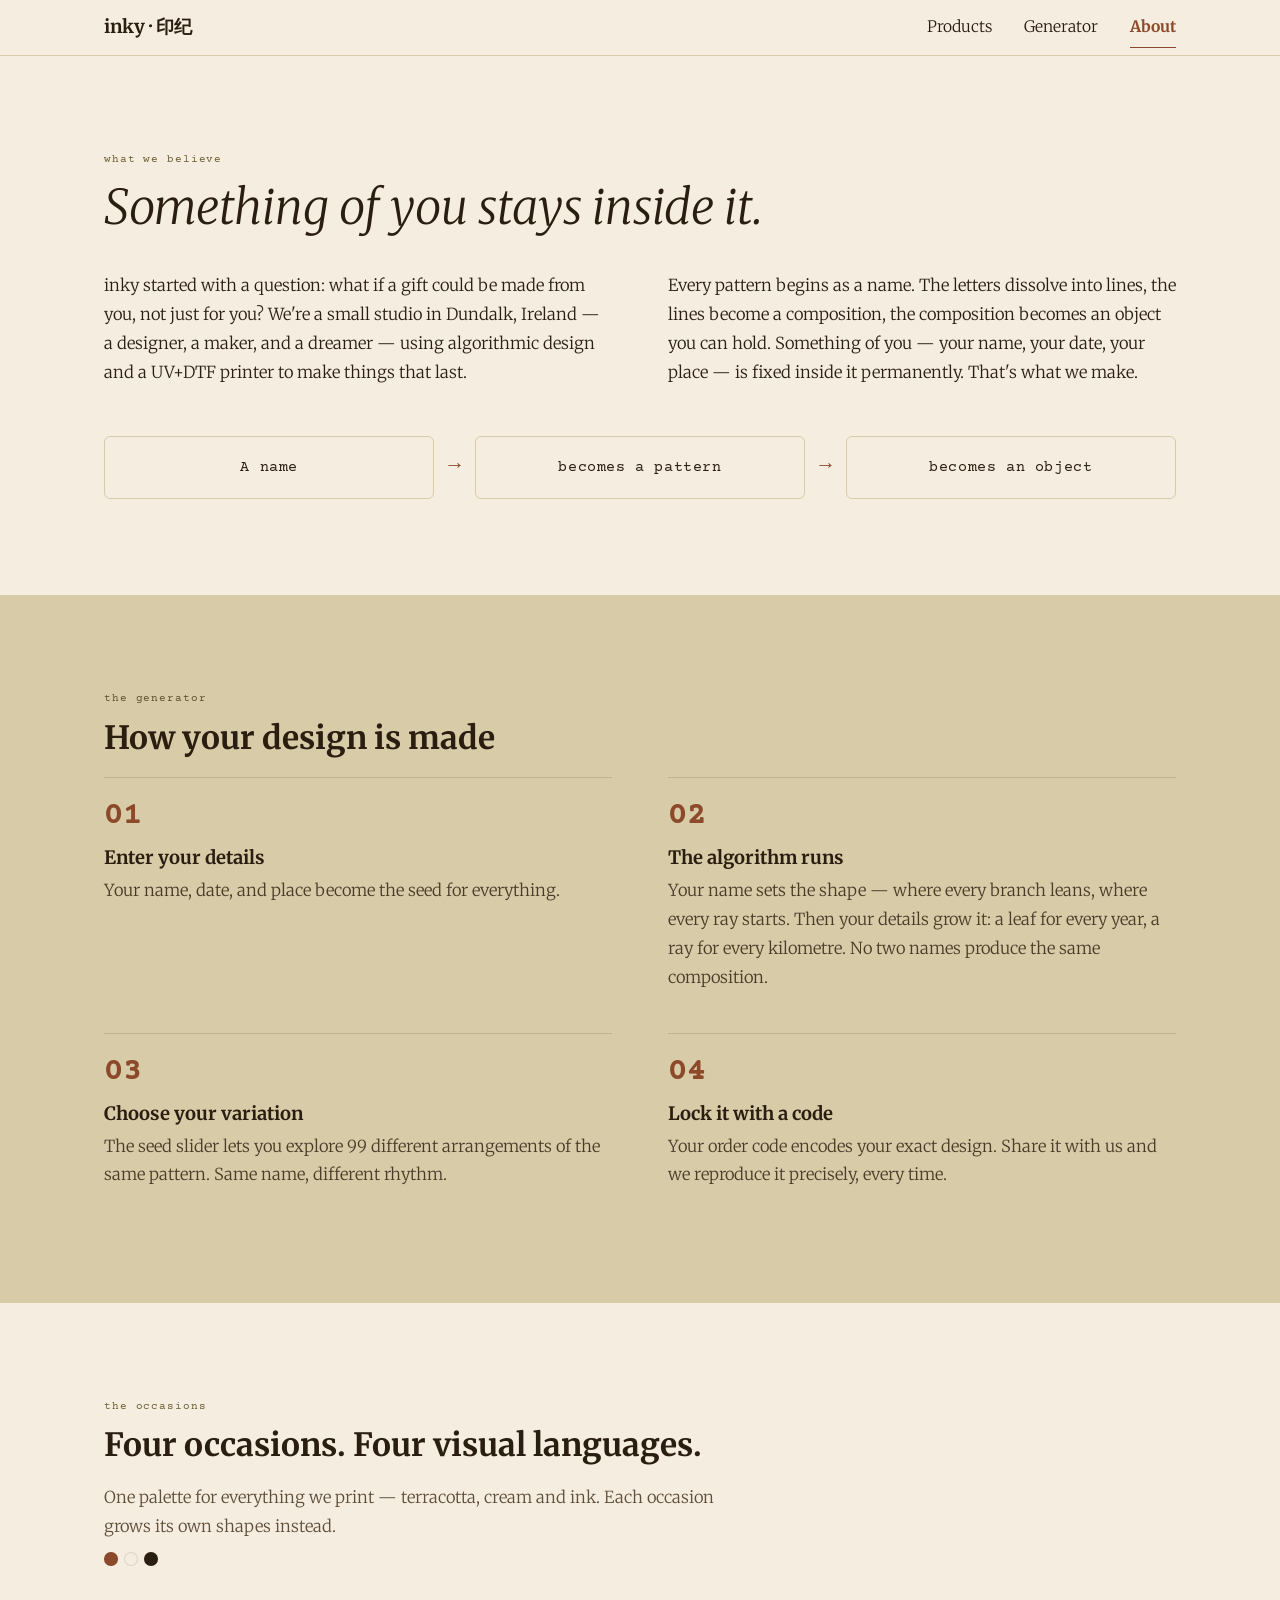
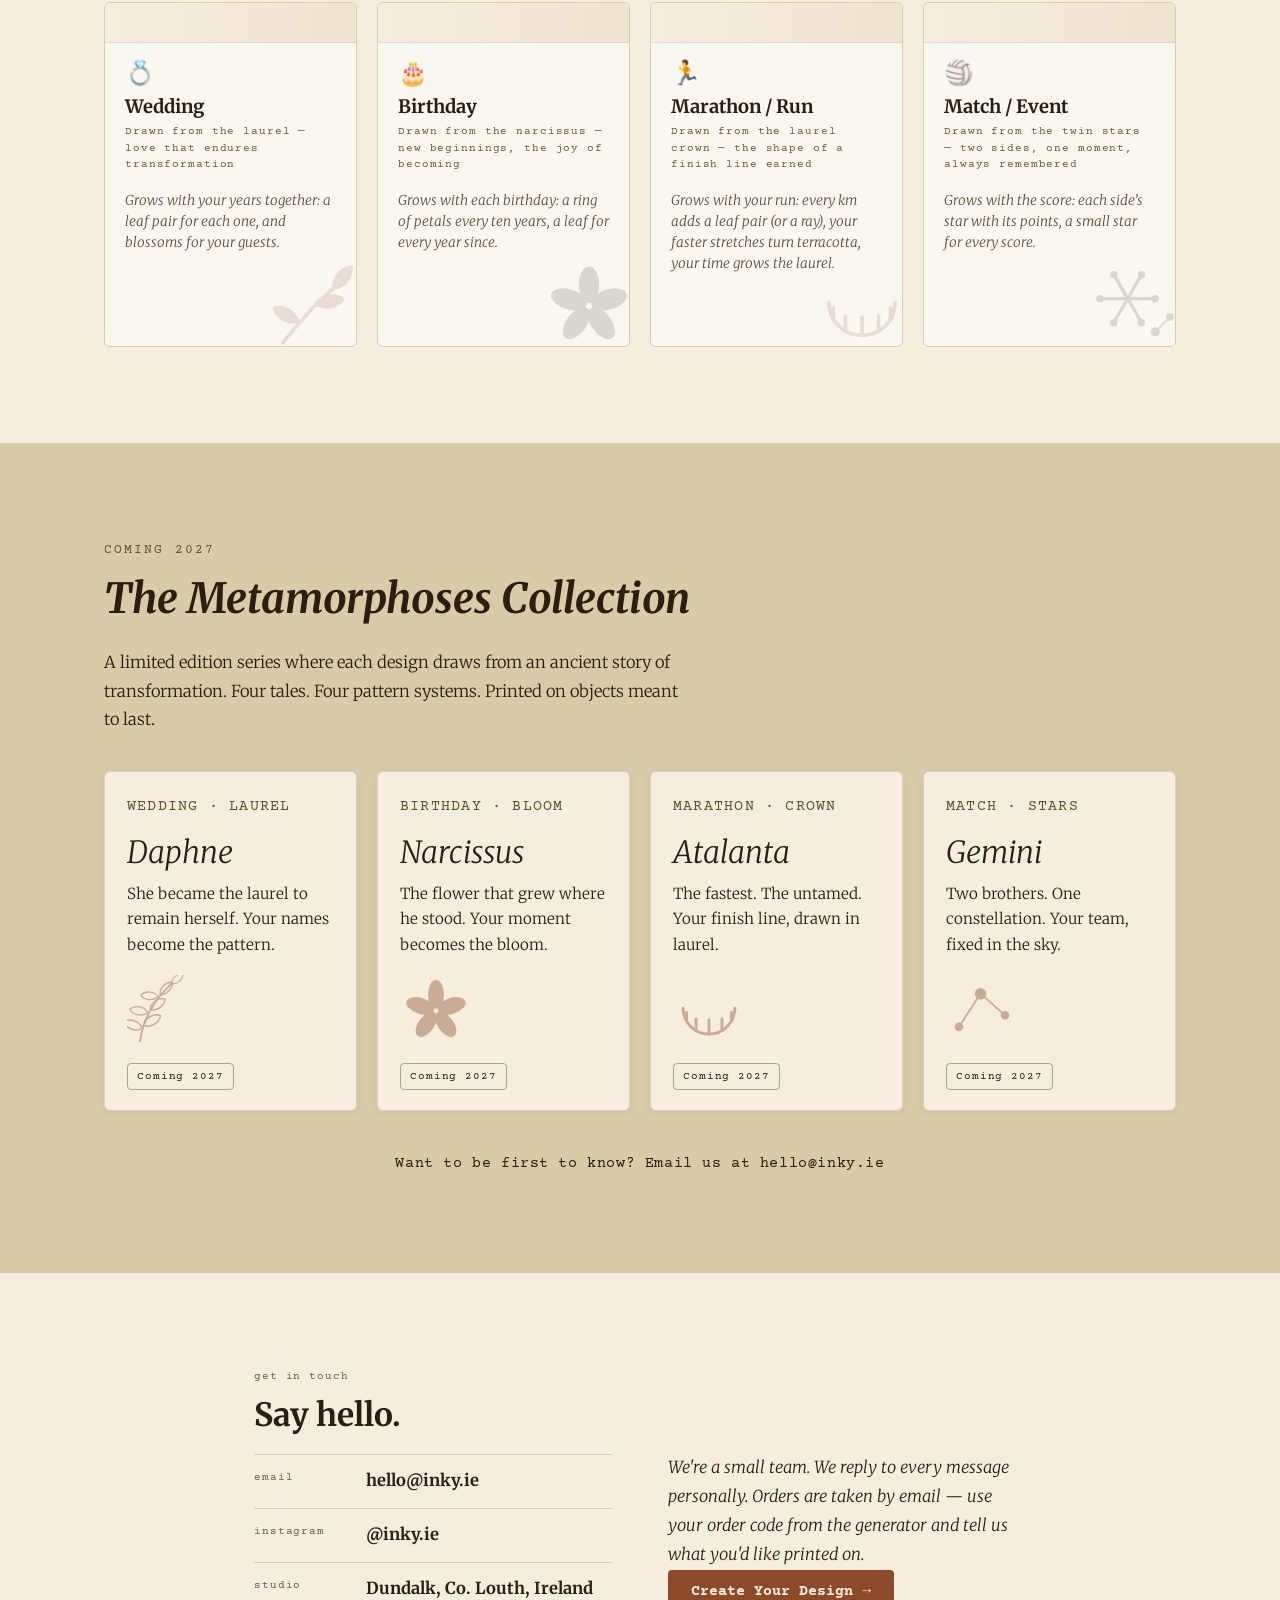
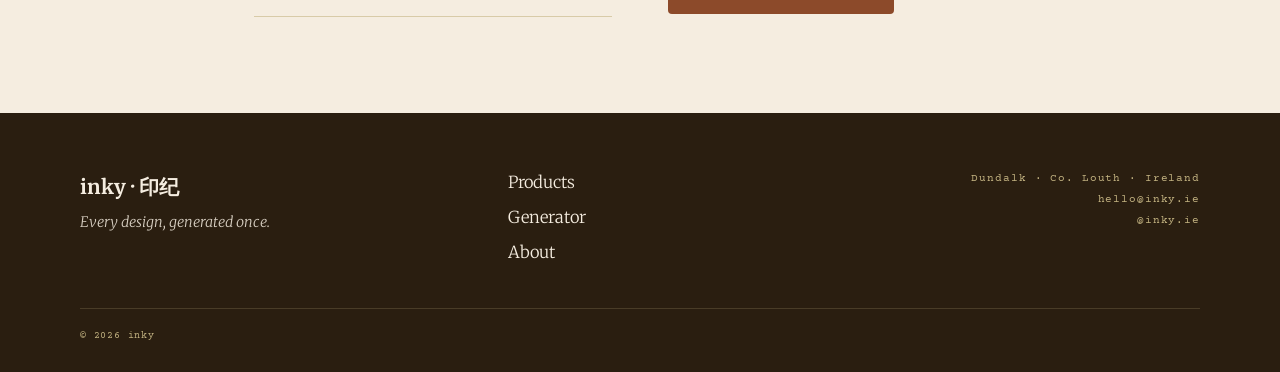
==== commit f42a3e3d: "Move wedding, birthday and match onto the growth engine; SVG-only export - Wedding: two laurel branc" ====
--- a/about.html
+++ b/about.html
@@ -145,7 +145,7 @@
           <li class="make-step reveal">
             <span class="step-number">02</span>
             <h3>The algorithm runs</h3>
-            <p>Your letters are traced as brushstroke skeletons. Every stroke placement is calculated from your name — no two names produce the same composition.</p>
+            <p>Your name sets the shape — where every branch leans, where every ray starts. Then your details grow it: a leaf for every year, a ray for every kilometre. No two names produce the same composition.</p>
           </li>
           <li class="make-step reveal">
             <span class="step-number">03</span>
@@ -180,6 +180,7 @@
               <span class="occasion-icon" aria-hidden="true">💍</span>
               <h3>Wedding</h3>
               <p class="label">Drawn from the laurel — love that endures transformation</p>
+              <p class="grows-with">Grows with your years together: a leaf pair for each one, and blossoms for your guests.</p>
             </div>
             <svg class="card-motif" aria-hidden="true"><use href="#m-branch"/></svg>
           </article>
@@ -190,6 +191,7 @@
               <span class="occasion-icon" aria-hidden="true">🎂</span>
               <h3>Birthday</h3>
               <p class="label">Drawn from the narcissus — new beginnings, the joy of becoming</p>
+              <p class="grows-with">Grows with each birthday: a ring of petals every ten years, a leaf for every year since.</p>
             </div>
             <svg class="card-motif" aria-hidden="true"><use href="#m-flower"/></svg>
           </article>
@@ -211,6 +213,7 @@
               <span class="occasion-icon" aria-hidden="true">🏐</span>
               <h3>Match / Event</h3>
               <p class="label">Drawn from the twin stars — two sides, one moment, always remembered</p>
+              <p class="grows-with">Grows with the score: each side’s star with its points, a small star for every score.</p>
             </div>
             <svg class="card-motif" aria-hidden="true"><use href="#m-star"/></svg>
           </article>
--- a/css/style.css
+++ b/css/style.css
@@ -721,7 +721,8 @@
 /* Actions */
 .panel-actions { display: grid; grid-template-columns: 1fr; gap: 8px; }
 .export-row { display: grid; grid-template-columns: repeat(auto-fit, minmax(120px, 1fr)); gap: 8px; }
-.export-row [hidden] { display: none; }
+.score-row { display: grid; grid-template-columns: 1fr 1fr; gap: 10px; }
+.score-row .field { margin-bottom: 0; }
 .export-box .field { margin-bottom: 12px; }
 .export-row .btn { font-size: 0.8rem; padding: 10px 6px; white-space: nowrap; }
 
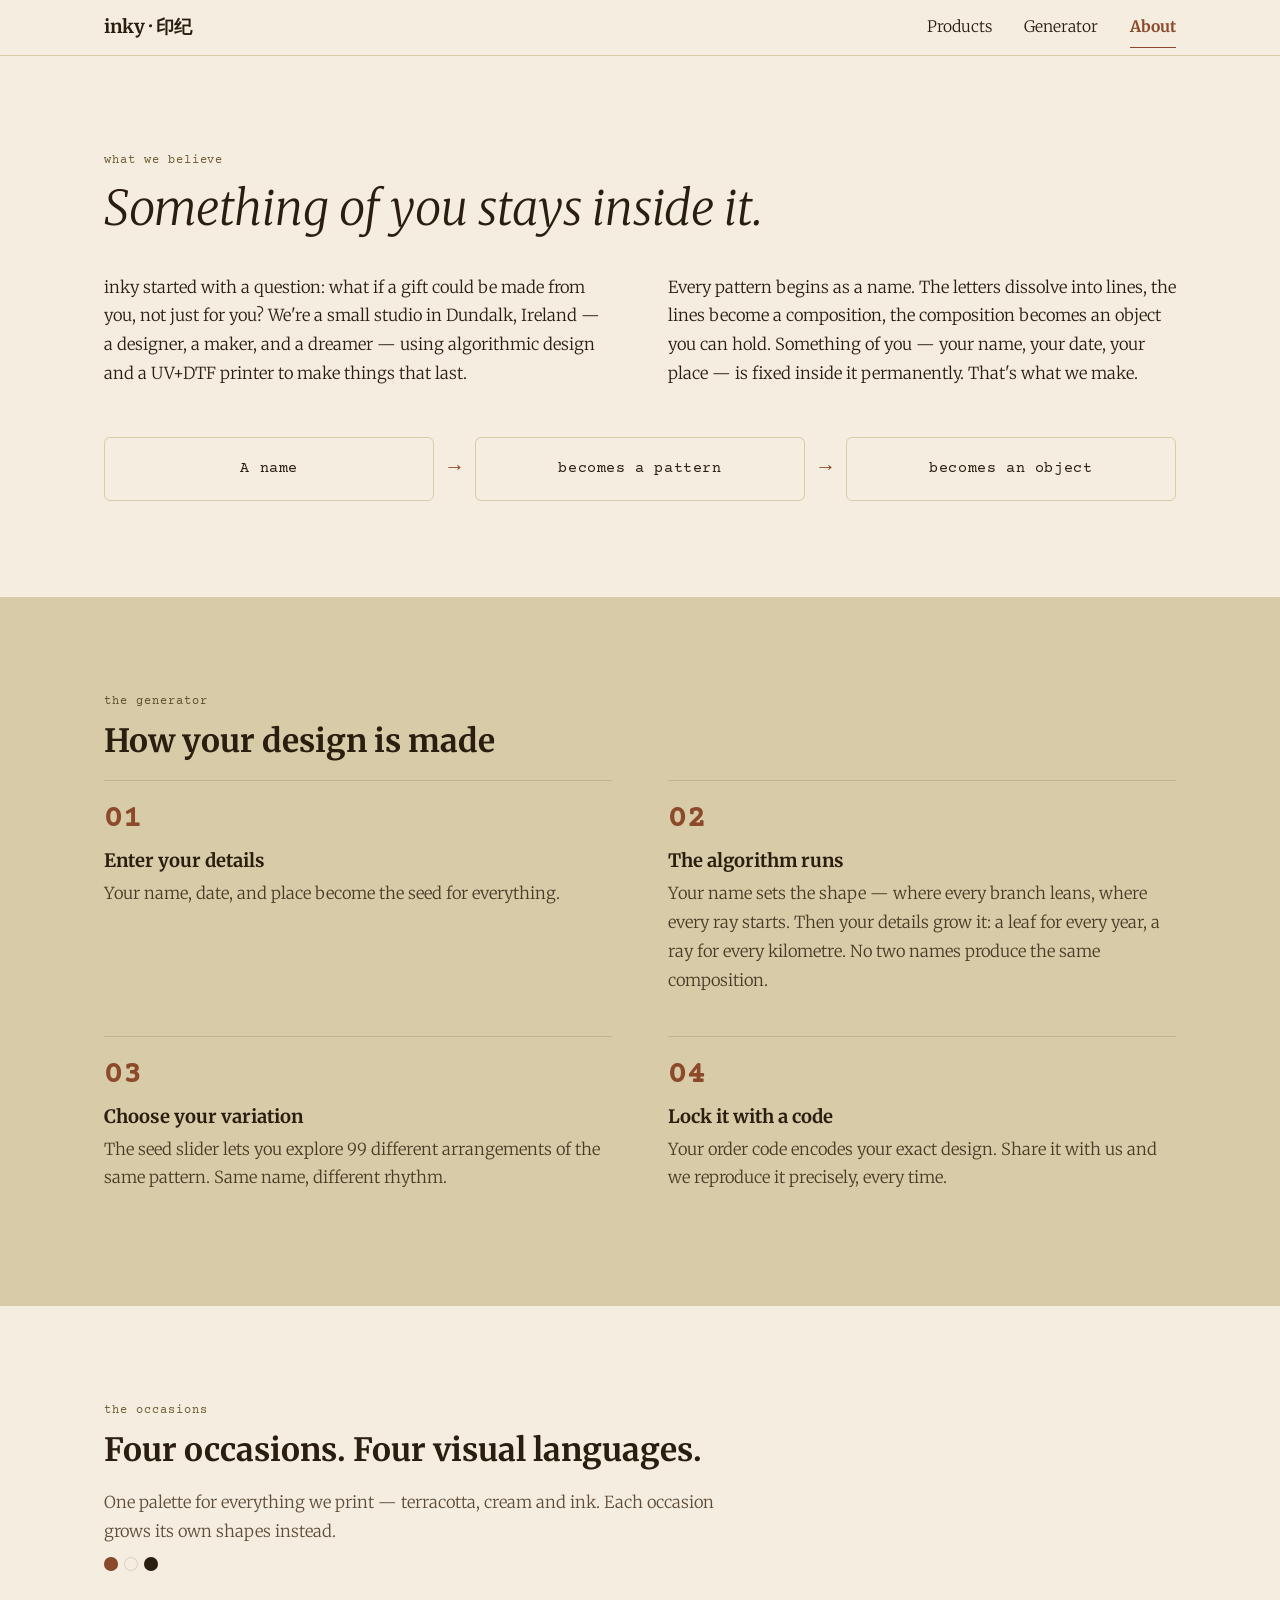
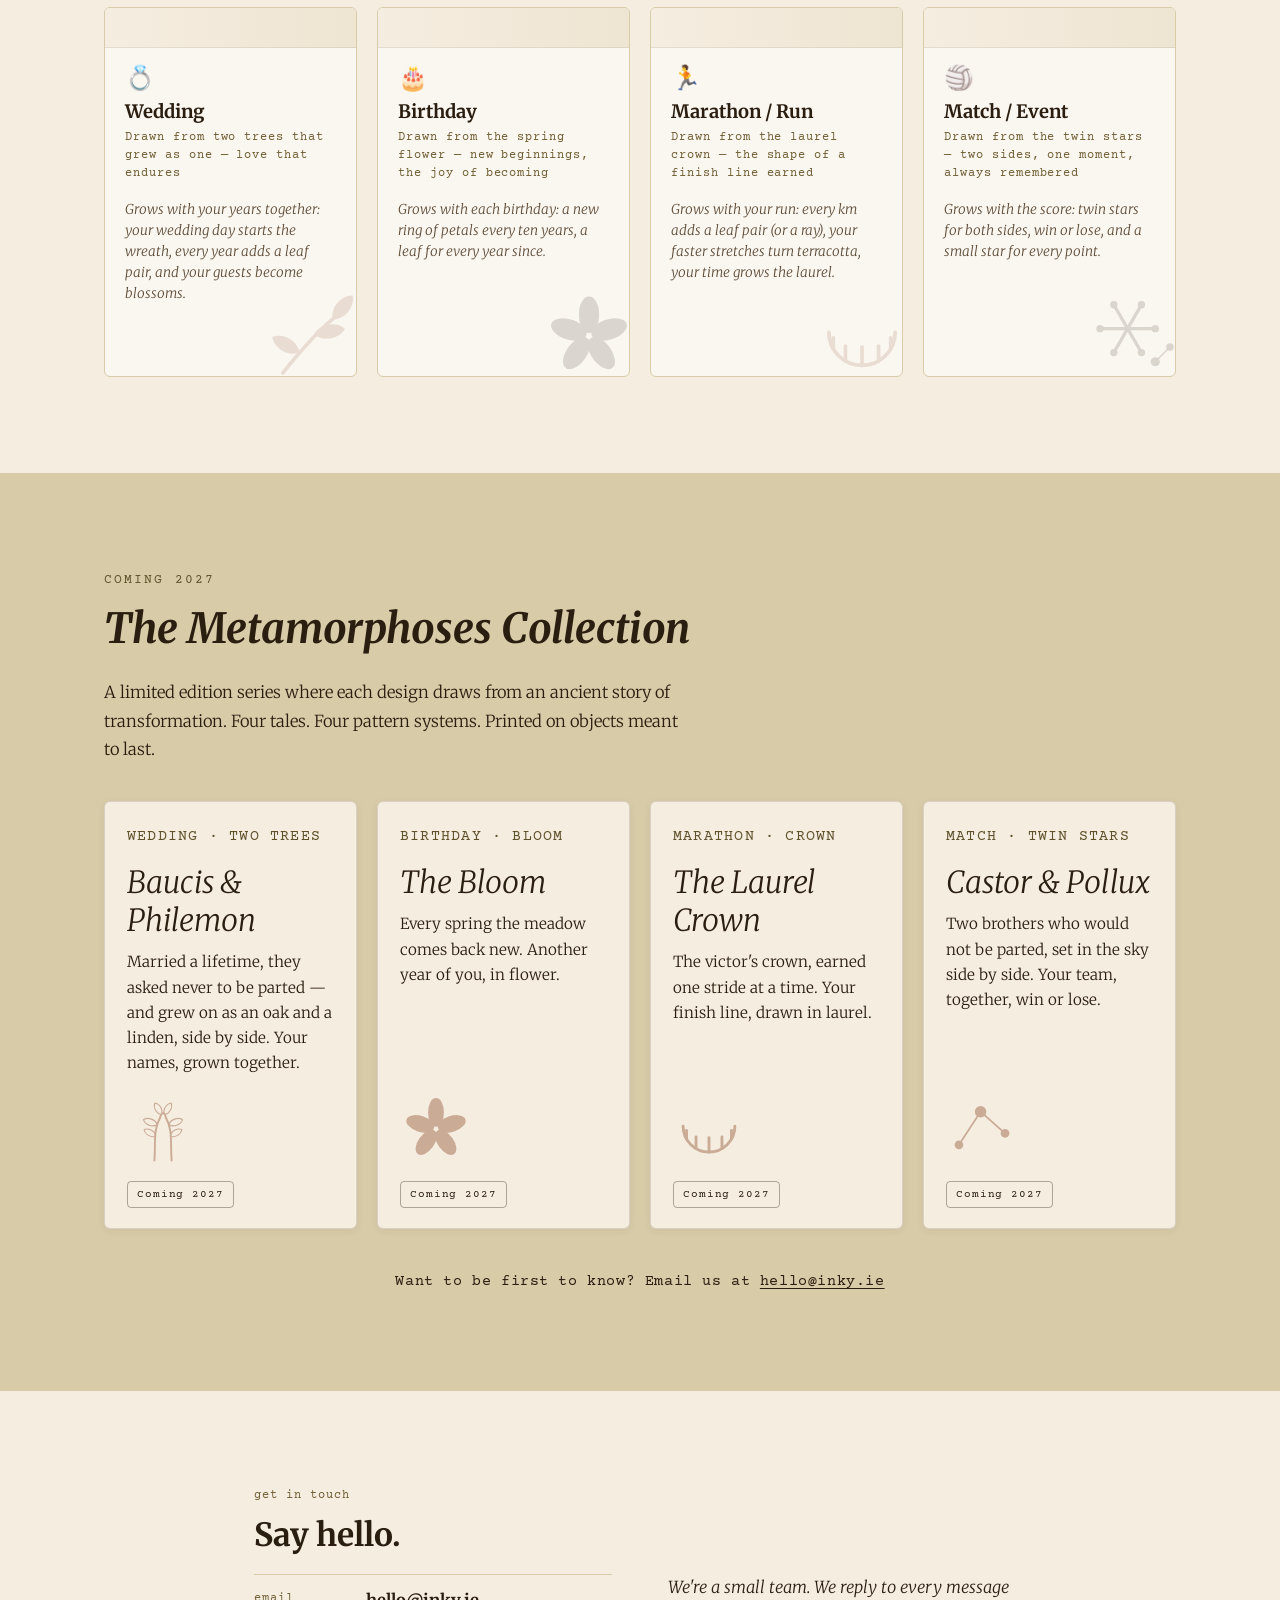
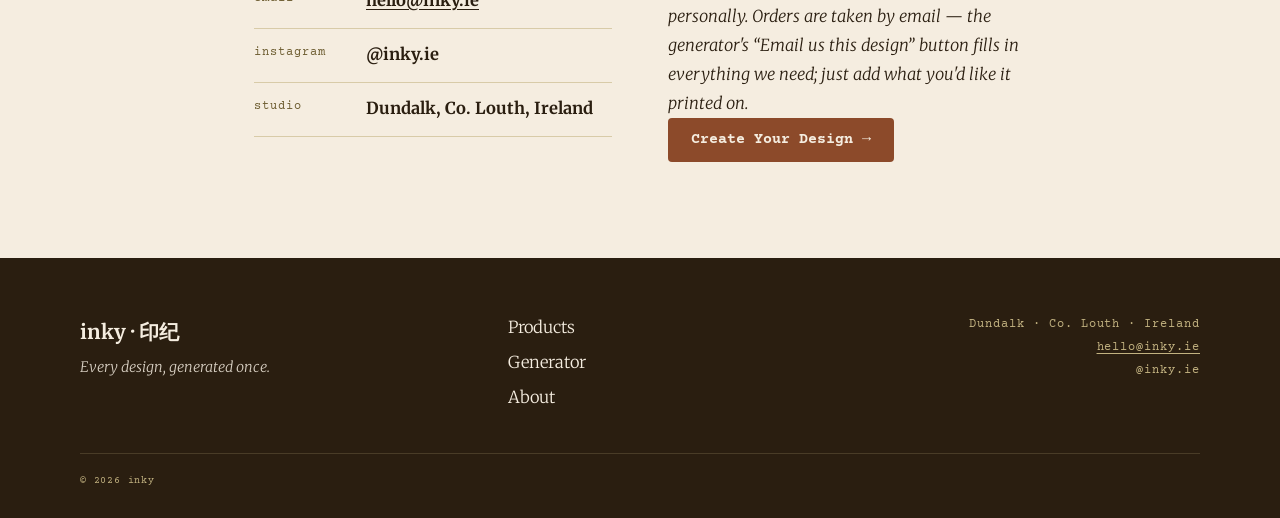
==== commit 8999c27a: "Fix order reproducibility and printing gaps; customer-driven improvements Order + print correctness " ====
--- a/about.html
+++ b/about.html
@@ -79,6 +79,21 @@
         <use href="#leaf-shape" transform="translate(43 30) rotate(-175) scale(.7)"/>
         <use href="#leaf-shape" transform="translate(46 27) rotate(-45) scale(.7)"/>
         <use href="#leaf-shape" transform="translate(62 12) rotate(-40) scale(.6)"/>
+      </g>
+    </symbol>
+
+    <!-- two trees growing into one crown (Baucis & Philemon), line-art -->
+    <symbol id="m-two-trees" viewBox="0 0 100 100">
+      <g fill="none" stroke="currentColor" stroke-width="2.6" stroke-linecap="round" stroke-linejoin="round">
+        <path d="M38 94 C 40 70 36 52 46 34"/>
+        <path d="M62 94 C 60 70 64 52 54 34"/>
+        <path d="M46 34 C 48 26 52 26 54 34"/>
+        <use href="#leaf-shape" transform="translate(40 60) rotate(-150) scale(.55)"/>
+        <use href="#leaf-shape" transform="translate(60 60) rotate(-30) scale(.55)"/>
+        <use href="#leaf-shape" transform="translate(42 44) rotate(-160) scale(.6)"/>
+        <use href="#leaf-shape" transform="translate(58 44) rotate(-20) scale(.6)"/>
+        <use href="#leaf-shape" transform="translate(48 30) rotate(-120) scale(.55)"/>
+        <use href="#leaf-shape" transform="translate(52 30) rotate(-60) scale(.55)"/>
       </g>
     </symbol>
 
@@ -179,8 +194,8 @@
             <div class="occasion-card-body">
               <span class="occasion-icon" aria-hidden="true">💍</span>
               <h3>Wedding</h3>
-              <p class="label">Drawn from the laurel — love that endures transformation</p>
-              <p class="grows-with">Grows with your years together: a leaf pair for each one, and blossoms for your guests.</p>
+              <p class="label">Drawn from two trees that grew as one — love that endures</p>
+              <p class="grows-with">Grows with your years together: your wedding day starts the wreath, every year adds a leaf pair, and your guests become blossoms.</p>
             </div>
             <svg class="card-motif" aria-hidden="true"><use href="#m-branch"/></svg>
           </article>
@@ -190,8 +205,8 @@
             <div class="occasion-card-body">
               <span class="occasion-icon" aria-hidden="true">🎂</span>
               <h3>Birthday</h3>
-              <p class="label">Drawn from the narcissus — new beginnings, the joy of becoming</p>
-              <p class="grows-with">Grows with each birthday: a ring of petals every ten years, a leaf for every year since.</p>
+              <p class="label">Drawn from the spring flower — new beginnings, the joy of becoming</p>
+              <p class="grows-with">Grows with each birthday: a new ring of petals every ten years, a leaf for every year since.</p>
             </div>
             <svg class="card-motif" aria-hidden="true"><use href="#m-flower"/></svg>
           </article>
@@ -213,7 +228,7 @@
               <span class="occasion-icon" aria-hidden="true">🏐</span>
               <h3>Match / Event</h3>
               <p class="label">Drawn from the twin stars — two sides, one moment, always remembered</p>
-              <p class="grows-with">Grows with the score: each side’s star with its points, a small star for every score.</p>
+              <p class="grows-with">Grows with the score: twin stars for both sides, win or lose, and a small star for every point.</p>
             </div>
             <svg class="card-motif" aria-hidden="true"><use href="#m-star"/></svg>
           </article>
@@ -230,39 +245,39 @@
 
         <div class="series-row" tabindex="0" aria-label="The four series">
           <article class="series-card reveal" style="--series-bg:#f5ede0;">
-            <p class="label">WEDDING · LAUREL</p>
-            <h3>Daphne</h3>
-            <p>She became the laurel to remain herself. Your names become the pattern.</p>
-            <svg class="series-motif" aria-hidden="true"><use href="#m-laurel-line"/></svg>
+            <p class="label">WEDDING · TWO TREES</p>
+            <h3>Baucis &amp; Philemon</h3>
+            <p>Married a lifetime, they asked never to be parted — and grew on as an oak and a linden, side by side. Your names, grown together.</p>
+            <svg class="series-motif" aria-hidden="true"><use href="#m-two-trees"/></svg>
             <span class="series-badge">Coming 2027</span>
           </article>
 
           <article class="series-card reveal" style="--series-bg:#f5ede0;">
             <p class="label">BIRTHDAY · BLOOM</p>
-            <h3>Narcissus</h3>
-            <p>The flower that grew where he stood. Your moment becomes the bloom.</p>
+            <h3>The Bloom</h3>
+            <p>Every spring the meadow comes back new. Another year of you, in flower.</p>
             <svg class="series-motif" aria-hidden="true"><use href="#m-flower"/></svg>
             <span class="series-badge">Coming 2027</span>
           </article>
 
           <article class="series-card reveal" style="--series-bg:#f5ede0;">
             <p class="label">MARATHON · CROWN</p>
-            <h3>Atalanta</h3>
-            <p>The fastest. The untamed. Your finish line, drawn in laurel.</p>
+            <h3>The Laurel Crown</h3>
+            <p>The victor's crown, earned one stride at a time. Your finish line, drawn in laurel.</p>
             <svg class="series-motif" aria-hidden="true"><use href="#m-crown"/></svg>
             <span class="series-badge">Coming 2027</span>
           </article>
 
           <article class="series-card reveal" style="--series-bg:#f5ede0;">
-            <p class="label">MATCH · STARS</p>
-            <h3>Gemini</h3>
-            <p>Two brothers. One constellation. Your team, fixed in the sky.</p>
+            <p class="label">MATCH · TWIN STARS</p>
+            <h3>Castor &amp; Pollux</h3>
+            <p>Two brothers who would not be parted, set in the sky side by side. Your team, together, win or lose.</p>
             <svg class="series-motif" aria-hidden="true"><use href="#m-constellation"/></svg>
             <span class="series-badge">Coming 2027</span>
           </article>
         </div>
 
-        <p class="collection-cta">Want to be first to know? Email us at hello@inky.ie</p>
+        <p class="collection-cta">Want to be first to know? Email us at <a href="mailto:hello@inky.ie?subject=The%20Metamorphoses%20Collection">hello@inky.ie</a></p>
       </div>
     </section>
 
@@ -273,12 +288,12 @@
         <h2>Say hello.</h2>
         <div class="two-col">
           <dl class="contact-list">
-            <div><dt class="label">email</dt><dd>hello@inky.ie</dd></div>
+            <div><dt class="label">email</dt><dd><a href="mailto:hello@inky.ie">hello@inky.ie</a></dd></div>
             <div><dt class="label">instagram</dt><dd>@inky.ie</dd></div>
             <div><dt class="label">studio</dt><dd>Dundalk, Co. Louth, Ireland</dd></div>
           </dl>
           <div class="contact-note">
-            <p>We're a small team. We reply to every message personally. Orders are taken by email — use your order code from the generator and tell us what you'd like printed on.</p>
+            <p>We're a small team. We reply to every message personally. Orders are taken by email — the generator's “Email us this design” button fills in everything we need; just add what you'd like it printed on.</p>
             <a class="btn btn-primary" href="generator.html">Create Your Design →</a>
           </div>
         </div>
@@ -300,7 +315,7 @@
       </nav>
       <div class="footer-contact">
         <p>Dundalk · Co. Louth · Ireland</p>
-        <p>hello@inky.ie</p>
+        <p><a href="mailto:hello@inky.ie">hello@inky.ie</a></p>
         <p>@inky.ie</p>
       </div>
     </div>
--- a/css/style.css
+++ b/css/style.css
@@ -134,7 +134,7 @@
 .label {
   display: block;
   font-family: var(--font-mono);
-  font-size: 11px;
+  font-size: 12px;            /* small, but readable for every age */
   font-weight: 400;
   letter-spacing: 0.08em;
   line-height: 1.5;
@@ -609,7 +609,7 @@
 .occasion-tagline {
   font-family: var(--font-mono);
   font-style: italic;
-  font-size: 10px;
+  font-size: 11px;
   line-height: 1.4;
   letter-spacing: 0.02em;
   color: var(--amber-text);
@@ -722,6 +722,39 @@
 .panel-actions { display: grid; grid-template-columns: 1fr; gap: 8px; }
 .export-row { display: grid; grid-template-columns: repeat(auto-fit, minmax(120px, 1fr)); gap: 8px; }
 .score-row { display: grid; grid-template-columns: 1fr 1fr; gap: 10px; }
+.unit-row { display: grid; grid-template-columns: 1fr 96px; gap: 8px; }
+.custom-colours { display: grid; grid-template-columns: 1fr 1fr; gap: 10px; }
+.custom-colours[hidden] { display: none; }
+input[type="color"] { width: 100%; height: 40px; padding: 2px; background: var(--bg);
+  border: 1px solid var(--border); border-radius: var(--radius-btn); cursor: pointer; }
+.range-end { font-family: var(--font-mono); font-size: 12px; color: var(--text-muted); }
+
+/* Inline warnings (unprintable characters, export problems) */
+.field-warning { display: block; font-family: var(--font-mono); font-size: 12px; line-height: 1.5;
+  color: var(--accent); margin: 4px 0 0; }
+.field-warning:empty { display: none; }
+
+.check { display: flex; gap: 10px; align-items: flex-start; margin-top: 12px; font-size: 0.9rem;
+  line-height: 1.45; cursor: pointer; }
+.check input { margin-top: 3px; accent-color: var(--accent); width: 16px; height: 16px; flex: none; }
+
+.order-actions { display: grid; grid-template-columns: 1fr; gap: 8px; margin-top: 10px; }
+
+/* Collapsible extras: group orders, reopening a design */
+details.panel-section > summary { cursor: pointer; list-style: none; margin: 0; }
+details.panel-section > summary::-webkit-details-marker { display: none; }
+details.panel-section > summary::before { content: '+ '; color: var(--accent); }
+details.panel-section[open] > summary::before { content: '– '; }
+details.panel-section[open] > summary { margin-bottom: 12px; }
+details.panel-section .btn { margin-top: 10px; }
+
+/* Product mockups under the canvas */
+.mockups { display: flex; justify-content: center; gap: 12px; margin-top: 18px; flex-wrap: wrap; }
+.mockup-tile { display: flex; flex-direction: column; align-items: center; gap: 4px; padding: 6px 8px 8px;
+  background: transparent; border: 1px solid transparent; border-radius: var(--radius); cursor: pointer; }
+.mockup-tile:hover { border-color: var(--border); }
+.mockup-tile.is-current { border-color: var(--accent); background: var(--card); }
+.mockup-canvas { width: 112px !important; height: 112px !important; }
 .score-row .field { margin-bottom: 0; }
 .export-box .field { margin-bottom: 12px; }
 .export-row .btn { font-size: 0.8rem; padding: 10px 6px; white-space: nowrap; }
@@ -1092,13 +1125,14 @@
 
 .footer-contact {
   font-family: var(--font-mono);
-  font-size: 11px;
+  font-size: 12px;
   letter-spacing: 0.08em;
   line-height: 1.9;
   color: var(--amber);
   text-align: right;
 }
 .footer-contact p { margin: 0; }
+.footer-contact a { color: inherit; text-decoration: underline; text-underline-offset: 3px; }
 
 .footer-copy {
   max-width: var(--max-width);
@@ -1132,3 +1166,6 @@
   .js .reveal { opacity: 1; transform: none; transition: none; }
   .product-card, .compare-tile, .btn { transition: none; }
 }
+
+/* Clickable email addresses */
+.contact-list dd a, .collection-cta a { color: inherit; text-decoration: underline; text-underline-offset: 3px; }
